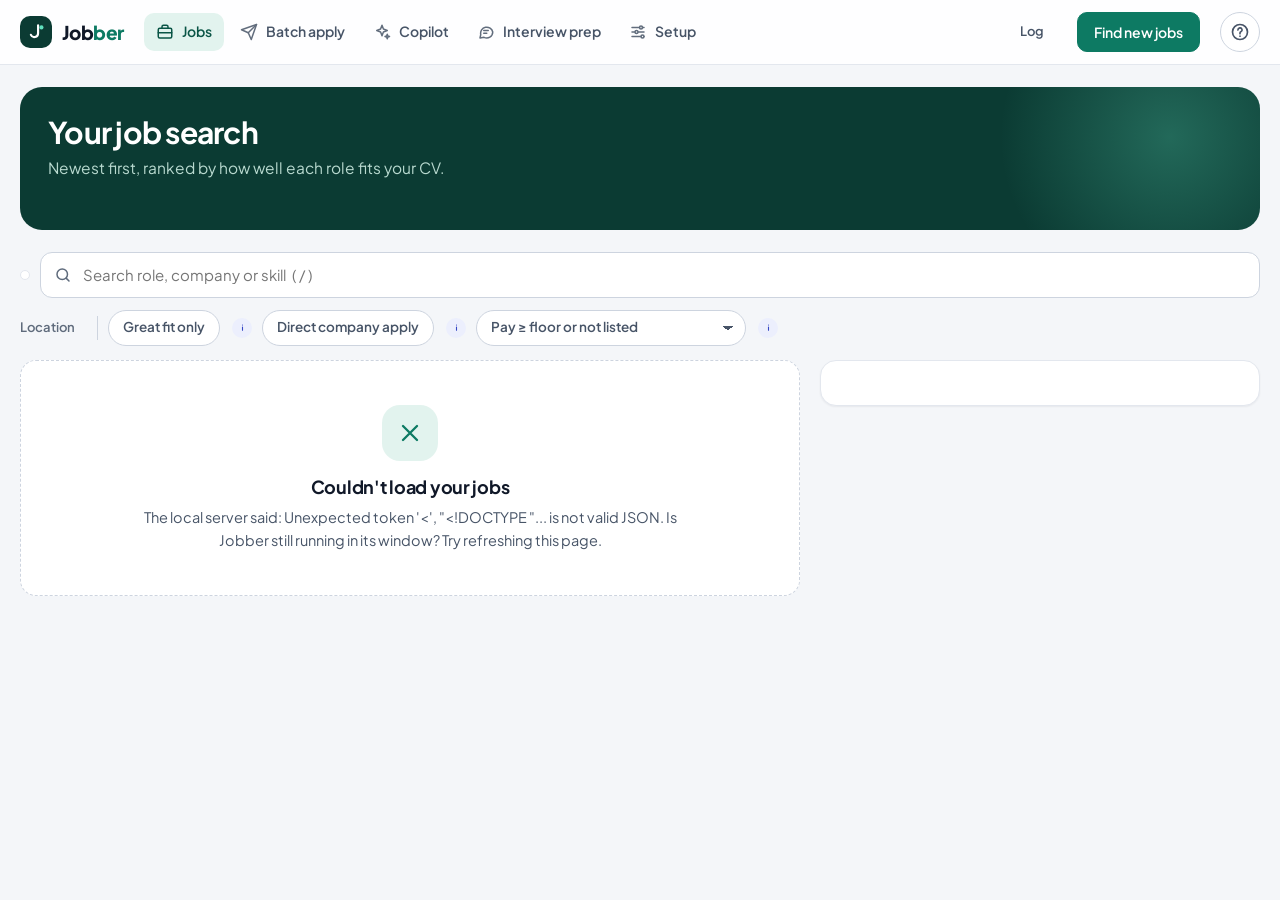
==== index.html @ 04f6c569 "Redesign the UI for first-time job seekers New shared design system (theme.css) and ui.js: app bar w" ====
<!doctype html>
<html lang="en">
<head>
<meta charset="utf-8">
<meta name="viewport" content="width=device-width, initial-scale=1">
<title>Jobber</title>
<link rel="stylesheet" href="/theme.css">
<style>
/* Jobs dashboard: welcome band (greeting, next step, numbers), getting-started list, toolbar, list + detail. */
.band{margin-top:22px;border-radius:22px;background:var(--brand-deep);color:#e8f5f1;padding:28px;position:relative;overflow:hidden}
.band::after{content:"";position:absolute;right:-80px;top:-120px;width:340px;height:340px;border-radius:50%;background:radial-gradient(closest-side,rgba(95,224,189,.28),transparent);pointer-events:none}
.band h1{font-size:30px;line-height:1.15;margin:0;color:#fff;letter-spacing:-.025em;max-width:30ch}
.band .sub{margin:6px 0 0;color:#b8d9cf;font-size:15.5px;max-width:62ch}
.band .nextstep{display:inline-flex;align-items:center;gap:10px;margin-top:16px;background:rgba(255,255,255,.08);border:1px solid rgba(255,255,255,.14);border-radius:var(--r-pill);padding:6px 6px 6px 14px;font-size:14px;color:#fff;font-weight:600;max-width:100%}
.band .nextstep .btn{background:#5fe0bd;border-color:#5fe0bd;color:var(--brand-deep)}
.band .nextstep .btn:hover{background:#8cebd0;border-color:#8cebd0}
.stats{display:grid;grid-template-columns:repeat(4,minmax(0,1fr));gap:10px;margin-top:22px;position:relative;z-index:1}
.stat{display:flex;flex-direction:column;gap:2px;text-align:left;cursor:pointer;padding:14px 16px;border-radius:14px;border:1px solid rgba(255,255,255,.12);background:rgba(255,255,255,.06);color:#e8f5f1;transition:background .15s,border-color .15s}
.stat:hover{background:rgba(255,255,255,.12)}
.stat.on{background:#fff;color:var(--fg);border-color:#fff}
.stat b{font:800 28px/1.1 var(--f-display);font-variant-numeric:tabular-nums;color:#fff}
.stat.on b{color:var(--accent)}
.stat span{font-size:13px;color:#b8d9cf;font-weight:500}
.stat.on span{color:var(--mute)}

.running{display:none;margin-top:16px;padding:16px 18px;align-items:center;gap:14px}
.running.on{display:flex}
.spin{width:22px;height:22px;border-radius:50%;border:3px solid var(--accent-soft);border-top-color:var(--accent);animation:spin .9s linear infinite;flex:none}
@keyframes spin{to{transform:rotate(360deg)}}
.running b{display:block}
.running .small{overflow:hidden;text-overflow:ellipsis;white-space:nowrap}
#signin{display:none;margin-top:14px}
#log{display:none;margin-top:14px;white-space:pre-wrap;font:12px/1.6 var(--f-code);color:var(--mute);max-height:220px;overflow:auto;padding:14px}

.start{margin-top:16px;padding:18px 20px}
.start-h{display:flex;align-items:center;gap:10px;margin-bottom:12px}
.start-h h2{font-size:17px;margin:0}
.start-h .pill{margin-left:4px}
.checks{display:grid;grid-template-columns:repeat(5,minmax(0,1fr));gap:10px;list-style:none;margin:0;padding:0}
.checks li{display:flex;gap:10px;align-items:flex-start;padding:12px;border-radius:12px;background:var(--bg);font-size:13.5px;color:var(--mute);line-height:1.4}
.checks li b{display:block;color:var(--fg);font-size:14px;margin-bottom:2px}
.checks .ck{flex:none;width:24px;height:24px;border-radius:50%;border:2px solid var(--line-strong);display:grid;place-items:center;margin-top:1px}
.checks .ck svg{width:14px;height:14px}
.checks li.done{background:var(--accent-soft)}
.checks li.done .ck{background:var(--accent);border-color:var(--accent);color:#fff}
.checks li.done b{text-decoration:line-through;text-decoration-color:rgba(10,85,70,.4);color:var(--accent-ink)}
.checks a{color:var(--info);font-weight:600}

.toolbar{display:flex;flex-direction:column;gap:12px;padding:22px 0 4px}
.trow{display:flex;gap:10px;align-items:center;flex-wrap:wrap}
.seg{display:inline-flex;gap:2px;background:var(--surface);border:1px solid var(--line);border-radius:12px;padding:4px}
.seg button{border:0;background:none;padding:8px 14px;border-radius:9px;cursor:pointer;color:var(--mute);font-weight:600;font-size:14px;min-height:38px}
.seg button:hover{color:var(--fg);background:var(--sunken)}
.seg button.on{background:var(--fg);color:#fff}
.seg .c{font-size:12px;font-weight:700;margin-left:6px;opacity:.7;font-variant-numeric:tabular-nums}
.search{flex:1;min-width:220px;position:relative}
.search svg{position:absolute;left:14px;top:50%;transform:translateY(-50%);width:18px;height:18px;color:var(--faint)}
.search input{width:100%;border:1px solid var(--line-strong);background:var(--surface);border-radius:12px;padding:10px 12px 10px 42px;min-height:46px;font-size:15px}
.search input:focus{border-color:var(--accent);outline:none;box-shadow:0 0 0 3px var(--accent-soft)}
select.chip{appearance:none;padding-right:32px;background-image:linear-gradient(45deg,transparent 50%,currentColor 50%),linear-gradient(135deg,currentColor 50%,transparent 50%);background-position:calc(100% - 17px) 52%,calc(100% - 12px) 52%;background-size:5px 5px;background-repeat:no-repeat}
.divider{width:1px;height:24px;background:var(--line-strong)}
.fl{font-size:13px;font-weight:600;color:var(--faint);margin-right:2px}

.layout{display:grid;grid-template-columns:minmax(0,1fr) 440px;gap:20px;align-items:start;padding:10px 0 56px}
.sec{margin-top:20px}
.sec:first-child{margin-top:4px}
.sec-h{display:flex;align-items:center;gap:8px;margin:0 0 10px;padding:0 4px}
.sec-h h2{font-size:16px;margin:0}
.sec-h .num{font-size:12.5px;font-weight:700;color:var(--mute);background:var(--sunken);border-radius:99px;padding:1px 8px}
.sec-h .hint{font-size:13px;color:var(--faint)}
.sec-h button{margin-left:auto}
.rows{overflow:hidden}
.job{display:grid;grid-template-columns:52px minmax(0,1fr) auto;gap:16px;align-items:center;padding:16px 18px;cursor:pointer;border-top:1px solid var(--line);position:relative;transition:background .12s}
.job:first-child{border-top:0}
.job:hover{background:#f9fafb}
.job.sel{background:var(--accent-soft)}
.job.sel::before{content:"";position:absolute;left:0;top:12px;bottom:12px;width:4px;border-radius:0 4px 4px 0;background:var(--accent)}
.ring{--p:0;--c:var(--mute);width:48px;height:48px;border-radius:50%;display:grid;place-items:center;background:conic-gradient(var(--c) calc(var(--p)*1%),var(--sunken) 0);flex:none}
.ring b{width:38px;height:38px;border-radius:50%;background:var(--surface);display:grid;place-items:center;font:800 14px/1 var(--f-display);color:var(--c);font-variant-numeric:tabular-nums}
.job.sel .ring b{background:var(--accent-soft)}
.ring.hi{--c:var(--good)}.ring.mid{--c:var(--warn)}.ring.lo{--c:#98a2b3}
.ring.lo b{color:var(--mute)}
.t{font-weight:700;font-size:15.5px;line-height:1.3;display:flex;align-items:center;gap:8px;min-width:0}
.t span{overflow:hidden;text-overflow:ellipsis;white-space:nowrap}
.new{flex:none;background:var(--guide);color:var(--guide-ink);border:1px solid var(--guide-line);border-radius:99px;padding:0 8px;font-size:11.5px;font-weight:700;font-style:normal}
.meta{color:var(--mute);font-size:13.5px;margin-top:3px;overflow:hidden;text-overflow:ellipsis;white-space:nowrap}
.meta b{color:var(--fg);font-weight:600}
.tags{display:flex;gap:6px;flex-wrap:wrap;margin-top:9px}
.acts{display:flex;gap:6px;align-items:center}
.icon{display:grid;place-items:center;border:1px solid var(--line-strong);background:var(--surface);border-radius:10px;width:40px;height:40px;cursor:pointer;color:var(--mute);transition:color .15s,border-color .15s}
.icon:hover{color:var(--fg);border-color:var(--fg)}
.icon.on{color:var(--star);border-color:var(--star);background:#fff8e6}
.icon.on svg{fill:currentColor}
.ask{display:flex;gap:8px;align-items:center;flex-wrap:wrap;margin-top:10px;background:var(--guide);border:1px solid var(--guide-line);color:var(--guide-ink);border-radius:10px;padding:8px 12px;font-size:14px;font-weight:600}
.keys{margin-top:18px;font-size:13px;color:var(--faint);text-align:center}
kbd{font:600 12px var(--f-body);border:1px solid var(--line-strong);border-bottom-width:2px;border-radius:5px;padding:0 6px;color:var(--mute);background:var(--surface)}

.detail{position:sticky;top:84px;max-height:calc(100vh - 100px);overflow:auto;padding:22px}
.detail .empty-state{border:0;padding:36px 12px}
.dtop{display:flex;align-items:center;gap:12px}
.dtop .label{color:var(--fg)}
.detail h3{font-size:22px;line-height:1.25;margin:16px 0 4px;letter-spacing:-.02em}
.detail .co{color:var(--mute)}
.facts{display:grid;grid-template-columns:1fr 1fr;gap:8px;margin:18px 0}
.fact{background:var(--bg);border-radius:12px;padding:10px 12px}
.fact .label{font-size:12.5px;color:var(--faint)}
.fact b{display:block;font-size:15px;font-weight:700;margin-top:1px}
.dh{margin:20px 0 8px;color:var(--fg);font-size:14px}
.why{margin:0;padding:0;list-style:none;display:flex;flex-direction:column;gap:6px}
.why li{display:flex;gap:10px;font-size:14px;align-items:baseline}
.why li::before{flex:none;width:18px;height:18px;border-radius:50%;display:grid;place-items:center;font-size:11px;font-weight:800;transform:translateY(3px)}
.why li.p::before{content:"✓";background:var(--good-bg);color:var(--good)}
.why li.g::before{content:"!";background:var(--warn-bg);color:var(--warn)}
.pipe{display:flex;gap:6px;flex-wrap:wrap}
.pipe .chip{min-height:32px;padding:4px 12px;font-size:13px}
.nexthint{margin-top:10px;font-size:13.5px;color:var(--mute);display:flex;gap:8px;align-items:flex-start}
.nexthint svg{width:16px;height:16px;flex:none;color:var(--accent);margin-top:2px}
textarea{width:100%;min-height:80px;border:1px solid var(--line-strong);background:var(--surface);border-radius:var(--r);padding:10px 12px;resize:vertical}
textarea:focus{border-color:var(--accent);outline:none;box-shadow:0 0 0 3px var(--accent-soft)}
.links{display:flex;gap:6px;flex-wrap:wrap}
.desc{white-space:pre-wrap;font-size:14px;line-height:1.7;color:var(--fg);border-top:1px solid var(--line);margin-top:20px;padding-top:16px;max-width:68ch}
.close{display:none}

body.nojobs .stats,body.nojobs .toolbar,body.nojobs .detail{display:none}
body.nojobs .layout{grid-template-columns:1fr;padding-top:20px}
@media (max-width:1100px){.checks{grid-template-columns:repeat(3,minmax(0,1fr))}}
@media (max-width:1040px){
  .layout{grid-template-columns:1fr}
  .detail{position:fixed;inset:0;max-height:none;border-radius:0;z-index:50;display:none;padding-top:calc(20px + env(safe-area-inset-top,0px));padding-bottom:calc(20px + env(safe-area-inset-bottom,0px))}
  .detail.open{display:block}.close{display:inline-flex}
}
@media (max-width:760px){
  .band{padding:20px;border-radius:18px;margin-top:14px}
  .band h1{font-size:23px}
  .stats{grid-template-columns:repeat(2,minmax(0,1fr));gap:8px;margin-top:16px}
  .stat{padding:10px 12px}.stat b{font-size:22px}
  .checks{grid-template-columns:1fr}
  .job{grid-template-columns:44px minmax(0,1fr);padding:14px;gap:12px}
  .acts{grid-column:1/-1;justify-content:flex-end}
  .ring{width:42px;height:42px}.ring b{width:33px;height:33px;font-size:13px}
  #last,.keys,.divider,#logBtn,.fl{display:none}
  .appbar #refresh{padding:6px 12px;min-height:36px;font-size:13px}
  .seg{width:100%;overflow-x:auto}.seg button{flex:1;padding:8px 10px}
}
</style>
</head>
<body>
<header class="appbar" data-page="jobs"><div class="wrap">
  <span class="grow"></span>
  <span class="muted small" id="last"></span>
  <button class="btn ghost sm" id="logBtn" data-tip="See what the last search did, site by site">Log</button>
  <button class="btn primary" id="refresh">Find new jobs</button>
</div></header>
<script src="/ui.js"></script>

<div class="wrap">
  <section class="band" aria-labelledby="greet">
    <h1 id="greet">Your job search</h1>
    <p class="sub" id="sub">Newest first, ranked by how well each role fits your CV.</p>
    <div id="nextstep"></div>
    <div class="stats" id="stats"></div>
  </section>
  <div class="panel running" id="progress" role="status" aria-live="polite"><span class="spin"></span><div style="min-width:0"><b>Searching job sites for you…</b><div class="small muted" id="progressTxt">Starting…</div></div><span class="grow"></span><span class="small muted" style="white-space:nowrap">Takes 5-10 min · you can keep browsing</span></div>
  <div id="signin" class="notice">LinkedIn is limiting visits from your internet connection right now. Other sites still updated. Try again in an hour or two.</div>
  <div id="log" class="panel"></div>
  <section class="panel start" id="start" hidden></section>

  <div class="toolbar">
    <div class="trow">
      <div class="seg" id="tabs" role="tablist" aria-label="Which jobs to show"></div>
      <label class="search"><span id="searchIcon"></span>
        <input type="search" id="q" placeholder="Search role, company or skill  ( / )" aria-label="Search jobs"></label>
    </div>
    <div class="trow">
      <span class="fl">Location</span>
      <span class="trow" id="locs" style="gap:6px"></span>
      <span class="divider"></span>
      <button class="chip" id="greatOnly">Great fit only</button><button class="tipbtn" data-term="fit"></button>
      <button class="chip" id="directOnly">Direct company apply</button><button class="tipbtn" data-term="direct"></button>
      <select class="chip" id="pay" aria-label="Pay filter">
        <option value="ok">Pay ≥ floor or not listed</option>
        <option value="listed">Pay listed ≥ floor</option>
        <option value="all">Show all (incl. low pay / too senior)</option>
      </select><button class="tipbtn" data-term="below"></button>
    </div>
  </div>

  <div class="layout">
    <main id="list"></main>
    <aside class="detail panel" id="detail"></aside>
  </div>
</div>

<script>
const $=id=>document.getElementById(id);
const {esc,ICONS,tip,empty}=Jobber;
$("searchIcon").outerHTML=ICONS.search;
const cap=s=>s?s[0].toUpperCase()+s.slice(1):"";
const ICON={
  star:'<svg viewBox="0 0 24 24" fill="none" stroke="currentColor" stroke-width="2" stroke-linejoin="round"><path d="m12 3 2.7 5.6 6.1.9-4.4 4.3 1 6.1L12 17l-5.4 2.9 1-6.1-4.4-4.3 6.1-.9z"/></svg>',
  x:'<svg viewBox="0 0 24 24" fill="none" stroke="currentColor" stroke-width="2" stroke-linecap="round"><path d="M6 6l12 12M18 6 6 18"/></svg>',
  out:'<svg viewBox="0 0 24 24" fill="none" stroke="currentColor" stroke-width="2" stroke-linecap="round" stroke-linejoin="round"><path d="M14 4h6v6M20 4l-9 9M18 14v5a1 1 0 0 1-1 1H5a1 1 0 0 1-1-1V7a1 1 0 0 1 1-1h5"/></svg>'};
const BOARDS=["linkedin","naukri","indeed","jobicy","remotive","remoteok","himalayas","weworkremotely",""];
let JOBS=[],FLOOR=0,MONEY={symbol:"",unit_label:""},LOCS=[],view="discover",loc="",great=false,direct=false,sel=null,polling=null,stat="";
const PIPE=["applied","interviewing","offer","rejected"];
const SECTIONS=[["Posted today",0,0,""],["Last 3 days",1,3,""],["This week",4,7,""],["8–14 days ago",8,99,"may already be closed"],["Date not shown",null,null,""]];
const collapsed=new Set(["8–14 days ago"]);

async function load(){
  let r;
  try{r=await fetch("/api/jobs").then(x=>x.json());if(r.error)throw new Error(r.error)}
  catch(e){$("list").innerHTML=empty({icon:"x",title:"Couldn't load your jobs",body:`The local server said: ${esc(e.message)}. Is Jobber still running in its window? Try refreshing this page.`});return}
  if(!r.setup_complete){location.href="/setup";return}
  JOBS=r.jobs;FLOOR=r.min_salary;MONEY=r.money;LOCS=r.locations||[];
  $("pay").options[0].text=FLOOR?`Pay ≥ ${fmt(FLOOR)} or not listed`:"Any pay";$("pay").options[1].text=FLOOR?`Pay listed ≥ ${fmt(FLOOR)}`:"Pay listed";
  showRefresh(r.refresh);render();if(!sel)detail(null);
  if(new URLSearchParams(location.search).get("run")==="1"){history.replaceState(null,"","/");if(!r.refresh.running&&!r.refresh.last)startRefresh()}
}
const fitCls=f=>f>=70?"hi":f>=50?"mid":"lo";
const ring=f=>`<div class="ring ${fitCls(f)}" style="--p:${f}" data-tip="CV fit ${f}%: ${f>=70?"a strong match":f>=50?"worth a look":"a long shot"} for what you set up" aria-label="CV fit ${f}%"><b>${f}</b></div>`;
const ago=j=>j.age_days==null?"date not shown":j.age_days<=0?"today":j.age_days===1?"yesterday":j.age_days+" days ago";
const unit=()=>/^k$/i.test(MONEY.unit_label||"")?MONEY.unit_label:(MONEY.unit_label?" "+MONEY.unit_label:"");
const fmt=v=>`${MONEY.symbol||""}${Math.round(v)}${unit()}`;
function sal(j){if(!j.salary_listed)return null;const f=v=>v==null?"?":Math.round(v);
  return j.sal_min_lpa&&j.sal_min_lpa!==j.sal_max_lpa?`${MONEY.symbol||""}${f(j.sal_min_lpa)}–${f(j.sal_max_lpa)}${unit()}`:fmt(j.sal_max_lpa)}
function exp(j){return j.exp_min==null?null:j.exp_max?`${j.exp_min}–${j.exp_max} yrs`:`${j.exp_min}+ yrs`}
const SRC={company_boards:"Company site",remoteok:"Remote OK",weworkremotely:"We Work Remotely",linkedin:"LinkedIn"};
const srcName=k=>SRC[k]||cap(k);
function src(j){return Object.keys(j.sources).map(srcName).join(", ")}
const isDirect=j=>j.ats&&!BOARDS.includes(j.ats);

function inView(j){
  if(view==="discover")return j.status==="new"||j.status==="saved";
  if(view==="saved")return j.status==="saved";
  if(view==="pipeline")return PIPE.includes(j.status);
  if(view==="hidden")return j.status==="hidden";return true}
function passes(j){
  const q=$("q").value.toLowerCase(),pay=$("pay").value;
  if(loc&&j.location_bucket!==loc)return false;
  if(great&&j.fit<70)return false;
  if(direct&&!isDirect(j))return false;
  if(pay==="ok"&&j.filtered)return false;
  if(pay==="listed"&&!(j.salary_listed&&!j.filtered))return false;
  if(q&&!(j.title+" "+j.company+" "+(j.description||"")).toLowerCase().includes(q))return false;
  if(stat==="today"&&!(j.age_days!=null&&j.age_days<=1))return false;
  return true}

let visible=[];
function render(){
  const pool=JOBS.filter(j=>!j.filtered||$("pay").value==="all");
  const active=pool.filter(j=>j.status==="new"||j.status==="saved");
  const fresh=active.filter(j=>j.age_days!=null&&j.age_days<=1).length;
  const stats=[["today","New in last 24 hours",fresh,true],
    ["great","Great fit (70%+)",active.filter(j=>j.fit>=70).length],
    ["saved","Saved for later",JOBS.filter(j=>j.status==="saved").length],
    ["pipeline","Applied and in progress",JOBS.filter(j=>PIPE.includes(j.status)).length]];
  const h=new Date().getHours(),hi=h<12?"Good morning":h<18?"Good afternoon":"Good evening";
  const nGreat=active.filter(j=>j.fit>=70).length,applied=JOBS.filter(j=>PIPE.includes(j.status)).length;
  $("greet").textContent=!JOBS.length?`${hi}. Let's find your first jobs.`:fresh?`${hi}. ${fresh} new ${fresh===1?"role":"roles"} since yesterday.`:`${hi}. Here's your search.`;
  $("sub").textContent=!JOBS.length?"Jobber will search job boards and company career sites for the roles you picked in Setup, then rank every result by how well it fits you.":
    `${active.length} open ${active.length===1?"job":"jobs"} to look at, newest first. The number in each circle is the CV fit score.`;
  let ns;
  if(!JOBS.length)ns=[`Start your first search. It takes 5-10 minutes.`,`<button class="btn sm" onclick="startRefresh()">Find jobs now</button>`];
  else if(nGreat&&!applied)ns=[`${nGreat} strong ${nGreat===1?"match":"matches"} waiting. Apply to the best one today.`,`<button class="btn sm" data-s="great">Show great fits</button>`];
  else if(JOBS.filter(j=>j.status==="interviewing").length)ns=[`You have an interview coming up. Time to prepare.`,`<a class="btn sm" href="/prep">Open interview prep</a>`];
  else if(applied)ns=[`Applied somewhere a week ago? A short follow-up helps.`,`<a class="btn sm" href="/copilot#follow">See follow-ups</a>`];
  else ns=[`Star the jobs you like, then apply to a few at once.`,`<a class="btn sm" href="/apply">Try Batch apply</a>`];
  $("nextstep").innerHTML=`<div class="nextstep"><span>${ns[0]}</span>${ns[1]}</div>`;
  renderStart();
  $("stats").innerHTML=stats.map(([k,l,n,lead])=>`<button class="stat ${lead?"lead":""} ${stat===k||(k==="great"&&great&&!stat)||(view===k&&k!=="discover")?"on":""}" data-s="${k}"><b>${n}</b><span>${l}</span></button>`).join("");
  const tabs=[["discover","Discover",active.length],["saved","Saved",stats[2][2]],["pipeline","Applications",stats[3][2]],["hidden","Hidden",JOBS.filter(j=>j.status==="hidden").length]];
  $("tabs").innerHTML=tabs.map(([k,l,n])=>`<button class="${view===k?"on":""}" data-v="${k}" role="tab">${l}<span class="c">${n}</span></button>`).join("");
  $("locs").innerHTML=["",...LOCS].map(l=>`<button class="chip ${loc===l?"on":""}" data-l="${l}">${l||"All locations"}</button>`).join("");
  $("greatOnly").classList.toggle("on",great);$("directOnly").classList.toggle("on",direct);

  document.body.classList.toggle("nojobs",!JOBS.length);
  const list=JOBS.filter(j=>inView(j)&&passes(j));visible=[];
  if(!list.length){$("list").innerHTML=emptyFor();return}
  let html="";
  if(view==="pipeline"){
    for(const st of PIPE){const g=list.filter(j=>j.status===st);if(g.length)html+=section(cap(st),g,false,"")}
  }else{
    for(const [name,a,b,hint] of SECTIONS){
      const g=list.filter(j=>a==null?j.age_days==null:(j.age_days!=null&&j.age_days>=a&&j.age_days<=b)).sort((x,y)=>y.fit-x.fit);
      if(g.length)html+=section(name,g,true,hint)}
  }
  $("list").innerHTML=html+`<div class="keys">Keyboard shortcuts: <kbd>J</kbd> <kbd>K</kbd> move, <kbd>A</kbd> apply, <kbd>S</kbd> save, <kbd>X</kbd> hide, <kbd>/</kbd> search</div>`;
}
function emptyFor(){
  if(!JOBS.length)return empty({icon:"search",title:"No jobs yet, and that's normal",body:"Your first search hasn't run. Press the button and Jobber visits each job site slowly and politely, so it takes 5-10 minutes.",
    steps:["Jobber searches the sites you picked in Setup","It removes duplicates and jobs that don't match","Every job gets a fit score so the best ones are on top"],
    actions:`<button class="btn primary" onclick="startRefresh()">Find new jobs</button><a class="btn" href="/setup">Review setup</a>`});
  if(view==="saved")return empty({icon:"star",title:"Nothing saved yet",body:"Press the ☆ on any job (or the S key) to keep it here while you decide. It's a shortlist, nothing is sent anywhere.",actions:`<button class="btn" data-v="discover">Browse jobs</button>`});
  if(view==="pipeline")return empty({icon:"send",title:"No applications tracked yet",body:"After you apply to a job, Jobber asks \"Did you apply?\" and moves it here. You can then mark replies, interviews and offers.",actions:`<button class="btn" data-v="discover">Find a job to apply to</button>`});
  if(view==="hidden")return empty({icon:"x",title:"Nothing hidden",body:"Jobs you dismiss with ✕ go here, so you can bring them back if you change your mind."});
  return empty({icon:"search",title:"No jobs match these filters",body:"Try another location, turn off \"Great fit only\", or clear the search box.",actions:`<button class="btn" onclick="resetFilters()">Clear all filters</button>`});
}
function resetFilters(){loc="";great=false;direct=false;stat="";$("q").value="";$("pay").value="ok";render()}
let startHidden=false;try{startHidden=localStorage.getItem("jb_start_hide")==="1"}catch(e){}
function renderStart(){
  const el=$("start"),did=st=>JOBS.some(j=>st.includes(j.status));
  const items=[["Set up your search","Roles, cities, pay and CV.",true,`<a href="/setup">Edit</a>`],
    ["Find your first jobs","Press Find new jobs.",JOBS.length>0,""],
    ["Save a job you like","Tap the ☆ on a job.",did(["saved","applied","interviewing","offer","rejected"]),""],
    ["Apply to one job","Use Apply, then confirm.",did(["applied","interviewing","offer","rejected"]),`<a href="/apply">Batch apply</a>`],
    ["Get interview-ready","Write one STAR story.",did(["interviewing","offer"]),`<a href="/prep">Interview prep</a>`]];
  const n=items.filter(i=>i[2]).length;
  if(startHidden||n===items.length){el.hidden=true;return}
  el.hidden=false;
  el.innerHTML=`<div class="start-h"><h2>Getting started</h2><span class="pill accent">${n} of ${items.length} done</span><span class="grow"></span><button class="btn ghost sm" onclick="hideStart()">Hide</button></div>
   <ol class="checks">${items.map(([t,d,ok,link])=>`<li class="${ok?"done":""}"><span class="ck">${ok?ICONS.check:""}</span><div><b>${t}</b>${d} ${ok?"":link}</div></li>`).join("")}</ol>`;
}
function hideStart(){startHidden=true;try{localStorage.setItem("jb_start_hide","1")}catch(e){}renderStart()}
function section(name,g,collapsible,hint){
  const c=collapsible&&collapsed.has(name);if(!c)visible.push(...g);
  return `<section class="sec"><div class="sec-h"><h2>${esc(name)}</h2><span class="num">${g.length}</span>${hint?`<span class="hint">${esc(cap(hint))}</span>`:""}${collapsible?`<button class="btn ghost sm" data-c="${esc(name)}" aria-expanded="${!c}">${c?"Show":"Hide"}</button>`:""}</div>`+
    (c?"":`<div class="rows panel">${g.map(card).join("")}</div>`)+`</section>`;
}
function card(j){
  const s=sal(j),e=exp(j),saved=j.status==="saved";
  return `<div class="job ${sel===j.id?"sel":""}" data-id="${j.id}">
  ${ring(j.fit)}
  <div style="min-width:0"><div class="t"><span>${esc(j.title)}</span>${j.age_days!=null&&j.age_days<=1&&j.status==="new"?'<em class="new">New</em>':""}</div>
    <div class="meta"><b>${esc(j.company)}</b> · ${esc(j.location_bucket)} · ${ago(j)}</div>
    <div class="tags">${s?`<span class="pill ${(j.filtered||"").includes("Salary")?"bad":"good"} num">${s}</span>`:`<span class="pill">Pay not listed</span>`}
      ${e?`<span class="pill ${j.exp_min>4?"bad":""}">${e}</span>`:""}${isDirect(j)?`<span class="pill accent" data-term="direct">${esc(cap(j.ats))}</span>`:""}<span class="pill" data-tip="Where Jobber found this job">${esc(src(j))}</span></div>
    ${j._ask?`<div class="ask">Did you apply? <button class="btn sm primary" data-a="yes">Yes, mark applied</button><button class="btn sm" data-a="no">Not yet</button></div>`:""}</div>
  <div class="acts">
    <button class="icon ${saved?"on":""}" data-act="save" data-tip="${saved?"Remove from saved":"Save for later"} (S)" aria-label="${saved?"Unsave":"Save"}" aria-pressed="${saved}">${ICON.star}</button>
    <button class="icon" data-act="hide" data-tip="Not interested: hide it (X)" aria-label="Hide">${ICON.x}</button>
    <a class="btn primary sm" data-act="apply" href="${esc(j.apply_url)}" target="_blank" rel="noopener">Apply ${ICON.out}</a>
  </div></div>`;
}
function detail(j){
  if(!j){$("detail").innerHTML=empty({icon:"jobs",title:"Pick a job to see the details",body:"Click any job on the left. You'll see its pay, the experience it asks for, why it fits you, and the full description."});return}
  const s=sal(j),e=exp(j);
  $("detail").innerHTML=`<div class="dtop">${ring(j.fit)}<div class="grow"><div class="label">CV fit ${tip("fit")}</div><div class="small muted">${j.fit>=70?"Strong match":j.fit>=50?"Partial match":"Long shot"}</div></div>
    <button class="btn sm close" data-x>Close</button><a class="btn primary" data-act="apply" href="${esc(j.apply_url)}" target="_blank" rel="noopener">Apply ${ICON.out}</a></div>
  <h3>${esc(j.title)}</h3><div class="co">${esc(j.company)} · ${esc(j.location)}</div>
  <div class="facts">
    <div class="fact"><span class="label">Salary</span><b class="${s?"num":""}">${s||"Not shown"}</b></div>
    <div class="fact"><span class="label">Experience</span><b>${e||"Not stated"}</b></div>
    <div class="fact"><span class="label">Location</span><b>${esc(j.location_bucket)}</b></div>
    <div class="fact"><span class="label">Posted</span><b>${ago(j)}</b></div></div>
  ${isDirect(j)?`<div class="pill accent">Applies on ${esc(cap(j.ats))}, ready for Batch apply</div> ${tip("direct")}`:""}
  <div class="label dh">Why it's a ${j.fit}% fit</div>
  <ul class="why">${j.fit_pros.map(p=>`<li class="p">${esc(p)}</li>`).join("")}${j.fit_gaps.map(p=>`<li class="g">${esc(p)}</li>`).join("")}</ul>
  <div class="label dh">Where you are with this job</div>
  <div class="pipe" role="group" aria-label="Status">${["new","saved",...PIPE,"hidden"].map(st=>`<button class="chip ${j.status===st?"on":""}" data-st="${st}" aria-pressed="${j.status===st}">${cap(st)}</button>`).join("")}</div>
  <div class="nexthint">${ICONS.bulb}<span>${NEXT[j.status]?NEXT[j.status](j):""}</span></div>
  <div class="label dh"><label for="notes">Your notes</label></div><textarea id="notes" placeholder="Referral, recruiter name, follow-up date…">${esc(j.notes)}</textarea>
  <div class="label dh">Found on</div><div class="links">${Object.entries(j.sources).map(([k,u])=>`<a class="pill" href="${esc(u)}" target="_blank" rel="noopener">${esc(srcName(k))} ↗</a>`).join("")}</div>
  <div class="desc">${j.description?esc(j.description):"No description from this site. Open the listing for full details."}</div>`;
}
const NEXT={new:()=>"Like it? Save it for later, or press Apply. Jobber will ask if you applied so it can track it.",
  saved:()=>"On your shortlist. When you're ready, apply here or queue several in Batch apply.",
  applied:()=>`Nice work. If you don't hear back in about a week, send a short follow-up: <a href="/copilot#follow">Copilot reminds you</a>.`,
  interviewing:j=>`Congratulations! <a href="/prep?job=${esc(j.id)}">Prepare for this interview</a>: a company brief, likely questions and mock practice.`,
  offer:()=>"Well done! Compare it against your pay floor and don't be shy to negotiate.",
  rejected:()=>"It happens to everyone. Note anything you learned; it makes the next one better.",
  hidden:()=>"Hidden from your list. Press New to bring it back."};
async function setStatus(j,st){j.status=st;await fetch("/api/jobs/"+j.id,{method:"POST",body:JSON.stringify({status:st})});render();if(sel===j.id)detail(j)}
const byId=id=>JOBS.find(x=>x.id===id);
function select(id,open){sel=id;detail(byId(id));if(open)$("detail").classList.add("open");render();
  document.querySelector(`.job[data-id="${id}"]`)?.scrollIntoView({block:"nearest"})}

document.addEventListener("click",e=>{
  const t=e.target,d=k=>t.closest(`[data-${k}]`)?.dataset;
  const s=d("s");if(s){const k=s.s;if(k==="saved"||k==="pipeline"){view=view===k?"discover":k;stat=""}else if(k==="great"){great=!great;stat="";view="discover"}else{stat=stat===k?"":k;view="discover"}render();return}
  const v=d("v");if(v){view=v.v;stat="";render();return}
  const l=d("l");if(l){loc=l.l;render();return}
  const c=d("c");if(c){collapsed.has(c.c)?collapsed.delete(c.c):collapsed.add(c.c);render();return}
  if(t.closest("[data-x]")){$("detail").classList.remove("open");return}
  const jid=t.closest(".job")?.dataset.id||sel;const j=jid&&byId(jid);
  const st=d("st");if(st&&j){setStatus(j,st.st);return}
  const a=d("a");if(a&&j){j._ask=false;a.a==="yes"?setStatus(j,"applied"):render();return}
  const act=d("act")?.act;
  if(act==="apply"&&j){if(j.status==="new"||j.status==="saved"){j._ask=true;setTimeout(render,300)}return}
  if(act==="save"&&j){setStatus(j,j.status==="saved"?"new":"saved");return}
  if(act==="hide"&&j){setStatus(j,"hidden");return}
  const row=t.closest(".job");if(row)select(row.dataset.id,true);
});
document.addEventListener("keydown",e=>{
  if(e.target.matches("input,textarea,select")||e.metaKey||e.ctrlKey||e.altKey)return;
  const k=e.key.toLowerCase(),i=visible.findIndex(j=>j.id===sel),j=byId(sel);
  if(k==="j"||k==="k"){if(!visible.length)return;const n=k==="j"?Math.min(i+1,visible.length-1):Math.max(i-1,0);select(visible[i<0?0:n].id,false)}
  else if(k==="s"&&j)setStatus(j,j.status==="saved"?"new":"saved");
  else if(k==="x"&&j){const nx=visible[i+1]||visible[i-1];setStatus(j,"hidden").then(()=>nx&&select(nx.id,false))}
  else if(k==="a"&&j){window.open(j.apply_url,"_blank","noopener");if(j.status==="new"||j.status==="saved"){j._ask=true;render()}}
  else if(k==="escape")$("detail").classList.remove("open");
  else if(k==="/"){e.preventDefault();$("q").focus()}
});
document.addEventListener("change",e=>{if(e.target.id==="notes"&&sel){const j=byId(sel);j.notes=e.target.value;fetch("/api/jobs/"+sel,{method:"POST",body:JSON.stringify({notes:j.notes})})}});
$("greatOnly").onclick=()=>{great=!great;render()};
$("directOnly").onclick=()=>{direct=!direct;render()};
["q","pay"].forEach(id=>$(id).addEventListener("input",render));
$("logBtn").onclick=()=>{$("log").style.display=$("log").style.display==="block"?"none":"block"};
function showRefresh(s){
  $("last").textContent=s.running?"":s.last?"Updated "+new Date(s.last).toLocaleString([],{dateStyle:"medium",timeStyle:"short"}):"";
  $("refresh").disabled=s.running;$("refresh").textContent=s.running?"Searching…":"Find new jobs";
  const p=$("progress");p.classList.toggle("on",s.running);if(s.running)$("progressTxt").textContent=(s.log[s.log.length-1]||"Starting…").trim();
  $("log").textContent=s.log.join("\n")||"No search has run since the app started.";
  const limited=s.log.some(l=>/LinkedIn is limiting|LinkedIn started limiting/.test(l));
  $("signin").style.display=limited&&!s.running?"block":"none";
}
async function startRefresh(){await fetch("/api/refresh",{method:"POST"});showRefresh({running:true,log:[],last:null});poll()}
$("refresh").onclick=startRefresh;
function poll(){clearInterval(polling);polling=setInterval(async()=>{const s=await fetch("/api/refresh").then(r=>r.json());showRefresh(s);
  if(!s.running){clearInterval(polling);load()}},2000)}
fetch("/api/refresh").then(r=>r.json()).then(s=>{if(s.running)poll()}).catch(()=>{});
load();
</script>
</body>
</html>
---- theme.css ----
/* Jobber shared theme. Served by app.py at /theme.css and used by every page, together with /ui.js
   (app bar, tooltips, glossary, toasts, empty states).
   Direction: a calm, encouraging workspace for people who may be job hunting for the first time.
   Cool paper background, white work surfaces, one jade colour for "the next thing to do", a warm
   sun colour reserved for guidance (tips, onboarding, "start here"). Token names are stable: pages rely on them. */
@import url("https://fonts.googleapis.com/css2?family=Plus+Jakarta+Sans:wght@400;500;600;700;800&family=JetBrains+Mono:wght@400;500&display=swap");

:root{
  color-scheme:light;
  --bg:#f4f6f9; --surface:#ffffff; --sunken:#edf0f5; --line:#e3e7ee; --line-strong:#cdd4df;
  --fg:#101828; --mute:#475467; --faint:#5f6b7c;
  --accent:#0d7a63; --accent-hover:#0a6352; --accent-fg:#ffffff; --accent-soft:#e2f3ee; --accent-ink:#0a5546;
  --brand-deep:#0b3b33;
  --guide:#fff6db; --guide-line:#f1d488; --guide-ink:#6b4500;
  --info:#3446c4; --info-bg:#eceffd;
  --good:#11733f; --good-bg:#e3f4ea; --warn:#8a5200; --warn-bg:#fff1d6; --bad:#b42318; --bad-bg:#fdecea;
  --star:#c98400;
  --shadow:0 1px 2px rgba(16,24,40,.06);
  --shadow-pop:0 12px 32px -8px rgba(16,24,40,.22),0 2px 6px rgba(16,24,40,.08);
  --f-display:"Plus Jakarta Sans","Segoe UI",system-ui,-apple-system,sans-serif;
  --f-body:"Plus Jakarta Sans","Segoe UI",system-ui,-apple-system,sans-serif;
  --f-mono:"Plus Jakarta Sans","Segoe UI",system-ui,sans-serif; /* numbers: same face, tabular figures */
  --f-code:"JetBrains Mono",ui-monospace,Consolas,monospace;
  --r-sm:8px; --r:10px; --r-lg:16px; --r-pill:999px;
  --ease:cubic-bezier(.2,.7,.2,1);
}

*{box-sizing:border-box}
html,body{margin:0}
html{-webkit-text-size-adjust:100%}
body{background:var(--bg);color:var(--fg);font:15px/1.55 var(--f-body);-webkit-font-smoothing:antialiased;font-feature-settings:"tnum" 0}
button,input,select,textarea{font:inherit;color:inherit}
a{color:inherit;text-underline-offset:3px}
a:not([class]){color:var(--info)}
::selection{background:var(--accent-soft)}
:focus-visible{outline:2px solid var(--accent);outline-offset:2px;border-radius:4px}
[hidden]{display:none!important}
.wrap{max-width:1280px;margin:0 auto;padding-left:max(20px,env(safe-area-inset-left,0px));padding-right:max(20px,env(safe-area-inset-right,0px))}
h1,h2,h3{font-family:var(--f-display);font-weight:700;letter-spacing:-.015em;text-wrap:balance}
p{text-wrap:pretty}

/* ---------- App bar (brand + nav are injected by /ui.js) ---------- */
.appbar{position:sticky;top:0;z-index:40;background:rgba(255,255,255,.88);backdrop-filter:saturate(1.4) blur(10px);-webkit-backdrop-filter:saturate(1.4) blur(10px);border-bottom:1px solid var(--line)}
.appbar .wrap{display:flex;align-items:center;gap:20px;min-height:64px}
.brand{display:flex;align-items:center;gap:10px;text-decoration:none;font:800 19px/1 var(--f-display);letter-spacing:-.03em;color:var(--fg);flex:none}
.brand i{font-style:normal;color:var(--accent)}
.brand .mark{width:32px;height:32px;border-radius:10px;background:var(--brand-deep);display:grid;place-items:center;flex:none}
.brand .mark svg{width:20px;height:20px}
.nav{display:flex;gap:4px;overflow-x:auto;scrollbar-width:none}
.nav a{display:inline-flex;align-items:center;gap:8px;white-space:nowrap;padding:8px 12px;border-radius:var(--r);text-decoration:none;color:var(--mute);font-weight:600;font-size:14px;transition:background .15s,color .15s}
.nav a svg{width:18px;height:18px;flex:none;opacity:.85}
.nav a:hover{color:var(--fg);background:var(--sunken)}
.nav a.on{color:var(--accent-ink);background:var(--accent-soft)}
.nav a.on svg{opacity:1}
.helpbtn{display:inline-grid;place-items:center;width:40px;height:40px;border-radius:50%;border:1px solid var(--line-strong);background:var(--surface);cursor:pointer;color:var(--mute);flex:none}
.helpbtn:hover{color:var(--fg);border-color:var(--fg)}
.helpbtn svg{width:20px;height:20px}
.grow{flex:1}
.muted{color:var(--mute)}
.small{font-size:13px}

/* ---------- Page header ---------- */
.pagehead{padding:28px 0 6px;display:flex;gap:16px;align-items:flex-end;flex-wrap:wrap}
.pagehead>.grow{flex:1 1 min(100%,420px)}
.pagehead h1{font-size:30px;line-height:1.15;margin:0;letter-spacing:-.025em}
.pagehead p{margin:6px 0 0;color:var(--mute);max-width:68ch;font-size:15.5px}
.eyebrow{display:inline-flex;align-items:center;gap:6px;font-size:13px;font-weight:600;color:var(--accent-ink);margin-bottom:6px}

/* ---------- Buttons ---------- */
.btn{display:inline-flex;align-items:center;justify-content:center;gap:8px;min-height:40px;border:1px solid var(--line-strong);background:var(--surface);border-radius:var(--r);padding:8px 16px;cursor:pointer;white-space:nowrap;text-decoration:none;font-weight:600;font-size:14px;line-height:1.2;color:var(--fg);transition:background .15s,border-color .15s,color .15s,transform .1s}
.btn:hover{border-color:var(--fg)}
.btn:active{transform:translateY(1px)}
.btn.primary{background:var(--accent);border-color:var(--accent);color:var(--accent-fg)}
.btn.primary:hover{background:var(--accent-hover);border-color:var(--accent-hover)}
.btn.ghost{border-color:transparent;background:transparent;color:var(--mute)}
.btn.ghost:hover{color:var(--fg);background:var(--sunken)}
.btn.sm{min-height:34px;padding:6px 12px;font-size:13px;border-radius:var(--r-sm)}
.btn.lg{min-height:48px;padding:12px 22px;font-size:15.5px}
.btn:disabled{opacity:.5;cursor:not-allowed;transform:none}
.btn svg,.icon svg{width:16px;height:16px;flex:none}

/* ---------- Chips (filters / tabs) and pills (labels) ---------- */
.chip{display:inline-flex;align-items:center;gap:6px;min-height:36px;border:1px solid var(--line-strong);background:var(--surface);border-radius:var(--r-pill);padding:6px 14px;cursor:pointer;font-size:13.5px;font-weight:600;color:var(--mute);transition:background .15s,border-color .15s,color .15s}
.chip:hover{color:var(--fg);border-color:var(--fg)}
.chip.on{background:var(--fg);border-color:var(--fg);color:#fff}
.chip b{font-weight:700;font-variant-numeric:tabular-nums;opacity:.75}
.pill{display:inline-flex;align-items:center;gap:4px;border-radius:var(--r-pill);padding:2px 9px;font-size:12.5px;font-weight:600;background:var(--sunken);color:var(--mute);white-space:nowrap;text-decoration:none;line-height:1.5}
.pill.good{background:var(--good-bg);color:var(--good)}
.pill.warn{background:var(--warn-bg);color:var(--warn)}
.pill.bad{background:var(--bad-bg);color:var(--bad)}
.pill.accent{background:var(--accent-soft);color:var(--accent-ink)}
.pill.info{background:var(--info-bg);color:var(--info)}
.num{font-variant-numeric:tabular-nums}

/* ---------- Surfaces ---------- */
.panel{background:var(--surface);border:1px solid var(--line);border-radius:var(--r-lg);box-shadow:var(--shadow)}
.label{display:inline-flex;align-items:center;gap:6px;font-size:13px;font-weight:600;color:var(--mute)}
input.in,select.in,textarea.in{border:1px solid var(--line-strong);background:var(--surface);border-radius:var(--r);padding:10px 12px;width:100%;min-height:44px;font-size:15px;transition:border-color .15s,box-shadow .15s}
input.in:focus,select.in:focus,textarea.in:focus{outline:none;border-color:var(--accent);box-shadow:0 0 0 3px var(--accent-soft)}
input.in::placeholder,textarea.in::placeholder{color:#8a94a6}
textarea.in{resize:vertical;line-height:1.5}
select.in{max-width:100%}
input[type=checkbox],input[type=radio]{accent-color:var(--accent);width:18px;height:18px}

/* Guide callout: the warm "here's what to do" voice */
.guide{display:flex;gap:14px;align-items:flex-start;background:var(--guide);border:1px solid var(--guide-line);color:var(--guide-ink);border-radius:var(--r-lg);padding:14px 16px;font-size:14px}
.guide .gi{flex:none;width:32px;height:32px;border-radius:50%;background:#ffe7a3;display:grid;place-items:center}
.guide .gi svg{width:18px;height:18px}
.guide b{color:#4a3000}
.guide p{margin:2px 0 0}
.guide .acts{margin-top:10px;display:flex;gap:8px;flex-wrap:wrap}
.notice{display:flex;gap:10px;align-items:center;flex-wrap:wrap;background:var(--warn-bg);color:var(--warn);border-radius:var(--r);padding:10px 14px;font-size:14px}
.notice.ok{background:var(--good-bg);color:var(--good)}
.notice.info{background:var(--info-bg);color:var(--info)}

/* Empty states: say what this place is for and what to do next */
.empty-state{display:flex;flex-direction:column;align-items:center;text-align:center;gap:6px;padding:44px 24px;border:1.5px dashed var(--line-strong);border-radius:var(--r-lg);background:var(--surface);color:var(--mute)}
.empty-state .ei{width:56px;height:56px;border-radius:18px;background:var(--accent-soft);color:var(--accent);display:grid;place-items:center;margin-bottom:6px}
.empty-state .ei svg{width:28px;height:28px}
.empty-state h3{margin:0;font-size:18px;color:var(--fg)}
.empty-state p{margin:0;max-width:52ch;font-size:14.5px}
.empty-state .acts{display:flex;gap:8px;flex-wrap:wrap;justify-content:center;margin-top:12px}
.empty-state ol{text-align:left;margin:10px 0 0;padding-left:20px;font-size:14px;max-width:46ch}
.empty-state ol li{margin:4px 0}

/* Tooltips: small "i" buttons next to jargon; the bubble is positioned by /ui.js */
.tipbtn{display:inline-grid;place-items:center;width:20px;height:20px;padding:0;margin:0 0 0 2px;border:0;border-radius:50%;background:var(--info-bg);color:var(--info);cursor:help;vertical-align:middle;flex:none;position:relative}
.tipbtn::after{content:"";position:absolute;inset:-10px}
.tipbtn svg{width:13px;height:13px}
.tipbtn:hover,.tipbtn[aria-expanded=true]{background:var(--info);color:#fff}
.term{text-decoration:underline dotted var(--info);text-underline-offset:3px;cursor:help}
#jb-tip{position:fixed;z-index:100;max-width:300px;background:var(--fg);color:#fff;border-radius:12px;padding:10px 12px;font-size:13.5px;line-height:1.5;box-shadow:var(--shadow-pop);pointer-events:none;opacity:0;transform:translateY(4px);transition:opacity .12s,transform .12s}
#jb-tip.on{opacity:1;transform:none}
#jb-tip b{display:block;margin-bottom:2px;color:#9ff0d8}

/* Toast */
.jb-toast{position:fixed;left:50%;bottom:24px;transform:translateX(-50%);z-index:110;background:var(--fg);color:#fff;padding:10px 16px;border-radius:12px;font-size:14px;font-weight:500;box-shadow:var(--shadow-pop);display:flex;gap:8px;align-items:center;max-width:calc(100vw - 32px)}
.jb-toast.bad{background:var(--bad)}

/* Steps (numbered sequence: only where the content really is a sequence) */
.steps{display:flex;gap:0;counter-reset:st;list-style:none;margin:0;padding:0}
.steps li{flex:1;display:flex;align-items:center;gap:10px;font-size:13.5px;font-weight:600;color:var(--mute);min-width:0}
.steps li::before{counter-increment:st;content:counter(st);flex:none;width:28px;height:28px;border-radius:50%;display:grid;place-items:center;background:var(--sunken);color:var(--mute);font-weight:700;font-size:13px}
.steps li.done::before{content:"✓";background:var(--accent);color:#fff}
.steps li.now{color:var(--fg)}
.steps li.now::before{background:var(--fg);color:#fff}
.steps li+li::after{content:none}

/* Help drawer + dialogs */
.jb-scrim{position:fixed;inset:0;background:rgba(16,24,40,.45);z-index:90;display:flex;justify-content:flex-end}
.jb-sheet{background:var(--surface);width:min(480px,100%);height:100%;overflow:auto;padding:24px;box-shadow:var(--shadow-pop)}
.jb-sheet h2{margin:0;font-size:22px}
.jb-sheet h3{font-size:15px;margin:22px 0 8px}
.jb-sheet dl{margin:0}
.jb-sheet dt{font-weight:700;margin-top:12px;font-size:14.5px}
.jb-sheet dd{margin:2px 0 0;color:var(--mute);font-size:14px}
.jb-flow{list-style:none;margin:0;padding:0;display:grid;gap:10px}
.jb-flow li{display:grid;grid-template-columns:36px 1fr;gap:10px;align-items:start;font-size:14px;color:var(--mute)}
.jb-flow li b{color:var(--fg);display:block}
.jb-flow .n{width:32px;height:32px;border-radius:10px;background:var(--accent-soft);color:var(--accent-ink);display:grid;place-items:center;font-weight:800}
.jb-promise{margin-top:20px;padding:12px 14px;border-radius:var(--r);background:var(--accent-soft);color:var(--accent-ink);font-size:14px;font-weight:600;display:flex;gap:10px;align-items:center}
.jb-promise svg{width:20px;height:20px;flex:none}

/* Mobile bottom tab bar (≤ 5 destinations) */
.tabbar{display:none}
@media (max-width:760px){
  .appbar .nav{display:none}
  .appbar .wrap{gap:12px;min-height:56px}
  .tabbar{display:flex;position:fixed;left:0;right:0;bottom:0;z-index:45;background:rgba(255,255,255,.96);backdrop-filter:blur(10px);-webkit-backdrop-filter:blur(10px);border-top:1px solid var(--line);padding:6px 4px calc(6px + env(safe-area-inset-bottom,0px))}
  .tabbar a{flex:1;display:flex;flex-direction:column;align-items:center;gap:3px;padding:6px 2px;text-decoration:none;color:var(--mute);font-size:11.5px;font-weight:600;border-radius:10px;min-height:48px;justify-content:center}
  .tabbar a svg{width:22px;height:22px}
  .tabbar a.on{color:var(--accent-ink);background:var(--accent-soft)}
  body{padding-bottom:calc(76px + env(safe-area-inset-bottom,0px))}
  .pagehead{padding-top:20px}.pagehead h1{font-size:25px}
  .jb-toast{bottom:calc(88px + env(safe-area-inset-bottom,0px))}
  .wrap{padding-left:max(16px,env(safe-area-inset-left,0px));padding-right:max(16px,env(safe-area-inset-right,0px))}
}

@media (prefers-reduced-motion:reduce){*{transition:none!important;animation:none!important;scroll-behavior:auto!important}}
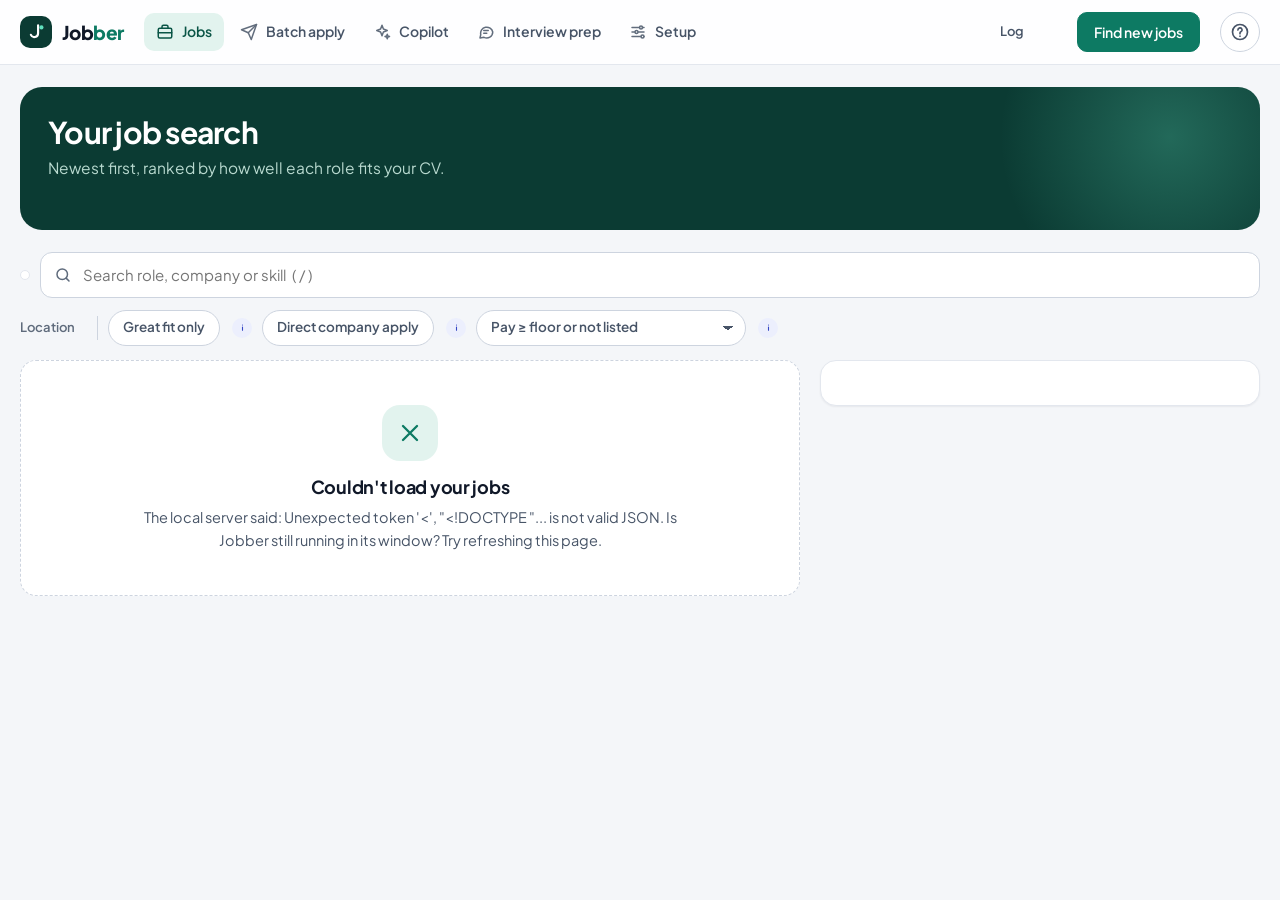
==== commit 343dff0f: "Show estimated search time next to Find new jobs and in the progress panel Uses estimate_seconds / s" ====
--- a/index.html
+++ b/index.html
@@ -138,7 +138,7 @@
   .job{grid-template-columns:44px minmax(0,1fr);padding:14px;gap:12px}
   .acts{grid-column:1/-1;justify-content:flex-end}
   .ring{width:42px;height:42px}.ring b{width:33px;height:33px;font-size:13px}
-  #last,.keys,.divider,#logBtn,.fl{display:none}
+  #last,#eta,.keys,.divider,#logBtn,.fl{display:none}
   .appbar #refresh{padding:6px 12px;min-height:36px;font-size:13px}
   .seg{width:100%;overflow-x:auto}.seg button{flex:1;padding:8px 10px}
 }
@@ -149,6 +149,7 @@
   <span class="grow"></span>
   <span class="muted small" id="last"></span>
   <button class="btn ghost sm" id="logBtn" data-tip="See what the last search did, site by site">Log</button>
+  <span class="muted small num" id="eta" aria-live="polite"></span>
   <button class="btn primary" id="refresh">Find new jobs</button>
 </div></header>
 <script src="/ui.js"></script>
@@ -160,7 +161,7 @@
     <div id="nextstep"></div>
     <div class="stats" id="stats"></div>
   </section>
-  <div class="panel running" id="progress" role="status" aria-live="polite"><span class="spin"></span><div style="min-width:0"><b>Searching job sites for you…</b><div class="small muted" id="progressTxt">Starting…</div></div><span class="grow"></span><span class="small muted" style="white-space:nowrap">Takes 5-10 min · you can keep browsing</span></div>
+  <div class="panel running" id="progress" role="status" aria-live="polite"><span class="spin"></span><div style="min-width:0"><b>Searching job sites for you…</b><div class="small muted" id="progressTxt">Starting…</div></div><span class="grow"></span><span class="small muted" id="progressEta" style="white-space:nowrap">Takes a few minutes · you can keep browsing</span></div>
   <div id="signin" class="notice">LinkedIn is limiting visits from your internet connection right now. Other sites still updated. Try again in an hour or two.</div>
   <div id="log" class="panel"></div>
   <section class="panel start" id="start" hidden></section>
@@ -395,19 +396,33 @@
 $("directOnly").onclick=()=>{direct=!direct;render()};
 ["q","pay"].forEach(id=>$(id).addEventListener("input",render));
 $("logBtn").onclick=()=>{$("log").style.display=$("log").style.display==="block"?"none":"block"};
+// Time estimate: the server times each search and returns the last one's length (estimate_seconds),
+// plus started/eta_seconds while a search runs, so people know it isn't stuck.
+let EST=null;
+const mins=sec=>Math.max(1,Math.round(sec/60))+" min";
+function etaText(s){
+  if(!s.running)return EST?"Takes about "+mins(EST):"";
+  const total=s.eta_seconds||EST;if(!total||!s.started)return "";
+  const left=total-(Date.now()-new Date(s.started).getTime())/1000;
+  return left>45?"About "+mins(left)+" left":"Almost done…";
+}
 function showRefresh(s){
+  if(s.estimate_seconds)EST=s.estimate_seconds;
   $("last").textContent=s.running?"":s.last?"Updated "+new Date(s.last).toLocaleString([],{dateStyle:"medium",timeStyle:"short"}):"";
+  const eta=etaText(s);
+  $("eta").textContent=eta;$("refresh").title=s.running?"":eta?eta+". Results appear when every site is done.":"";
+  $("progressEta").textContent=(eta||"Takes a few minutes")+" · you can keep browsing";
   $("refresh").disabled=s.running;$("refresh").textContent=s.running?"Searching…":"Find new jobs";
   const p=$("progress");p.classList.toggle("on",s.running);if(s.running)$("progressTxt").textContent=(s.log[s.log.length-1]||"Starting…").trim();
   $("log").textContent=s.log.join("\n")||"No search has run since the app started.";
   const limited=s.log.some(l=>/LinkedIn is limiting|LinkedIn started limiting/.test(l));
   $("signin").style.display=limited&&!s.running?"block":"none";
 }
-async function startRefresh(){await fetch("/api/refresh",{method:"POST"});showRefresh({running:true,log:[],last:null});poll()}
+async function startRefresh(){await fetch("/api/refresh",{method:"POST"});showRefresh({running:true,log:[],last:null,started:new Date().toISOString(),eta_seconds:EST});poll()}
 $("refresh").onclick=startRefresh;
 function poll(){clearInterval(polling);polling=setInterval(async()=>{const s=await fetch("/api/refresh").then(r=>r.json());showRefresh(s);
   if(!s.running){clearInterval(polling);load()}},2000)}
-fetch("/api/refresh").then(r=>r.json()).then(s=>{if(s.running)poll()}).catch(()=>{});
+fetch("/api/refresh").then(r=>r.json()).then(s=>{showRefresh(s);if(s.running)poll()}).catch(()=>{});
 load();
 </script>
 </body>
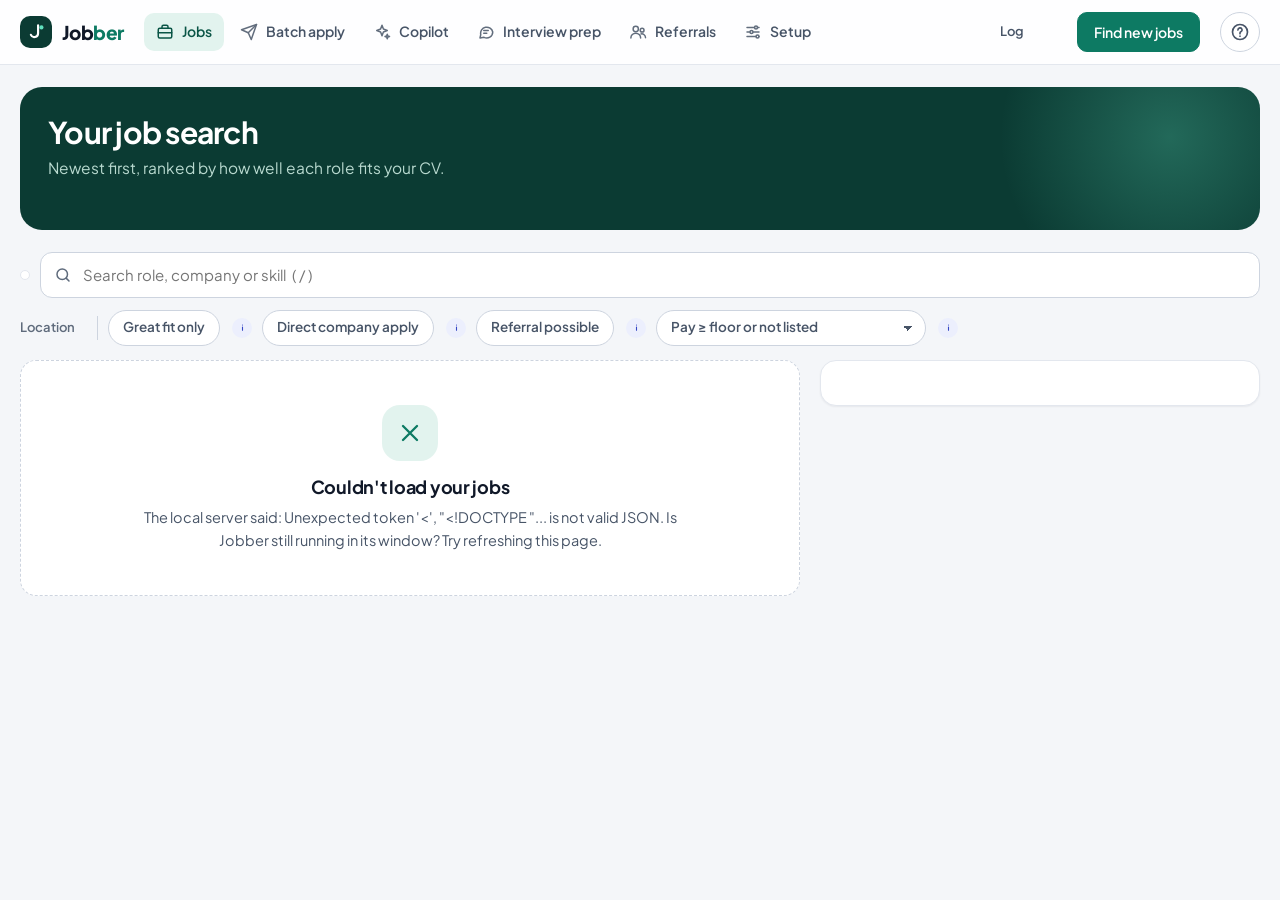
==== commit 2d46973c: "Referrals and jobs from LinkedIn hiring posts Referrals, with no setup: every job gets a "Get a refe" ====
--- a/index.html
+++ b/index.html
@@ -118,6 +118,17 @@
 textarea{width:100%;min-height:80px;border:1px solid var(--line-strong);background:var(--surface);border-radius:var(--r);padding:10px 12px;resize:vertical}
 textarea:focus{border-color:var(--accent);outline:none;box-shadow:0 0 0 3px var(--accent-soft)}
 .links{display:flex;gap:6px;flex-wrap:wrap}
+.refbox{display:grid;gap:10px}
+.refbox .who-line{font-size:14px}
+.refbox .plinks{display:grid;gap:6px}
+.refbox .plinks a{display:flex;justify-content:space-between;gap:10px;align-items:center;padding:8px 12px;border:1px solid var(--line);border-radius:var(--r);text-decoration:none;color:var(--fg);font-weight:600;font-size:14px}
+.refbox .plinks a:hover{background:var(--sunken)}
+.refbox .plinks a span{color:var(--mute);font-weight:500;font-size:12.5px;text-align:right}
+.refbox textarea{min-height:150px;font-size:13.5px}
+.refbox .row{display:flex;gap:8px;flex-wrap:wrap;align-items:center}
+.refbox label.know{display:flex;gap:8px;align-items:center;font-size:14px;font-weight:600;cursor:pointer}
+.pill svg{width:13px;height:13px;flex:none}
+.lead{border:1px solid var(--line);border-radius:var(--r);padding:12px;display:grid;gap:8px;background:var(--sunken)}
 .desc{white-space:pre-wrap;font-size:14px;line-height:1.7;color:var(--fg);border-top:1px solid var(--line);margin-top:20px;padding-top:16px;max-width:68ch}
 .close{display:none}
 
@@ -178,6 +189,7 @@
       <span class="divider"></span>
       <button class="chip" id="greatOnly">Great fit only</button><button class="tipbtn" data-term="fit"></button>
       <button class="chip" id="directOnly">Direct company apply</button><button class="tipbtn" data-term="direct"></button>
+      <button class="chip" id="refOnly">Referral possible</button><button class="tipbtn" data-term="referral"></button>
       <select class="chip" id="pay" aria-label="Pay filter">
         <option value="ok">Pay ≥ floor or not listed</option>
         <option value="listed">Pay listed ≥ floor</option>
@@ -202,6 +214,7 @@
   x:'<svg viewBox="0 0 24 24" fill="none" stroke="currentColor" stroke-width="2" stroke-linecap="round"><path d="M6 6l12 12M18 6 6 18"/></svg>',
   out:'<svg viewBox="0 0 24 24" fill="none" stroke="currentColor" stroke-width="2" stroke-linecap="round" stroke-linejoin="round"><path d="M14 4h6v6M20 4l-9 9M18 14v5a1 1 0 0 1-1 1H5a1 1 0 0 1-1-1V7a1 1 0 0 1 1-1h5"/></svg>'};
 const BOARDS=["linkedin","naukri","indeed","jobicy","remotive","remoteok","himalayas","weworkremotely",""];
+let refOnly=false;
 let JOBS=[],FLOOR=0,MONEY={symbol:"",unit_label:""},LOCS=[],view="discover",loc="",great=false,direct=false,sel=null,polling=null,stat="";
 const PIPE=["applied","interviewing","offer","rejected"];
 const SECTIONS=[["Posted today",0,0,""],["Last 3 days",1,3,""],["This week",4,7,""],["8–14 days ago",8,99,"may already be closed"],["Date not shown",null,null,""]];
@@ -214,7 +227,10 @@
   if(!r.setup_complete){location.href="/setup";return}
   JOBS=r.jobs;FLOOR=r.min_salary;MONEY=r.money;LOCS=r.locations||[];
   $("pay").options[0].text=FLOOR?`Pay ≥ ${fmt(FLOOR)} or not listed`:"Any pay";$("pay").options[1].text=FLOOR?`Pay listed ≥ ${fmt(FLOOR)}`:"Pay listed";
-  showRefresh(r.refresh);render();if(!sel)detail(null);
+  showRefresh(r.refresh);
+  const qj=new URLSearchParams(location.search).get("job"),jj=qj&&byId(qj);
+  if(jj){history.replaceState(null,"","/");view=jj.status==="hidden"?"hidden":PIPE.includes(jj.status)?"pipeline":"discover";select(qj,true)}
+  render();if(!sel)detail(null);
   if(new URLSearchParams(location.search).get("run")==="1"){history.replaceState(null,"","/");if(!r.refresh.running&&!r.refresh.last)startRefresh()}
 }
 const fitCls=f=>f>=70?"hi":f>=50?"mid":"lo";
@@ -225,7 +241,7 @@
 function sal(j){if(!j.salary_listed)return null;const f=v=>v==null?"?":Math.round(v);
   return j.sal_min_lpa&&j.sal_min_lpa!==j.sal_max_lpa?`${MONEY.symbol||""}${f(j.sal_min_lpa)}–${f(j.sal_max_lpa)}${unit()}`:fmt(j.sal_max_lpa)}
 function exp(j){return j.exp_min==null?null:j.exp_max?`${j.exp_min}–${j.exp_max} yrs`:`${j.exp_min}+ yrs`}
-const SRC={company_boards:"Company site",remoteok:"Remote OK",weworkremotely:"We Work Remotely",linkedin:"LinkedIn"};
+const SRC={linkedin_post:"LinkedIn post",company_boards:"Company site",remoteok:"Remote OK",weworkremotely:"We Work Remotely",linkedin:"LinkedIn"};
 const srcName=k=>SRC[k]||cap(k);
 function src(j){return Object.keys(j.sources).map(srcName).join(", ")}
 const isDirect=j=>j.ats&&!BOARDS.includes(j.ats);
@@ -240,6 +256,7 @@
   if(loc&&j.location_bucket!==loc)return false;
   if(great&&j.fit<70)return false;
   if(direct&&!isDirect(j))return false;
+  if(refOnly&&!j.referral)return false;
   if(pay==="ok"&&j.filtered)return false;
   if(pay==="listed"&&!(j.salary_listed&&!j.filtered))return false;
   if(q&&!(j.title+" "+j.company+" "+(j.description||"")).toLowerCase().includes(q))return false;
@@ -272,7 +289,7 @@
   const tabs=[["discover","Discover",active.length],["saved","Saved",stats[2][2]],["pipeline","Applications",stats[3][2]],["hidden","Hidden",JOBS.filter(j=>j.status==="hidden").length]];
   $("tabs").innerHTML=tabs.map(([k,l,n])=>`<button class="${view===k?"on":""}" data-v="${k}" role="tab">${l}<span class="c">${n}</span></button>`).join("");
   $("locs").innerHTML=["",...LOCS].map(l=>`<button class="chip ${loc===l?"on":""}" data-l="${l}">${l||"All locations"}</button>`).join("");
-  $("greatOnly").classList.toggle("on",great);$("directOnly").classList.toggle("on",direct);
+  $("greatOnly").classList.toggle("on",great);$("directOnly").classList.toggle("on",direct);$("refOnly").classList.toggle("on",refOnly);
 
   document.body.classList.toggle("nojobs",!JOBS.length);
   const list=JOBS.filter(j=>inView(j)&&passes(j));visible=[];
@@ -282,7 +299,7 @@
     for(const st of PIPE){const g=list.filter(j=>j.status===st);if(g.length)html+=section(cap(st),g,false,"")}
   }else{
     for(const [name,a,b,hint] of SECTIONS){
-      const g=list.filter(j=>a==null?j.age_days==null:(j.age_days!=null&&j.age_days>=a&&j.age_days<=b)).sort((x,y)=>y.fit-x.fit);
+      const g=list.filter(j=>a==null?j.age_days==null:(j.age_days!=null&&j.age_days>=a&&j.age_days<=b)).sort((x,y)=>(y.rank??y.fit)-(x.rank??x.fit));
       if(g.length)html+=section(name,g,true,hint)}
   }
   $("list").innerHTML=html+`<div class="keys">Keyboard shortcuts: <kbd>J</kbd> <kbd>K</kbd> move, <kbd>A</kbd> apply, <kbd>S</kbd> save, <kbd>X</kbd> hide, <kbd>/</kbd> search</div>`;
@@ -296,7 +313,7 @@
   if(view==="hidden")return empty({icon:"x",title:"Nothing hidden",body:"Jobs you dismiss with ✕ go here, so you can bring them back if you change your mind."});
   return empty({icon:"search",title:"No jobs match these filters",body:"Try another location, turn off \"Great fit only\", or clear the search box.",actions:`<button class="btn" onclick="resetFilters()">Clear all filters</button>`});
 }
-function resetFilters(){loc="";great=false;direct=false;stat="";$("q").value="";$("pay").value="ok";render()}
+function resetFilters(){loc="";great=false;direct=false;refOnly=false;stat="";$("q").value="";$("pay").value="ok";render()}
 let startHidden=false;try{startHidden=localStorage.getItem("jb_start_hide")==="1"}catch(e){}
 function renderStart(){
   const el=$("start"),did=st=>JOBS.some(j=>st.includes(j.status));
@@ -324,13 +341,36 @@
   <div style="min-width:0"><div class="t"><span>${esc(j.title)}</span>${j.age_days!=null&&j.age_days<=1&&j.status==="new"?'<em class="new">New</em>':""}</div>
     <div class="meta"><b>${esc(j.company)}</b> · ${esc(j.location_bucket)} · ${ago(j)}</div>
     <div class="tags">${s?`<span class="pill ${(j.filtered||"").includes("Salary")?"bad":"good"} num">${s}</span>`:`<span class="pill">Pay not listed</span>`}
-      ${e?`<span class="pill ${j.exp_min>4?"bad":""}">${e}</span>`:""}${isDirect(j)?`<span class="pill accent" data-term="direct">${esc(cap(j.ats))}</span>`:""}<span class="pill" data-tip="Where Jobber found this job">${esc(src(j))}</span></div>
+      ${e?`<span class="pill ${j.exp_min>4?"bad":""}">${e}</span>`:""}${isDirect(j)?`<span class="pill accent" data-term="direct">${esc(cap(j.ats))}</span>`:""}${refPill(j)}<span class="pill" data-tip="Where Jobber found this job">${esc(src(j))}</span></div>
     ${j._ask?`<div class="ask">Did you apply? <button class="btn sm primary" data-a="yes">Yes, mark applied</button><button class="btn sm" data-a="no">Not yet</button></div>`:""}</div>
   <div class="acts">
     <button class="icon ${saved?"on":""}" data-act="save" data-tip="${saved?"Remove from saved":"Save for later"} (S)" aria-label="${saved?"Unsave":"Save"}" aria-pressed="${saved}">${ICON.star}</button>
     <button class="icon" data-act="hide" data-tip="Not interested: hide it (X)" aria-label="Hide">${ICON.x}</button>
     <a class="btn primary sm" data-act="apply" href="${esc(j.apply_url)}" target="_blank" rel="noopener">Apply ${ICON.out}</a>
   </div></div>`;
+}
+function refText(r){if(!r)return "";const p=[];
+  if(r.known)p.push("You know someone");
+  if(r.connections)p.push(`${r.connections} ${r.connections===1?"connection":"connections"}`);
+  if(r.alumni)p.push(`${r.alumni} alumni`);return p.join(" · ")}
+function refPill(j){return (j.referral?`<span class="pill good" data-tip="You can ask for a referral here. These jobs rank higher.">${ICONS.user}${esc(refText(j.referral))}</span>`:"")+
+  (j.lead&&j.lead.poster?`<span class="pill info" data-tip="Found in a LinkedIn post. The poster is your contact for this job.">Posted by ${esc(j.lead.poster)}</span>`:"")}
+async function copyText(el,btn){try{await navigator.clipboard.writeText(el.value)}catch(e){el.select();document.execCommand("copy")}
+  Jobber.toast?Jobber.toast("Copied. Paste it into a LinkedIn message and send it yourself."):btn.textContent="Copied"}
+async function loadRef(j){
+  const box=$("refbox");if(!box)return;
+  let r;try{r=await fetch("/api/network/job/"+j.id).then(x=>x.json());if(r.error)throw new Error(r.error)}catch(e){box.innerHTML=`<div class="small muted">Couldn't load referral help: ${esc(e.message)}</div>`;return}
+  if(sel!==j.id)return;
+  const ref=r.referral,lead=r.lead;
+  box.innerHTML=`${lead?`<div class="lead"><div class="who-line"><b>Found in a LinkedIn post${lead.poster?` by ${esc(lead.poster)}`:""}</b></div>
+      <div class="row">${lead.post_url?`<a class="btn sm" href="${esc(lead.post_url)}" target="_blank" rel="noopener">Open the post ${ICON.out}</a>`:""}${lead.poster_url?`<a class="btn sm" href="${esc(lead.poster_url)}" target="_blank" rel="noopener">${esc(lead.poster||"Poster")}'s profile ${ICON.out}</a>`:""}${lead.email?`<a class="btn sm" href="mailto:${esc(lead.email.split(",")[0])}">Email ${esc(lead.email.split(",")[0])}</a>`:""}</div>
+      ${r.poster_note?`<textarea class="in" id="posterNote" aria-label="Message to the poster">${esc(r.poster_note)}</textarea><div class="row"><button class="btn sm" data-copy="posterNote">Copy message to ${esc((lead.poster||"poster").split(" ")[0])}</button></div>`:""}</div>`:""}
+    <div class="who-line">${ref?`<span class="pill good">${ICONS.user}${esc(refText(ref))}</span> work at ${esc(j.company)}. Ask one of them for a referral.`:`Find someone at ${esc(j.company)} who can refer you. These open LinkedIn in your browser; Jobber never visits them.`}</div>
+    <div class="plinks">${r.links.map(l=>`<a href="${esc(l.url)}" target="_blank" rel="noopener">${esc(l.label)}<span>${esc(l.hint)} ↗</span></a>`).join("")}</div>
+    <label class="know"><input type="checkbox" id="knowSomeone" ${ref&&ref.known?"checked":""}> I know someone at ${esc(j.company)}</label>
+    <div class="label"><label for="refAsk">Referral message (replace {name})</label></div>
+    <textarea class="in" id="refAsk">${esc(r.ask)}</textarea>
+    <div class="row"><button class="btn sm primary" data-copy="refAsk">Copy message</button><button class="btn sm" id="trackRef">Track in Outreach</button><span class="small muted">You send it yourself. Nothing is sent for you.</span></div>`;
 }
 function detail(j){
   if(!j){$("detail").innerHTML=empty({icon:"jobs",title:"Pick a job to see the details",body:"Click any job on the left. You'll see its pay, the experience it asks for, why it fits you, and the full description."});return}
@@ -346,12 +386,15 @@
   ${isDirect(j)?`<div class="pill accent">Applies on ${esc(cap(j.ats))}, ready for Batch apply</div> ${tip("direct")}`:""}
   <div class="label dh">Why it's a ${j.fit}% fit</div>
   <ul class="why">${j.fit_pros.map(p=>`<li class="p">${esc(p)}</li>`).join("")}${j.fit_gaps.map(p=>`<li class="g">${esc(p)}</li>`).join("")}</ul>
+  <div class="label dh">Get a referral ${tip("referral")}</div>
+  <div class="refbox" id="refbox"><div class="small muted">Loading…</div></div>
   <div class="label dh">Where you are with this job</div>
   <div class="pipe" role="group" aria-label="Status">${["new","saved",...PIPE,"hidden"].map(st=>`<button class="chip ${j.status===st?"on":""}" data-st="${st}" aria-pressed="${j.status===st}">${cap(st)}</button>`).join("")}</div>
   <div class="nexthint">${ICONS.bulb}<span>${NEXT[j.status]?NEXT[j.status](j):""}</span></div>
   <div class="label dh"><label for="notes">Your notes</label></div><textarea id="notes" placeholder="Referral, recruiter name, follow-up date…">${esc(j.notes)}</textarea>
   <div class="label dh">Found on</div><div class="links">${Object.entries(j.sources).map(([k,u])=>`<a class="pill" href="${esc(u)}" target="_blank" rel="noopener">${esc(srcName(k))} ↗</a>`).join("")}</div>
   <div class="desc">${j.description?esc(j.description):"No description from this site. Open the listing for full details."}</div>`;
+  loadRef(j);
 }
 const NEXT={new:()=>"Like it? Save it for later, or press Apply. Jobber will ask if you applied so it can track it.",
   saved:()=>"On your shortlist. When you're ready, apply here or queue several in Batch apply.",
@@ -372,6 +415,8 @@
   const l=d("l");if(l){loc=l.l;render();return}
   const c=d("c");if(c){collapsed.has(c.c)?collapsed.delete(c.c):collapsed.add(c.c);render();return}
   if(t.closest("[data-x]")){$("detail").classList.remove("open");return}
+  const cp=d("copy");if(cp){copyText($(cp.copy),t.closest("[data-copy]"));return}
+  if(t.id==="trackRef"&&sel){const j=byId(sel);fetch("/api/copilot/outreach",{method:"POST",body:JSON.stringify({job_id:j.id,company:j.company,person:"",role:"Referral",note:"Referral ask"})}).then(()=>Jobber.toast&&Jobber.toast("Added to Copilot → Outreach"));return}
   const jid=t.closest(".job")?.dataset.id||sel;const j=jid&&byId(jid);
   const st=d("st");if(st&&j){setStatus(j,st.st);return}
   const a=d("a");if(a&&j){j._ask=false;a.a==="yes"?setStatus(j,"applied"):render();return}
@@ -391,9 +436,12 @@
   else if(k==="escape")$("detail").classList.remove("open");
   else if(k==="/"){e.preventDefault();$("q").focus()}
 });
-document.addEventListener("change",e=>{if(e.target.id==="notes"&&sel){const j=byId(sel);j.notes=e.target.value;fetch("/api/jobs/"+sel,{method:"POST",body:JSON.stringify({notes:j.notes})})}});
+document.addEventListener("change",e=>{if(e.target.id==="knowSomeone"&&sel){const j=byId(sel);
+  fetch("/api/network/known",{method:"POST",body:JSON.stringify({company:j.company,known:e.target.checked})}).then(load);return}
+  if(e.target.id==="notes"&&sel){const j=byId(sel);j.notes=e.target.value;fetch("/api/jobs/"+sel,{method:"POST",body:JSON.stringify({notes:j.notes})})}});
 $("greatOnly").onclick=()=>{great=!great;render()};
 $("directOnly").onclick=()=>{direct=!direct;render()};
+$("refOnly").onclick=()=>{refOnly=!refOnly;render()};
 ["q","pay"].forEach(id=>$(id).addEventListener("input",render));
 $("logBtn").onclick=()=>{$("log").style.display=$("log").style.display==="block"?"none":"block"};
 // Time estimate: the server times each search and returns the last one's length (estimate_seconds),
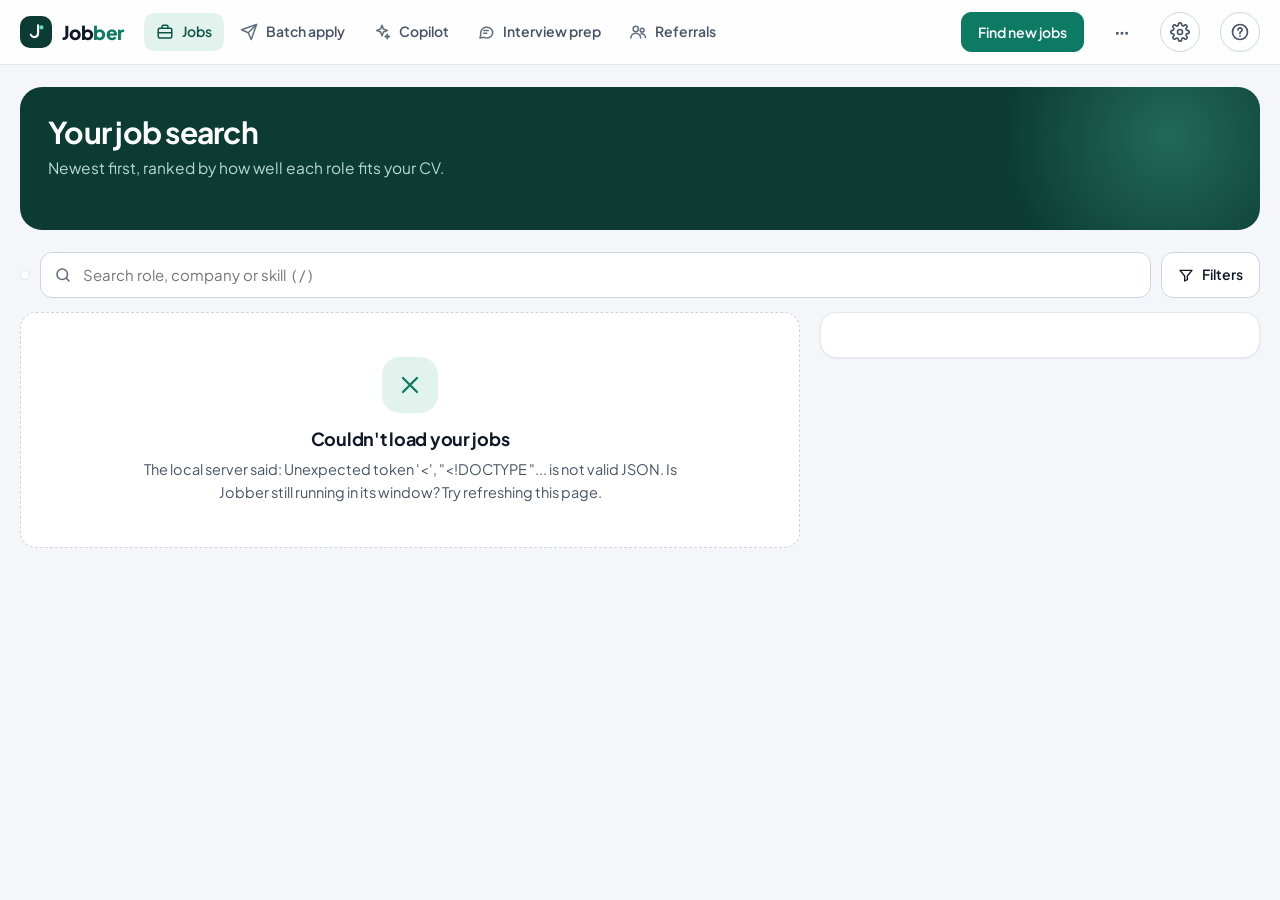
==== commit 6e18a173: "Declutter the UI: menus, filter popover, one main action per card - Setup moves to a gear icon; top " ====
--- a/index.html
+++ b/index.html
@@ -111,8 +111,6 @@
 .why li::before{flex:none;width:18px;height:18px;border-radius:50%;display:grid;place-items:center;font-size:11px;font-weight:800;transform:translateY(3px)}
 .why li.p::before{content:"✓";background:var(--good-bg);color:var(--good)}
 .why li.g::before{content:"!";background:var(--warn-bg);color:var(--warn)}
-.pipe{display:flex;gap:6px;flex-wrap:wrap}
-.pipe .chip{min-height:32px;padding:4px 12px;font-size:13px}
 .nexthint{margin-top:10px;font-size:13.5px;color:var(--mute);display:flex;gap:8px;align-items:flex-start}
 .nexthint svg{width:16px;height:16px;flex:none;color:var(--accent);margin-top:2px}
 textarea{width:100%;min-height:80px;border:1px solid var(--line-strong);background:var(--surface);border-radius:var(--r);padding:10px 12px;resize:vertical}
@@ -128,9 +126,30 @@
 .refbox .row{display:flex;gap:8px;flex-wrap:wrap;align-items:center}
 .refbox label.know{display:flex;gap:8px;align-items:center;font-size:14px;font-weight:600;cursor:pointer}
 .pill svg{width:13px;height:13px;flex:none}
-.lead{border:1px solid var(--line);border-radius:var(--r);padding:12px;display:grid;gap:8px;background:var(--sunken)}
+.postlead{border:1px solid var(--line);border-radius:var(--r);padding:12px;display:grid;gap:8px;background:var(--sunken)}
 .desc{white-space:pre-wrap;font-size:14px;line-height:1.7;color:var(--fg);border-top:1px solid var(--line);margin-top:20px;padding-top:16px;max-width:68ch}
 .close{display:none}
+.fbtn{min-height:46px;border-radius:12px}
+.fbtn .badge{margin-left:2px}
+#active .chip{min-height:30px;padding:3px 8px 3px 12px;font-size:13px;background:var(--accent-soft);border-color:transparent;color:var(--accent-ink)}
+#active .chip svg{width:14px;height:14px}
+#active .clear{font-size:13px;font-weight:600;color:var(--mute);background:none;border:0;cursor:pointer;text-decoration:underline;text-underline-offset:3px}
+.startline{margin-top:14px;padding:12px 16px;display:flex;align-items:center;gap:14px;flex-wrap:wrap}
+.startline summary{display:flex;align-items:center;gap:12px;cursor:pointer;list-style:none;flex:1;min-width:0;font-size:14px}
+.startline summary::-webkit-details-marker{display:none}
+.startline .meter{flex:none;width:90px;height:6px;border-radius:99px;background:var(--sunken);overflow:hidden}
+.startline .meter i{display:block;height:100%;background:var(--accent)}
+.startline summary b,.startline summary .num{white-space:nowrap}
+.startline .nx{color:var(--mute);overflow:hidden;text-overflow:ellipsis;white-space:nowrap}
+.startline details{flex:1;min-width:0}
+.startline details[open]{flex-basis:100%}
+.startline .checks{margin-top:12px}
+.more-src{color:var(--faint)}
+.dstatus{display:flex;gap:10px;align-items:center;margin:4px 0 0}
+.dstatus select{flex:1}
+.detail details.sect:first-of-type{margin-top:18px}
+.detail .desc{border:0;margin:0;padding:0}
+.dlinks{display:flex;gap:6px;flex-wrap:wrap;margin-bottom:12px}
 
 body.nojobs .stats,body.nojobs .toolbar,body.nojobs .detail{display:none}
 body.nojobs .layout{grid-template-columns:1fr;padding-top:20px}
@@ -149,7 +168,10 @@
   .job{grid-template-columns:44px minmax(0,1fr);padding:14px;gap:12px}
   .acts{grid-column:1/-1;justify-content:flex-end}
   .ring{width:42px;height:42px}.ring b{width:33px;height:33px;font-size:13px}
-  #last,#eta,.keys,.divider,#logBtn,.fl{display:none}
+  #last,#eta,.keys{display:none}
+  .trow .search{min-width:0;flex:1 1 0}
+  .startline .nx{display:none}
+  .startline .meter{width:56px}
   .appbar #refresh{padding:6px 12px;min-height:36px;font-size:13px}
   .seg{width:100%;overflow-x:auto}.seg button{flex:1;padding:8px 10px}
 }
@@ -159,9 +181,13 @@
 <header class="appbar" data-page="jobs"><div class="wrap">
   <span class="grow"></span>
   <span class="muted small" id="last"></span>
-  <button class="btn ghost sm" id="logBtn" data-tip="See what the last search did, site by site">Log</button>
   <span class="muted small num" id="eta" aria-live="polite"></span>
   <button class="btn primary" id="refresh">Find new jobs</button>
+  <details class="mnu" id="barMenu"><summary class="btn ghost icon" aria-label="More: search log, setup">⋯</summary><div class="mnu-list" role="menu">
+    <button type="button" id="logBtn">Show the last search log</button>
+    <a href="/setup" target="_self">Change what Jobber searches for</a>
+    <button type="button" id="showStart">Show the getting-started list</button>
+  </div></details>
 </div></header>
 <script src="/ui.js"></script>
 
@@ -175,27 +201,30 @@
   <div class="panel running" id="progress" role="status" aria-live="polite"><span class="spin"></span><div style="min-width:0"><b>Searching job sites for you…</b><div class="small muted" id="progressTxt">Starting…</div></div><span class="grow"></span><span class="small muted" id="progressEta" style="white-space:nowrap">Takes a few minutes · you can keep browsing</span></div>
   <div id="signin" class="notice">LinkedIn is limiting visits from your internet connection right now. Other sites still updated. Try again in an hour or two.</div>
   <div id="log" class="panel"></div>
-  <section class="panel start" id="start" hidden></section>
+  <section class="panel startline" id="start" hidden></section>
 
   <div class="toolbar">
     <div class="trow">
       <div class="seg" id="tabs" role="tablist" aria-label="Which jobs to show"></div>
       <label class="search"><span id="searchIcon"></span>
         <input type="search" id="q" placeholder="Search role, company or skill  ( / )" aria-label="Search jobs"></label>
+      <details class="pop" id="filters"><summary class="btn fbtn" id="fsum"><span>Filters</span><span class="badge" id="fcount" hidden></span></summary>
+        <div class="pop-body" role="dialog" aria-label="Filters">
+          <div><h4>Location</h4><div class="row" id="locs"></div></div>
+          <div><h4>Show only</h4><div class="row">
+            <button class="chip" id="greatOnly" data-term="fit">Great fit (70%+)</button>
+            <button class="chip" id="directOnly" data-term="direct">Direct company apply</button>
+            <button class="chip" id="refOnly" data-term="referral">Referral possible</button></div></div>
+          <div><h4><span class="term" data-term="below" tabindex="0">Pay</span></h4>
+            <select class="chip" id="pay" aria-label="Pay filter">
+              <option value="ok">Pay ≥ floor or not listed</option>
+              <option value="listed">Pay listed ≥ floor</option>
+              <option value="all">Show all (incl. low pay / too senior)</option>
+            </select></div>
+          <div class="row"><button class="btn sm ghost" onclick="resetFilters()">Clear all</button><span class="grow"></span><button class="btn sm primary" onclick="this.closest('details').open=false">Done</button></div>
+        </div></details>
     </div>
-    <div class="trow">
-      <span class="fl">Location</span>
-      <span class="trow" id="locs" style="gap:6px"></span>
-      <span class="divider"></span>
-      <button class="chip" id="greatOnly">Great fit only</button><button class="tipbtn" data-term="fit"></button>
-      <button class="chip" id="directOnly">Direct company apply</button><button class="tipbtn" data-term="direct"></button>
-      <button class="chip" id="refOnly">Referral possible</button><button class="tipbtn" data-term="referral"></button>
-      <select class="chip" id="pay" aria-label="Pay filter">
-        <option value="ok">Pay ≥ floor or not listed</option>
-        <option value="listed">Pay listed ≥ floor</option>
-        <option value="all">Show all (incl. low pay / too senior)</option>
-      </select><button class="tipbtn" data-term="below"></button>
-    </div>
+    <div class="trow" id="active" hidden></div>
   </div>
 
   <div class="layout">
@@ -207,7 +236,7 @@
 <script>
 const $=id=>document.getElementById(id);
 const {esc,ICONS,tip,empty}=Jobber;
-$("searchIcon").outerHTML=ICONS.search;
+$("searchIcon").outerHTML=ICONS.search;$("fsum").insertAdjacentHTML("afterbegin",ICONS.filter);
 const cap=s=>s?s[0].toUpperCase()+s.slice(1):"";
 const ICON={
   star:'<svg viewBox="0 0 24 24" fill="none" stroke="currentColor" stroke-width="2" stroke-linejoin="round"><path d="m12 3 2.7 5.6 6.1.9-4.4 4.3 1 6.1L12 17l-5.4 2.9 1-6.1-4.4-4.3 6.1-.9z"/></svg>',
@@ -290,6 +319,7 @@
   $("tabs").innerHTML=tabs.map(([k,l,n])=>`<button class="${view===k?"on":""}" data-v="${k}" role="tab">${l}<span class="c">${n}</span></button>`).join("");
   $("locs").innerHTML=["",...LOCS].map(l=>`<button class="chip ${loc===l?"on":""}" data-l="${l}">${l||"All locations"}</button>`).join("");
   $("greatOnly").classList.toggle("on",great);$("directOnly").classList.toggle("on",direct);$("refOnly").classList.toggle("on",refOnly);
+  renderActive();
 
   document.body.classList.toggle("nojobs",!JOBS.length);
   const list=JOBS.filter(j=>inView(j)&&passes(j));visible=[];
@@ -313,6 +343,15 @@
   if(view==="hidden")return empty({icon:"x",title:"Nothing hidden",body:"Jobs you dismiss with ✕ go here, so you can bring them back if you change your mind."});
   return empty({icon:"search",title:"No jobs match these filters",body:"Try another location, turn off \"Great fit only\", or clear the search box.",actions:`<button class="btn" onclick="resetFilters()">Clear all filters</button>`});
 }
+function renderActive(){
+  const pay=$("pay"),on=[];
+  if(loc)on.push(["loc",loc]);if(great)on.push(["great","Great fit"]);if(direct)on.push(["direct","Direct apply"]);if(refOnly)on.push(["ref","Referral possible"]);
+  if(pay.value!=="ok")on.push(["pay",pay.options[pay.selectedIndex].text]);if(stat==="today")on.push(["today","New in last 24 hours"]);
+  $("fcount").hidden=!on.length;$("fcount").textContent=on.length;
+  $("active").hidden=!on.length;
+  $("active").innerHTML=on.map(([k,l])=>`<button class="chip" data-rm="${k}" aria-label="Remove filter: ${esc(l)}">${esc(l)} ${ICONS.x}</button>`).join("")+(on.length>1?`<button class="clear" onclick="resetFilters()">Clear all</button>`:"");
+}
+function rmFilter(k){if(k==="loc")loc="";if(k==="great")great=false;if(k==="direct")direct=false;if(k==="ref")refOnly=false;if(k==="pay")$("pay").value="ok";if(k==="today")stat="";render()}
 function resetFilters(){loc="";great=false;direct=false;refOnly=false;stat="";$("q").value="";$("pay").value="ok";render()}
 let startHidden=false;try{startHidden=localStorage.getItem("jb_start_hide")==="1"}catch(e){}
 function renderStart(){
@@ -324,9 +363,10 @@
     ["Get interview-ready","Write one STAR story.",did(["interviewing","offer"]),`<a href="/prep">Interview prep</a>`]];
   const n=items.filter(i=>i[2]).length;
   if(startHidden||n===items.length){el.hidden=true;return}
-  el.hidden=false;
-  el.innerHTML=`<div class="start-h"><h2>Getting started</h2><span class="pill accent">${n} of ${items.length} done</span><span class="grow"></span><button class="btn ghost sm" onclick="hideStart()">Hide</button></div>
-   <ol class="checks">${items.map(([t,d,ok,link])=>`<li class="${ok?"done":""}"><span class="ck">${ok?ICONS.check:""}</span><div><b>${t}</b>${d} ${ok?"":link}</div></li>`).join("")}</ol>`;
+  el.hidden=false;const nx=items.find(i=>!i[2]),wasOpen=el.querySelector("details")?.open;
+  el.innerHTML=`<details ${wasOpen?"open":""}><summary><b>Getting started</b><span class="meter" aria-hidden="true"><i style="width:${n/items.length*100}%"></i></span><span class="small muted num">${n} of ${items.length}</span><span class="nx">Next: ${esc(nx[0])}</span><span class="small" style="color:var(--info);font-weight:600;white-space:nowrap">See steps</span></summary>
+   <ol class="checks">${items.map(([t,d,ok,link])=>`<li class="${ok?"done":""}"><span class="ck">${ok?ICONS.check:""}</span><div><b>${t}</b>${d} ${ok?"":link}</div></li>`).join("")}</ol></details>
+   <button class="btn ghost icon sm" onclick="hideStart()" aria-label="Hide the getting-started list" data-tip="Hide this. Bring it back from the ⋯ menu.">${ICONS.x}</button>`;
 }
 function hideStart(){startHidden=true;try{localStorage.setItem("jb_start_hide","1")}catch(e){}renderStart()}
 function section(name,g,collapsible,hint){
@@ -341,20 +381,26 @@
   <div style="min-width:0"><div class="t"><span>${esc(j.title)}</span>${j.age_days!=null&&j.age_days<=1&&j.status==="new"?'<em class="new">New</em>':""}</div>
     <div class="meta"><b>${esc(j.company)}</b> · ${esc(j.location_bucket)} · ${ago(j)}</div>
     <div class="tags">${s?`<span class="pill ${(j.filtered||"").includes("Salary")?"bad":"good"} num">${s}</span>`:`<span class="pill">Pay not listed</span>`}
-      ${e?`<span class="pill ${j.exp_min>4?"bad":""}">${e}</span>`:""}${isDirect(j)?`<span class="pill accent" data-term="direct">${esc(cap(j.ats))}</span>`:""}${refPill(j)}<span class="pill" data-tip="Where Jobber found this job">${esc(src(j))}</span></div>
+      ${e?`<span class="pill ${j.exp_min>4?"bad":""}">${e}</span>`:""}${signal(j)}</div>
     ${j._ask?`<div class="ask">Did you apply? <button class="btn sm primary" data-a="yes">Yes, mark applied</button><button class="btn sm" data-a="no">Not yet</button></div>`:""}</div>
   <div class="acts">
     <button class="icon ${saved?"on":""}" data-act="save" data-tip="${saved?"Remove from saved":"Save for later"} (S)" aria-label="${saved?"Unsave":"Save"}" aria-pressed="${saved}">${ICON.star}</button>
-    <button class="icon" data-act="hide" data-tip="Not interested: hide it (X)" aria-label="Hide">${ICON.x}</button>
     <a class="btn primary sm" data-act="apply" href="${esc(j.apply_url)}" target="_blank" rel="noopener">Apply ${ICON.out}</a>
+    ${Jobber.menu([{label:"Not interested: hide it (X)",icon:"x",attrs:'data-act="hide"'},
+      ...Object.entries(j.sources).map(([k,u])=>({label:`Open on ${srcName(k)}`,icon:"arrow",href:u})),
+      {label:"Details, referral and notes",icon:"file",attrs:'data-act="open"'}],{label:`More for ${j.title}`})}
   </div></div>`;
 }
 function refText(r){if(!r)return "";const p=[];
   if(r.known)p.push("You know someone");
   if(r.connections)p.push(`${r.connections} ${r.connections===1?"connection":"connections"}`);
   if(r.alumni)p.push(`${r.alumni} alumni`);return p.join(" · ")}
-function refPill(j){return (j.referral?`<span class="pill good" data-tip="You can ask for a referral here. These jobs rank higher.">${ICONS.user}${esc(refText(j.referral))}</span>`:"")+
-  (j.lead&&j.lead.poster?`<span class="pill info" data-tip="Found in a LinkedIn post. The poster is your contact for this job.">Posted by ${esc(j.lead.poster)}</span>`:"")}
+/* One signal per card, most useful first: someone you know > a poster to contact > a quick direct form > where it was found. */
+function signal(j){
+  if(j.referral)return `<span class="pill good" data-tip="You can ask for a referral here. These jobs rank higher.">${ICONS.user}${esc(refText(j.referral))}</span>`;
+  if(j.lead&&j.lead.poster)return `<span class="pill info" data-tip="Found in a LinkedIn post. The poster is your contact for this job.">Posted by ${esc(j.lead.poster)}</span>`;
+  if(isDirect(j))return `<span class="pill accent" data-term="direct">${esc(cap(j.ats))}</span>`;
+  return `<span class="pill" data-tip="Where Jobber found this job">${esc(src(j))}</span>`}
 async function copyText(el,btn){try{await navigator.clipboard.writeText(el.value)}catch(e){el.select();document.execCommand("copy")}
   Jobber.toast?Jobber.toast("Copied. Paste it into a LinkedIn message and send it yourself."):btn.textContent="Copied"}
 async function loadRef(j){
@@ -362,7 +408,7 @@
   let r;try{r=await fetch("/api/network/job/"+j.id).then(x=>x.json());if(r.error)throw new Error(r.error)}catch(e){box.innerHTML=`<div class="small muted">Couldn't load referral help: ${esc(e.message)}</div>`;return}
   if(sel!==j.id)return;
   const ref=r.referral,lead=r.lead;
-  box.innerHTML=`${lead?`<div class="lead"><div class="who-line"><b>Found in a LinkedIn post${lead.poster?` by ${esc(lead.poster)}`:""}</b></div>
+  box.innerHTML=`${lead?`<div class="postlead"><div class="who-line"><b>Found in a LinkedIn post${lead.poster?` by ${esc(lead.poster)}`:""}</b></div>
       <div class="row">${lead.post_url?`<a class="btn sm" href="${esc(lead.post_url)}" target="_blank" rel="noopener">Open the post ${ICON.out}</a>`:""}${lead.poster_url?`<a class="btn sm" href="${esc(lead.poster_url)}" target="_blank" rel="noopener">${esc(lead.poster||"Poster")}'s profile ${ICON.out}</a>`:""}${lead.email?`<a class="btn sm" href="mailto:${esc(lead.email.split(",")[0])}">Email ${esc(lead.email.split(",")[0])}</a>`:""}</div>
       ${r.poster_note?`<textarea class="in" id="posterNote" aria-label="Message to the poster">${esc(r.poster_note)}</textarea><div class="row"><button class="btn sm" data-copy="posterNote">Copy message to ${esc((lead.poster||"poster").split(" ")[0])}</button></div>`:""}</div>`:""}
     <div class="who-line">${ref?`<span class="pill good">${ICONS.user}${esc(refText(ref))}</span> work at ${esc(j.company)}. Ask one of them for a referral.`:`Find someone at ${esc(j.company)} who can refer you. These open LinkedIn in your browser; Jobber never visits them.`}</div>
@@ -383,19 +429,21 @@
     <div class="fact"><span class="label">Experience</span><b>${e||"Not stated"}</b></div>
     <div class="fact"><span class="label">Location</span><b>${esc(j.location_bucket)}</b></div>
     <div class="fact"><span class="label">Posted</span><b>${ago(j)}</b></div></div>
-  ${isDirect(j)?`<div class="pill accent">Applies on ${esc(cap(j.ats))}, ready for Batch apply</div> ${tip("direct")}`:""}
+  <div class="dstatus"><label class="label" for="statusSel">Status</label><select class="in" id="statusSel">${STATUS.map(([st,l])=>`<option value="${st}" ${j.status===st?"selected":""}>${l}</option>`).join("")}</select></div>
+  <div class="nexthint">${ICONS.bulb}<span>${NEXT[j.status]?NEXT[j.status](j):""}</span></div>
+  ${isDirect(j)?`<div class="small muted" style="margin-top:10px">Applies on <span class="term" data-term="direct" tabindex="0">${esc(cap(j.ats))}</span>, so Batch apply can prefill it.</div>`:""}
   <div class="label dh">Why it's a ${j.fit}% fit</div>
   <ul class="why">${j.fit_pros.map(p=>`<li class="p">${esc(p)}</li>`).join("")}${j.fit_gaps.map(p=>`<li class="g">${esc(p)}</li>`).join("")}</ul>
-  <div class="label dh">Get a referral ${tip("referral")}</div>
-  <div class="refbox" id="refbox"><div class="small muted">Loading…</div></div>
-  <div class="label dh">Where you are with this job</div>
-  <div class="pipe" role="group" aria-label="Status">${["new","saved",...PIPE,"hidden"].map(st=>`<button class="chip ${j.status===st?"on":""}" data-st="${st}" aria-pressed="${j.status===st}">${cap(st)}</button>`).join("")}</div>
-  <div class="nexthint">${ICONS.bulb}<span>${NEXT[j.status]?NEXT[j.status](j):""}</span></div>
-  <div class="label dh"><label for="notes">Your notes</label></div><textarea id="notes" placeholder="Referral, recruiter name, follow-up date…">${esc(j.notes)}</textarea>
-  <div class="label dh">Found on</div><div class="links">${Object.entries(j.sources).map(([k,u])=>`<a class="pill" href="${esc(u)}" target="_blank" rel="noopener">${esc(srcName(k))} ↗</a>`).join("")}</div>
-  <div class="desc">${j.description?esc(j.description):"No description from this site. Open the listing for full details."}</div>`;
+  <details class="sect" ${j.referral||j.lead?"open":""}><summary>Get a referral<span class="hint">${j.referral?esc(refText(j.referral)):j.lead?"From a LinkedIn post":"Who to ask, plus a message"}</span></summary>
+    <div class="sect-body"><div class="refbox" id="refbox"><div class="small muted">Loading…</div></div></div></details>
+  <details class="sect" ${j.notes?"open":""}><summary>Your notes<span class="hint">${j.notes?"":"Recruiter, follow-up date…"}</span></summary>
+    <div class="sect-body"><textarea id="notes" placeholder="Referral, recruiter name, follow-up date…">${esc(j.notes)}</textarea></div></details>
+  <details class="sect"><summary>Job description<span class="hint">${Object.keys(j.sources).map(srcName).join(", ")}</span></summary>
+    <div class="sect-body"><div class="dlinks">${Object.entries(j.sources).map(([k,u])=>`<a class="pill" href="${esc(u)}" target="_blank" rel="noopener">Open on ${esc(srcName(k))} ↗</a>`).join("")}</div>
+    <div class="desc">${j.description?esc(j.description):"No description from this site. Open the listing for full details."}</div></div></details>`;
   loadRef(j);
 }
+const STATUS=[["new","New (not decided)"],["saved","Saved for later"],["applied","Applied"],["interviewing","Interviewing"],["offer","Offer"],["rejected","Rejected"],["hidden","Hidden (not interested)"]];
 const NEXT={new:()=>"Like it? Save it for later, or press Apply. Jobber will ask if you applied so it can track it.",
   saved:()=>"On your shortlist. When you're ready, apply here or queue several in Batch apply.",
   applied:()=>`Nice work. If you don't hear back in about a week, send a short follow-up: <a href="/copilot#follow">Copilot reminds you</a>.`,
@@ -415,6 +463,8 @@
   const l=d("l");if(l){loc=l.l;render();return}
   const c=d("c");if(c){collapsed.has(c.c)?collapsed.delete(c.c):collapsed.add(c.c);render();return}
   if(t.closest("[data-x]")){$("detail").classList.remove("open");return}
+  const rm=d("rm");if(rm){rmFilter(rm.rm);return}
+  if(t.closest("details.pop")||(t.closest("details.mnu")&&!d("act"))||t.closest("#barMenu"))return;
   const cp=d("copy");if(cp){copyText($(cp.copy),t.closest("[data-copy]"));return}
   if(t.id==="trackRef"&&sel){const j=byId(sel);fetch("/api/copilot/outreach",{method:"POST",body:JSON.stringify({job_id:j.id,company:j.company,person:"",role:"Referral",note:"Referral ask"})}).then(()=>Jobber.toast&&Jobber.toast("Added to Copilot → Outreach"));return}
   const jid=t.closest(".job")?.dataset.id||sel;const j=jid&&byId(jid);
@@ -423,7 +473,8 @@
   const act=d("act")?.act;
   if(act==="apply"&&j){if(j.status==="new"||j.status==="saved"){j._ask=true;setTimeout(render,300)}return}
   if(act==="save"&&j){setStatus(j,j.status==="saved"?"new":"saved");return}
-  if(act==="hide"&&j){setStatus(j,"hidden");return}
+  if(act==="hide"&&j){setStatus(j,"hidden");Jobber.toast&&Jobber.toast(`Hidden. Find it under the Hidden tab.`);return}
+  if(act==="open"&&j){select(j.id,true);return}
   const row=t.closest(".job");if(row)select(row.dataset.id,true);
 });
 document.addEventListener("keydown",e=>{
@@ -436,13 +487,14 @@
   else if(k==="escape")$("detail").classList.remove("open");
   else if(k==="/"){e.preventDefault();$("q").focus()}
 });
-document.addEventListener("change",e=>{if(e.target.id==="knowSomeone"&&sel){const j=byId(sel);
+document.addEventListener("change",e=>{if(e.target.id==="statusSel"&&sel){setStatus(byId(sel),e.target.value);return}if(e.target.id==="knowSomeone"&&sel){const j=byId(sel);
   fetch("/api/network/known",{method:"POST",body:JSON.stringify({company:j.company,known:e.target.checked})}).then(load);return}
   if(e.target.id==="notes"&&sel){const j=byId(sel);j.notes=e.target.value;fetch("/api/jobs/"+sel,{method:"POST",body:JSON.stringify({notes:j.notes})})}});
 $("greatOnly").onclick=()=>{great=!great;render()};
 $("directOnly").onclick=()=>{direct=!direct;render()};
 $("refOnly").onclick=()=>{refOnly=!refOnly;render()};
 ["q","pay"].forEach(id=>$(id).addEventListener("input",render));
+$("showStart").onclick=()=>{startHidden=false;try{localStorage.removeItem("jb_start_hide")}catch(e){}renderStart();$("start").scrollIntoView({block:"nearest"})};
 $("logBtn").onclick=()=>{$("log").style.display=$("log").style.display==="block"?"none":"block"};
 // Time estimate: the server times each search and returns the last one's length (estimate_seconds),
 // plus started/eta_seconds while a search runs, so people know it isn't stuck.
--- a/theme.css
+++ b/theme.css
@@ -177,3 +177,48 @@
 }
 
 @media (prefers-reduced-motion:reduce){*{transition:none!important;animation:none!important;scroll-behavior:auto!important}}
+
+/* ---------- Progressive disclosure: overflow menus, popovers, collapsible sections ---------- */
+.btn.icon{padding:0;width:36px;min-height:36px}
+.btn.icon.sm{width:34px;min-height:34px}
+.helpbtn{text-decoration:none}
+.helpbtn.on{color:var(--accent-ink);border-color:var(--accent);background:var(--accent-soft)}
+details.mnu,details.pop{position:relative;display:inline-block}
+details.mnu:not([open])>.mnu-list,details.pop:not([open])>.pop-body,details.sect:not([open])>.sect-body{display:none}
+details.mnu>summary,details.pop>summary{list-style:none;cursor:pointer}
+details.mnu>summary::-webkit-details-marker,details.pop>summary::-webkit-details-marker{display:none}
+details.mnu[open]>summary,details.pop[open]>summary{background:var(--sunken);color:var(--fg)}
+.mnu-list,.pop-body{position:absolute;right:0;top:calc(100% + 6px);z-index:50;min-width:220px;background:var(--surface);border:1px solid var(--line);border-radius:12px;box-shadow:var(--shadow-pop);padding:6px;animation:jb-pop .14s var(--ease)}
+.mnu.left .mnu-list,.pop.left .pop-body{right:auto;left:0}
+.mnu-list button,.mnu-list a{display:flex;width:100%;align-items:center;gap:10px;padding:9px 10px;border:0;background:none;border-radius:8px;text-align:left;cursor:pointer;font-size:14px;font-weight:500;color:var(--fg);text-decoration:none;white-space:nowrap}
+.mnu-list button:hover,.mnu-list a:hover,.mnu-list button:focus-visible,.mnu-list a:focus-visible{background:var(--sunken)}
+.mnu-list svg{width:16px;height:16px;color:var(--mute);flex:none}
+.mnu-list .danger{color:var(--bad)}
+.mnu-list .danger svg{color:var(--bad)}
+.mnu-list hr{border:0;border-top:1px solid var(--line);margin:5px 4px}
+.mnu-list .on{color:var(--accent-ink);font-weight:700}
+.pop-body{min-width:300px;max-width:min(420px,calc(100vw - 32px));padding:16px;display:grid;gap:14px}
+.pop-body h4{margin:0 0 6px;font-size:12px;letter-spacing:.06em;text-transform:uppercase;color:var(--faint)}
+.pop-body .row{display:flex;flex-wrap:wrap;gap:6px}
+.badge{display:inline-grid;place-items:center;min-width:20px;height:20px;padding:0 6px;border-radius:999px;background:var(--accent);color:#fff;font-size:11.5px;font-weight:700}
+@keyframes jb-pop{from{opacity:0;transform:translateY(-4px)}to{opacity:1;transform:none}}
+/* collapsible section with a quiet header */
+details.sect{border-top:1px solid var(--line);padding:2px 0}
+details.sect>summary{display:flex;align-items:center;gap:8px;padding:12px 0;cursor:pointer;list-style:none;font-weight:700;font-size:14.5px}
+details.sect>summary::-webkit-details-marker{display:none}
+details.sect>summary .hint{font-weight:500;color:var(--faint);font-size:13px;margin-left:auto}
+details.sect>summary::after{content:"";width:8px;height:8px;border-right:2px solid var(--faint);border-bottom:2px solid var(--faint);transform:rotate(45deg);margin:0 4px 4px 8px;transition:transform .15s}
+details.sect[open]>summary::after{transform:rotate(-135deg);margin-bottom:-2px}
+details.sect>.sect-body{padding:0 0 14px}
+/* terms you can hover/tap for a definition, instead of an extra (i) button */
+.term{border-bottom:1px dotted currentColor;cursor:help}
+@media (max-width:760px){
+  .pop-body{position:fixed;left:12px;right:12px;top:auto;bottom:calc(72px + env(safe-area-inset-bottom,0px));max-width:none;min-width:0}
+  .mnu-list{min-width:200px}
+}
+.pop-body .chip{min-height:32px;padding:4px 12px;font-size:13px}
+@media (max-width:760px){
+  .appbar .wrap{gap:8px}
+  .appbar .helpbtn{width:36px;height:36px}
+  .appbar .brand>span:not(.mark){display:none}
+}
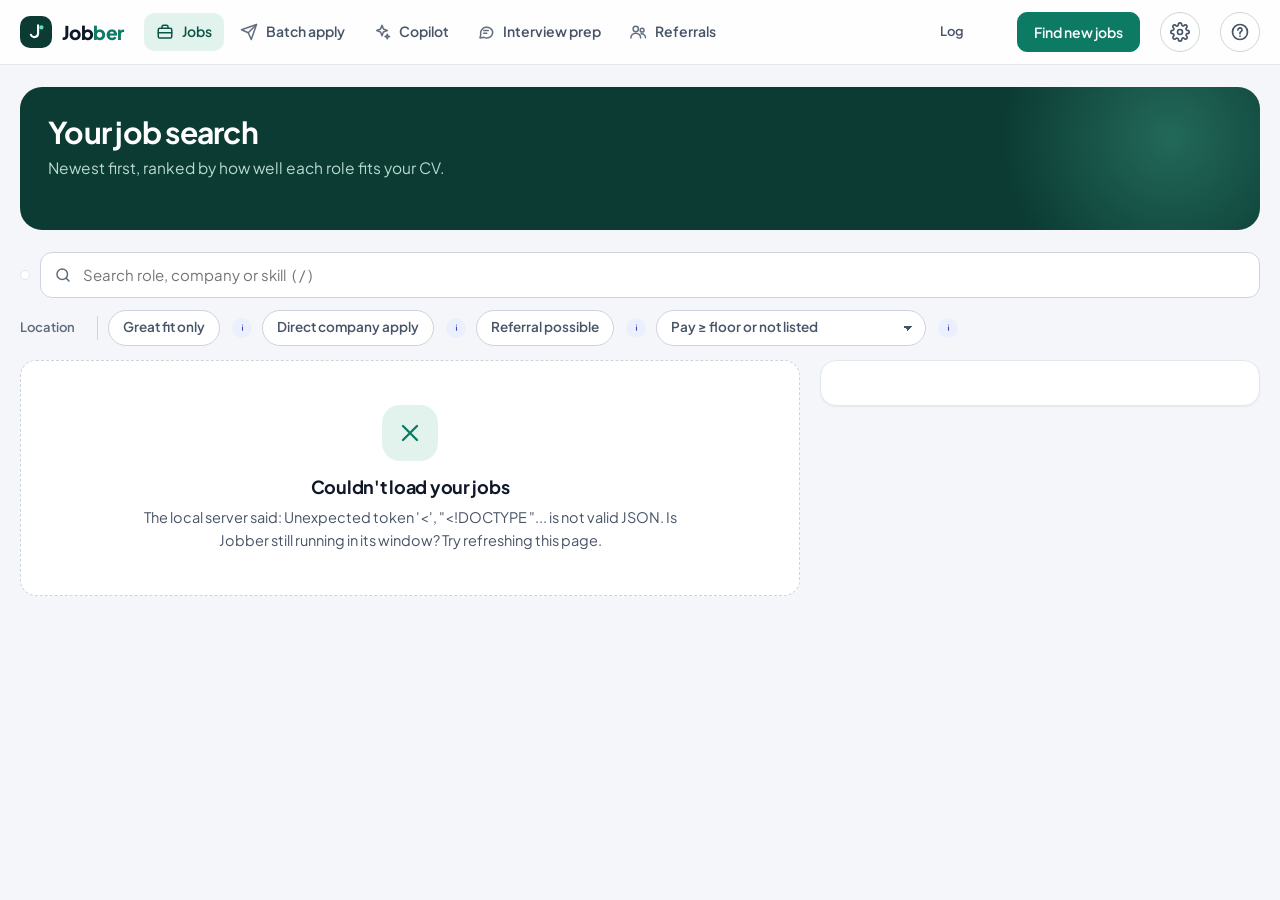
==== commit 0a9a45c3: "Interview prep tailored to each job: brief, JD-based questions with CV answers, coached mock intervi" ====
--- a/index.html
+++ b/index.html
@@ -111,6 +111,8 @@
 .why li::before{flex:none;width:18px;height:18px;border-radius:50%;display:grid;place-items:center;font-size:11px;font-weight:800;transform:translateY(3px)}
 .why li.p::before{content:"✓";background:var(--good-bg);color:var(--good)}
 .why li.g::before{content:"!";background:var(--warn-bg);color:var(--warn)}
+.pipe{display:flex;gap:6px;flex-wrap:wrap}
+.pipe .chip{min-height:32px;padding:4px 12px;font-size:13px}
 .nexthint{margin-top:10px;font-size:13.5px;color:var(--mute);display:flex;gap:8px;align-items:flex-start}
 .nexthint svg{width:16px;height:16px;flex:none;color:var(--accent);margin-top:2px}
 textarea{width:100%;min-height:80px;border:1px solid var(--line-strong);background:var(--surface);border-radius:var(--r);padding:10px 12px;resize:vertical}
@@ -126,30 +128,9 @@
 .refbox .row{display:flex;gap:8px;flex-wrap:wrap;align-items:center}
 .refbox label.know{display:flex;gap:8px;align-items:center;font-size:14px;font-weight:600;cursor:pointer}
 .pill svg{width:13px;height:13px;flex:none}
-.postlead{border:1px solid var(--line);border-radius:var(--r);padding:12px;display:grid;gap:8px;background:var(--sunken)}
+.lead{border:1px solid var(--line);border-radius:var(--r);padding:12px;display:grid;gap:8px;background:var(--sunken)}
 .desc{white-space:pre-wrap;font-size:14px;line-height:1.7;color:var(--fg);border-top:1px solid var(--line);margin-top:20px;padding-top:16px;max-width:68ch}
 .close{display:none}
-.fbtn{min-height:46px;border-radius:12px}
-.fbtn .badge{margin-left:2px}
-#active .chip{min-height:30px;padding:3px 8px 3px 12px;font-size:13px;background:var(--accent-soft);border-color:transparent;color:var(--accent-ink)}
-#active .chip svg{width:14px;height:14px}
-#active .clear{font-size:13px;font-weight:600;color:var(--mute);background:none;border:0;cursor:pointer;text-decoration:underline;text-underline-offset:3px}
-.startline{margin-top:14px;padding:12px 16px;display:flex;align-items:center;gap:14px;flex-wrap:wrap}
-.startline summary{display:flex;align-items:center;gap:12px;cursor:pointer;list-style:none;flex:1;min-width:0;font-size:14px}
-.startline summary::-webkit-details-marker{display:none}
-.startline .meter{flex:none;width:90px;height:6px;border-radius:99px;background:var(--sunken);overflow:hidden}
-.startline .meter i{display:block;height:100%;background:var(--accent)}
-.startline summary b,.startline summary .num{white-space:nowrap}
-.startline .nx{color:var(--mute);overflow:hidden;text-overflow:ellipsis;white-space:nowrap}
-.startline details{flex:1;min-width:0}
-.startline details[open]{flex-basis:100%}
-.startline .checks{margin-top:12px}
-.more-src{color:var(--faint)}
-.dstatus{display:flex;gap:10px;align-items:center;margin:4px 0 0}
-.dstatus select{flex:1}
-.detail details.sect:first-of-type{margin-top:18px}
-.detail .desc{border:0;margin:0;padding:0}
-.dlinks{display:flex;gap:6px;flex-wrap:wrap;margin-bottom:12px}
 
 body.nojobs .stats,body.nojobs .toolbar,body.nojobs .detail{display:none}
 body.nojobs .layout{grid-template-columns:1fr;padding-top:20px}
@@ -168,10 +149,7 @@
   .job{grid-template-columns:44px minmax(0,1fr);padding:14px;gap:12px}
   .acts{grid-column:1/-1;justify-content:flex-end}
   .ring{width:42px;height:42px}.ring b{width:33px;height:33px;font-size:13px}
-  #last,#eta,.keys{display:none}
-  .trow .search{min-width:0;flex:1 1 0}
-  .startline .nx{display:none}
-  .startline .meter{width:56px}
+  #last,#eta,.keys,.divider,#logBtn,.fl{display:none}
   .appbar #refresh{padding:6px 12px;min-height:36px;font-size:13px}
   .seg{width:100%;overflow-x:auto}.seg button{flex:1;padding:8px 10px}
 }
@@ -181,13 +159,9 @@
 <header class="appbar" data-page="jobs"><div class="wrap">
   <span class="grow"></span>
   <span class="muted small" id="last"></span>
+  <button class="btn ghost sm" id="logBtn" data-tip="See what the last search did, site by site">Log</button>
   <span class="muted small num" id="eta" aria-live="polite"></span>
   <button class="btn primary" id="refresh">Find new jobs</button>
-  <details class="mnu" id="barMenu"><summary class="btn ghost icon" aria-label="More: search log, setup">⋯</summary><div class="mnu-list" role="menu">
-    <button type="button" id="logBtn">Show the last search log</button>
-    <a href="/setup" target="_self">Change what Jobber searches for</a>
-    <button type="button" id="showStart">Show the getting-started list</button>
-  </div></details>
 </div></header>
 <script src="/ui.js"></script>
 
@@ -201,30 +175,27 @@
   <div class="panel running" id="progress" role="status" aria-live="polite"><span class="spin"></span><div style="min-width:0"><b>Searching job sites for you…</b><div class="small muted" id="progressTxt">Starting…</div></div><span class="grow"></span><span class="small muted" id="progressEta" style="white-space:nowrap">Takes a few minutes · you can keep browsing</span></div>
   <div id="signin" class="notice">LinkedIn is limiting visits from your internet connection right now. Other sites still updated. Try again in an hour or two.</div>
   <div id="log" class="panel"></div>
-  <section class="panel startline" id="start" hidden></section>
+  <section class="panel start" id="start" hidden></section>
 
   <div class="toolbar">
     <div class="trow">
       <div class="seg" id="tabs" role="tablist" aria-label="Which jobs to show"></div>
       <label class="search"><span id="searchIcon"></span>
         <input type="search" id="q" placeholder="Search role, company or skill  ( / )" aria-label="Search jobs"></label>
-      <details class="pop" id="filters"><summary class="btn fbtn" id="fsum"><span>Filters</span><span class="badge" id="fcount" hidden></span></summary>
-        <div class="pop-body" role="dialog" aria-label="Filters">
-          <div><h4>Location</h4><div class="row" id="locs"></div></div>
-          <div><h4>Show only</h4><div class="row">
-            <button class="chip" id="greatOnly" data-term="fit">Great fit (70%+)</button>
-            <button class="chip" id="directOnly" data-term="direct">Direct company apply</button>
-            <button class="chip" id="refOnly" data-term="referral">Referral possible</button></div></div>
-          <div><h4><span class="term" data-term="below" tabindex="0">Pay</span></h4>
-            <select class="chip" id="pay" aria-label="Pay filter">
-              <option value="ok">Pay ≥ floor or not listed</option>
-              <option value="listed">Pay listed ≥ floor</option>
-              <option value="all">Show all (incl. low pay / too senior)</option>
-            </select></div>
-          <div class="row"><button class="btn sm ghost" onclick="resetFilters()">Clear all</button><span class="grow"></span><button class="btn sm primary" onclick="this.closest('details').open=false">Done</button></div>
-        </div></details>
     </div>
-    <div class="trow" id="active" hidden></div>
+    <div class="trow">
+      <span class="fl">Location</span>
+      <span class="trow" id="locs" style="gap:6px"></span>
+      <span class="divider"></span>
+      <button class="chip" id="greatOnly">Great fit only</button><button class="tipbtn" data-term="fit"></button>
+      <button class="chip" id="directOnly">Direct company apply</button><button class="tipbtn" data-term="direct"></button>
+      <button class="chip" id="refOnly">Referral possible</button><button class="tipbtn" data-term="referral"></button>
+      <select class="chip" id="pay" aria-label="Pay filter">
+        <option value="ok">Pay ≥ floor or not listed</option>
+        <option value="listed">Pay listed ≥ floor</option>
+        <option value="all">Show all (incl. low pay / too senior)</option>
+      </select><button class="tipbtn" data-term="below"></button>
+    </div>
   </div>
 
   <div class="layout">
@@ -236,7 +207,7 @@
 <script>
 const $=id=>document.getElementById(id);
 const {esc,ICONS,tip,empty}=Jobber;
-$("searchIcon").outerHTML=ICONS.search;$("fsum").insertAdjacentHTML("afterbegin",ICONS.filter);
+$("searchIcon").outerHTML=ICONS.search;
 const cap=s=>s?s[0].toUpperCase()+s.slice(1):"";
 const ICON={
   star:'<svg viewBox="0 0 24 24" fill="none" stroke="currentColor" stroke-width="2" stroke-linejoin="round"><path d="m12 3 2.7 5.6 6.1.9-4.4 4.3 1 6.1L12 17l-5.4 2.9 1-6.1-4.4-4.3 6.1-.9z"/></svg>',
@@ -319,7 +290,6 @@
   $("tabs").innerHTML=tabs.map(([k,l,n])=>`<button class="${view===k?"on":""}" data-v="${k}" role="tab">${l}<span class="c">${n}</span></button>`).join("");
   $("locs").innerHTML=["",...LOCS].map(l=>`<button class="chip ${loc===l?"on":""}" data-l="${l}">${l||"All locations"}</button>`).join("");
   $("greatOnly").classList.toggle("on",great);$("directOnly").classList.toggle("on",direct);$("refOnly").classList.toggle("on",refOnly);
-  renderActive();
 
   document.body.classList.toggle("nojobs",!JOBS.length);
   const list=JOBS.filter(j=>inView(j)&&passes(j));visible=[];
@@ -343,15 +313,6 @@
   if(view==="hidden")return empty({icon:"x",title:"Nothing hidden",body:"Jobs you dismiss with ✕ go here, so you can bring them back if you change your mind."});
   return empty({icon:"search",title:"No jobs match these filters",body:"Try another location, turn off \"Great fit only\", or clear the search box.",actions:`<button class="btn" onclick="resetFilters()">Clear all filters</button>`});
 }
-function renderActive(){
-  const pay=$("pay"),on=[];
-  if(loc)on.push(["loc",loc]);if(great)on.push(["great","Great fit"]);if(direct)on.push(["direct","Direct apply"]);if(refOnly)on.push(["ref","Referral possible"]);
-  if(pay.value!=="ok")on.push(["pay",pay.options[pay.selectedIndex].text]);if(stat==="today")on.push(["today","New in last 24 hours"]);
-  $("fcount").hidden=!on.length;$("fcount").textContent=on.length;
-  $("active").hidden=!on.length;
-  $("active").innerHTML=on.map(([k,l])=>`<button class="chip" data-rm="${k}" aria-label="Remove filter: ${esc(l)}">${esc(l)} ${ICONS.x}</button>`).join("")+(on.length>1?`<button class="clear" onclick="resetFilters()">Clear all</button>`:"");
-}
-function rmFilter(k){if(k==="loc")loc="";if(k==="great")great=false;if(k==="direct")direct=false;if(k==="ref")refOnly=false;if(k==="pay")$("pay").value="ok";if(k==="today")stat="";render()}
 function resetFilters(){loc="";great=false;direct=false;refOnly=false;stat="";$("q").value="";$("pay").value="ok";render()}
 let startHidden=false;try{startHidden=localStorage.getItem("jb_start_hide")==="1"}catch(e){}
 function renderStart(){
@@ -363,10 +324,9 @@
     ["Get interview-ready","Write one STAR story.",did(["interviewing","offer"]),`<a href="/prep">Interview prep</a>`]];
   const n=items.filter(i=>i[2]).length;
   if(startHidden||n===items.length){el.hidden=true;return}
-  el.hidden=false;const nx=items.find(i=>!i[2]),wasOpen=el.querySelector("details")?.open;
-  el.innerHTML=`<details ${wasOpen?"open":""}><summary><b>Getting started</b><span class="meter" aria-hidden="true"><i style="width:${n/items.length*100}%"></i></span><span class="small muted num">${n} of ${items.length}</span><span class="nx">Next: ${esc(nx[0])}</span><span class="small" style="color:var(--info);font-weight:600;white-space:nowrap">See steps</span></summary>
-   <ol class="checks">${items.map(([t,d,ok,link])=>`<li class="${ok?"done":""}"><span class="ck">${ok?ICONS.check:""}</span><div><b>${t}</b>${d} ${ok?"":link}</div></li>`).join("")}</ol></details>
-   <button class="btn ghost icon sm" onclick="hideStart()" aria-label="Hide the getting-started list" data-tip="Hide this. Bring it back from the ⋯ menu.">${ICONS.x}</button>`;
+  el.hidden=false;
+  el.innerHTML=`<div class="start-h"><h2>Getting started</h2><span class="pill accent">${n} of ${items.length} done</span><span class="grow"></span><button class="btn ghost sm" onclick="hideStart()">Hide</button></div>
+   <ol class="checks">${items.map(([t,d,ok,link])=>`<li class="${ok?"done":""}"><span class="ck">${ok?ICONS.check:""}</span><div><b>${t}</b>${d} ${ok?"":link}</div></li>`).join("")}</ol>`;
 }
 function hideStart(){startHidden=true;try{localStorage.setItem("jb_start_hide","1")}catch(e){}renderStart()}
 function section(name,g,collapsible,hint){
@@ -381,26 +341,20 @@
   <div style="min-width:0"><div class="t"><span>${esc(j.title)}</span>${j.age_days!=null&&j.age_days<=1&&j.status==="new"?'<em class="new">New</em>':""}</div>
     <div class="meta"><b>${esc(j.company)}</b> · ${esc(j.location_bucket)} · ${ago(j)}</div>
     <div class="tags">${s?`<span class="pill ${(j.filtered||"").includes("Salary")?"bad":"good"} num">${s}</span>`:`<span class="pill">Pay not listed</span>`}
-      ${e?`<span class="pill ${j.exp_min>4?"bad":""}">${e}</span>`:""}${signal(j)}</div>
+      ${e?`<span class="pill ${j.exp_min>4?"bad":""}">${e}</span>`:""}${isDirect(j)?`<span class="pill accent" data-term="direct">${esc(cap(j.ats))}</span>`:""}${refPill(j)}<span class="pill" data-tip="Where Jobber found this job">${esc(src(j))}</span></div>
     ${j._ask?`<div class="ask">Did you apply? <button class="btn sm primary" data-a="yes">Yes, mark applied</button><button class="btn sm" data-a="no">Not yet</button></div>`:""}</div>
   <div class="acts">
     <button class="icon ${saved?"on":""}" data-act="save" data-tip="${saved?"Remove from saved":"Save for later"} (S)" aria-label="${saved?"Unsave":"Save"}" aria-pressed="${saved}">${ICON.star}</button>
+    <button class="icon" data-act="hide" data-tip="Not interested: hide it (X)" aria-label="Hide">${ICON.x}</button>
     <a class="btn primary sm" data-act="apply" href="${esc(j.apply_url)}" target="_blank" rel="noopener">Apply ${ICON.out}</a>
-    ${Jobber.menu([{label:"Not interested: hide it (X)",icon:"x",attrs:'data-act="hide"'},
-      ...Object.entries(j.sources).map(([k,u])=>({label:`Open on ${srcName(k)}`,icon:"arrow",href:u})),
-      {label:"Details, referral and notes",icon:"file",attrs:'data-act="open"'}],{label:`More for ${j.title}`})}
   </div></div>`;
 }
 function refText(r){if(!r)return "";const p=[];
   if(r.known)p.push("You know someone");
   if(r.connections)p.push(`${r.connections} ${r.connections===1?"connection":"connections"}`);
   if(r.alumni)p.push(`${r.alumni} alumni`);return p.join(" · ")}
-/* One signal per card, most useful first: someone you know > a poster to contact > a quick direct form > where it was found. */
-function signal(j){
-  if(j.referral)return `<span class="pill good" data-tip="You can ask for a referral here. These jobs rank higher.">${ICONS.user}${esc(refText(j.referral))}</span>`;
-  if(j.lead&&j.lead.poster)return `<span class="pill info" data-tip="Found in a LinkedIn post. The poster is your contact for this job.">Posted by ${esc(j.lead.poster)}</span>`;
-  if(isDirect(j))return `<span class="pill accent" data-term="direct">${esc(cap(j.ats))}</span>`;
-  return `<span class="pill" data-tip="Where Jobber found this job">${esc(src(j))}</span>`}
+function refPill(j){return (j.referral?`<span class="pill good" data-tip="You can ask for a referral here. These jobs rank higher.">${ICONS.user}${esc(refText(j.referral))}</span>`:"")+
+  (j.lead&&j.lead.poster?`<span class="pill info" data-tip="Found in a LinkedIn post. The poster is your contact for this job.">Posted by ${esc(j.lead.poster)}</span>`:"")}
 async function copyText(el,btn){try{await navigator.clipboard.writeText(el.value)}catch(e){el.select();document.execCommand("copy")}
   Jobber.toast?Jobber.toast("Copied. Paste it into a LinkedIn message and send it yourself."):btn.textContent="Copied"}
 async function loadRef(j){
@@ -408,7 +362,7 @@
   let r;try{r=await fetch("/api/network/job/"+j.id).then(x=>x.json());if(r.error)throw new Error(r.error)}catch(e){box.innerHTML=`<div class="small muted">Couldn't load referral help: ${esc(e.message)}</div>`;return}
   if(sel!==j.id)return;
   const ref=r.referral,lead=r.lead;
-  box.innerHTML=`${lead?`<div class="postlead"><div class="who-line"><b>Found in a LinkedIn post${lead.poster?` by ${esc(lead.poster)}`:""}</b></div>
+  box.innerHTML=`${lead?`<div class="lead"><div class="who-line"><b>Found in a LinkedIn post${lead.poster?` by ${esc(lead.poster)}`:""}</b></div>
       <div class="row">${lead.post_url?`<a class="btn sm" href="${esc(lead.post_url)}" target="_blank" rel="noopener">Open the post ${ICON.out}</a>`:""}${lead.poster_url?`<a class="btn sm" href="${esc(lead.poster_url)}" target="_blank" rel="noopener">${esc(lead.poster||"Poster")}'s profile ${ICON.out}</a>`:""}${lead.email?`<a class="btn sm" href="mailto:${esc(lead.email.split(",")[0])}">Email ${esc(lead.email.split(",")[0])}</a>`:""}</div>
       ${r.poster_note?`<textarea class="in" id="posterNote" aria-label="Message to the poster">${esc(r.poster_note)}</textarea><div class="row"><button class="btn sm" data-copy="posterNote">Copy message to ${esc((lead.poster||"poster").split(" ")[0])}</button></div>`:""}</div>`:""}
     <div class="who-line">${ref?`<span class="pill good">${ICONS.user}${esc(refText(ref))}</span> work at ${esc(j.company)}. Ask one of them for a referral.`:`Find someone at ${esc(j.company)} who can refer you. These open LinkedIn in your browser; Jobber never visits them.`}</div>
@@ -429,25 +383,23 @@
     <div class="fact"><span class="label">Experience</span><b>${e||"Not stated"}</b></div>
     <div class="fact"><span class="label">Location</span><b>${esc(j.location_bucket)}</b></div>
     <div class="fact"><span class="label">Posted</span><b>${ago(j)}</b></div></div>
-  <div class="dstatus"><label class="label" for="statusSel">Status</label><select class="in" id="statusSel">${STATUS.map(([st,l])=>`<option value="${st}" ${j.status===st?"selected":""}>${l}</option>`).join("")}</select></div>
-  <div class="nexthint">${ICONS.bulb}<span>${NEXT[j.status]?NEXT[j.status](j):""}</span></div>
-  ${isDirect(j)?`<div class="small muted" style="margin-top:10px">Applies on <span class="term" data-term="direct" tabindex="0">${esc(cap(j.ats))}</span>, so Batch apply can prefill it.</div>`:""}
+  ${isDirect(j)?`<div class="pill accent">Applies on ${esc(cap(j.ats))}, ready for Batch apply</div> ${tip("direct")}`:""}
   <div class="label dh">Why it's a ${j.fit}% fit</div>
   <ul class="why">${j.fit_pros.map(p=>`<li class="p">${esc(p)}</li>`).join("")}${j.fit_gaps.map(p=>`<li class="g">${esc(p)}</li>`).join("")}</ul>
-  <details class="sect" ${j.referral||j.lead?"open":""}><summary>Get a referral<span class="hint">${j.referral?esc(refText(j.referral)):j.lead?"From a LinkedIn post":"Who to ask, plus a message"}</span></summary>
-    <div class="sect-body"><div class="refbox" id="refbox"><div class="small muted">Loading…</div></div></div></details>
-  <details class="sect" ${j.notes?"open":""}><summary>Your notes<span class="hint">${j.notes?"":"Recruiter, follow-up date…"}</span></summary>
-    <div class="sect-body"><textarea id="notes" placeholder="Referral, recruiter name, follow-up date…">${esc(j.notes)}</textarea></div></details>
-  <details class="sect"><summary>Job description<span class="hint">${Object.keys(j.sources).map(srcName).join(", ")}</span></summary>
-    <div class="sect-body"><div class="dlinks">${Object.entries(j.sources).map(([k,u])=>`<a class="pill" href="${esc(u)}" target="_blank" rel="noopener">Open on ${esc(srcName(k))} ↗</a>`).join("")}</div>
-    <div class="desc">${j.description?esc(j.description):"No description from this site. Open the listing for full details."}</div></div></details>`;
+  <div class="label dh">Get a referral ${tip("referral")}</div>
+  <div class="refbox" id="refbox"><div class="small muted">Loading…</div></div>
+  <div class="label dh">Where you are with this job</div>
+  <div class="pipe" role="group" aria-label="Status">${["new","saved",...PIPE,"hidden"].map(st=>`<button class="chip ${j.status===st?"on":""}" data-st="${st}" aria-pressed="${j.status===st}">${cap(st)}</button>`).join("")}</div>
+  <div class="nexthint">${ICONS.bulb}<span>${NEXT[j.status]?NEXT[j.status](j):""}</span></div>
+  <div class="label dh"><label for="notes">Your notes</label></div><textarea id="notes" placeholder="Referral, recruiter name, follow-up date…">${esc(j.notes)}</textarea>
+  <div class="label dh">Found on</div><div class="links">${Object.entries(j.sources).map(([k,u])=>`<a class="pill" href="${esc(u)}" target="_blank" rel="noopener">${esc(srcName(k))} ↗</a>`).join("")}</div>
+  <div class="desc">${j.description?esc(j.description):"No description from this site. Open the listing for full details."}</div>`;
   loadRef(j);
 }
-const STATUS=[["new","New (not decided)"],["saved","Saved for later"],["applied","Applied"],["interviewing","Interviewing"],["offer","Offer"],["rejected","Rejected"],["hidden","Hidden (not interested)"]];
 const NEXT={new:()=>"Like it? Save it for later, or press Apply. Jobber will ask if you applied so it can track it.",
   saved:()=>"On your shortlist. When you're ready, apply here or queue several in Batch apply.",
-  applied:()=>`Nice work. If you don't hear back in about a week, send a short follow-up: <a href="/copilot#follow">Copilot reminds you</a>.`,
-  interviewing:j=>`Congratulations! <a href="/prep?job=${esc(j.id)}">Prepare for this interview</a>: a company brief, likely questions and mock practice.`,
+  applied:j=>`Nice work. If you don't hear back in about a week, send a short follow-up: <a href="/copilot#follow">Copilot reminds you</a>. Got a call? <a href="/prep?job=${esc(j.id)}">Prep for this interview</a>.`,
+  interviewing:j=>`Congratulations! <a href="/prep?job=${esc(j.id)}">Prep for this interview</a>: a brief on the company, the questions this job will likely ask with answers from your CV, and a mock interview with feedback.`,
   offer:()=>"Well done! Compare it against your pay floor and don't be shy to negotiate.",
   rejected:()=>"It happens to everyone. Note anything you learned; it makes the next one better.",
   hidden:()=>"Hidden from your list. Press New to bring it back."};
@@ -463,8 +415,6 @@
   const l=d("l");if(l){loc=l.l;render();return}
   const c=d("c");if(c){collapsed.has(c.c)?collapsed.delete(c.c):collapsed.add(c.c);render();return}
   if(t.closest("[data-x]")){$("detail").classList.remove("open");return}
-  const rm=d("rm");if(rm){rmFilter(rm.rm);return}
-  if(t.closest("details.pop")||(t.closest("details.mnu")&&!d("act"))||t.closest("#barMenu"))return;
   const cp=d("copy");if(cp){copyText($(cp.copy),t.closest("[data-copy]"));return}
   if(t.id==="trackRef"&&sel){const j=byId(sel);fetch("/api/copilot/outreach",{method:"POST",body:JSON.stringify({job_id:j.id,company:j.company,person:"",role:"Referral",note:"Referral ask"})}).then(()=>Jobber.toast&&Jobber.toast("Added to Copilot → Outreach"));return}
   const jid=t.closest(".job")?.dataset.id||sel;const j=jid&&byId(jid);
@@ -473,8 +423,7 @@
   const act=d("act")?.act;
   if(act==="apply"&&j){if(j.status==="new"||j.status==="saved"){j._ask=true;setTimeout(render,300)}return}
   if(act==="save"&&j){setStatus(j,j.status==="saved"?"new":"saved");return}
-  if(act==="hide"&&j){setStatus(j,"hidden");Jobber.toast&&Jobber.toast(`Hidden. Find it under the Hidden tab.`);return}
-  if(act==="open"&&j){select(j.id,true);return}
+  if(act==="hide"&&j){setStatus(j,"hidden");return}
   const row=t.closest(".job");if(row)select(row.dataset.id,true);
 });
 document.addEventListener("keydown",e=>{
@@ -487,14 +436,13 @@
   else if(k==="escape")$("detail").classList.remove("open");
   else if(k==="/"){e.preventDefault();$("q").focus()}
 });
-document.addEventListener("change",e=>{if(e.target.id==="statusSel"&&sel){setStatus(byId(sel),e.target.value);return}if(e.target.id==="knowSomeone"&&sel){const j=byId(sel);
+document.addEventListener("change",e=>{if(e.target.id==="knowSomeone"&&sel){const j=byId(sel);
   fetch("/api/network/known",{method:"POST",body:JSON.stringify({company:j.company,known:e.target.checked})}).then(load);return}
   if(e.target.id==="notes"&&sel){const j=byId(sel);j.notes=e.target.value;fetch("/api/jobs/"+sel,{method:"POST",body:JSON.stringify({notes:j.notes})})}});
 $("greatOnly").onclick=()=>{great=!great;render()};
 $("directOnly").onclick=()=>{direct=!direct;render()};
 $("refOnly").onclick=()=>{refOnly=!refOnly;render()};
 ["q","pay"].forEach(id=>$(id).addEventListener("input",render));
-$("showStart").onclick=()=>{startHidden=false;try{localStorage.removeItem("jb_start_hide")}catch(e){}renderStart();$("start").scrollIntoView({block:"nearest"})};
 $("logBtn").onclick=()=>{$("log").style.display=$("log").style.display==="block"?"none":"block"};
 // Time estimate: the server times each search and returns the last one's length (estimate_seconds),
 // plus started/eta_seconds while a search runs, so people know it isn't stuck.
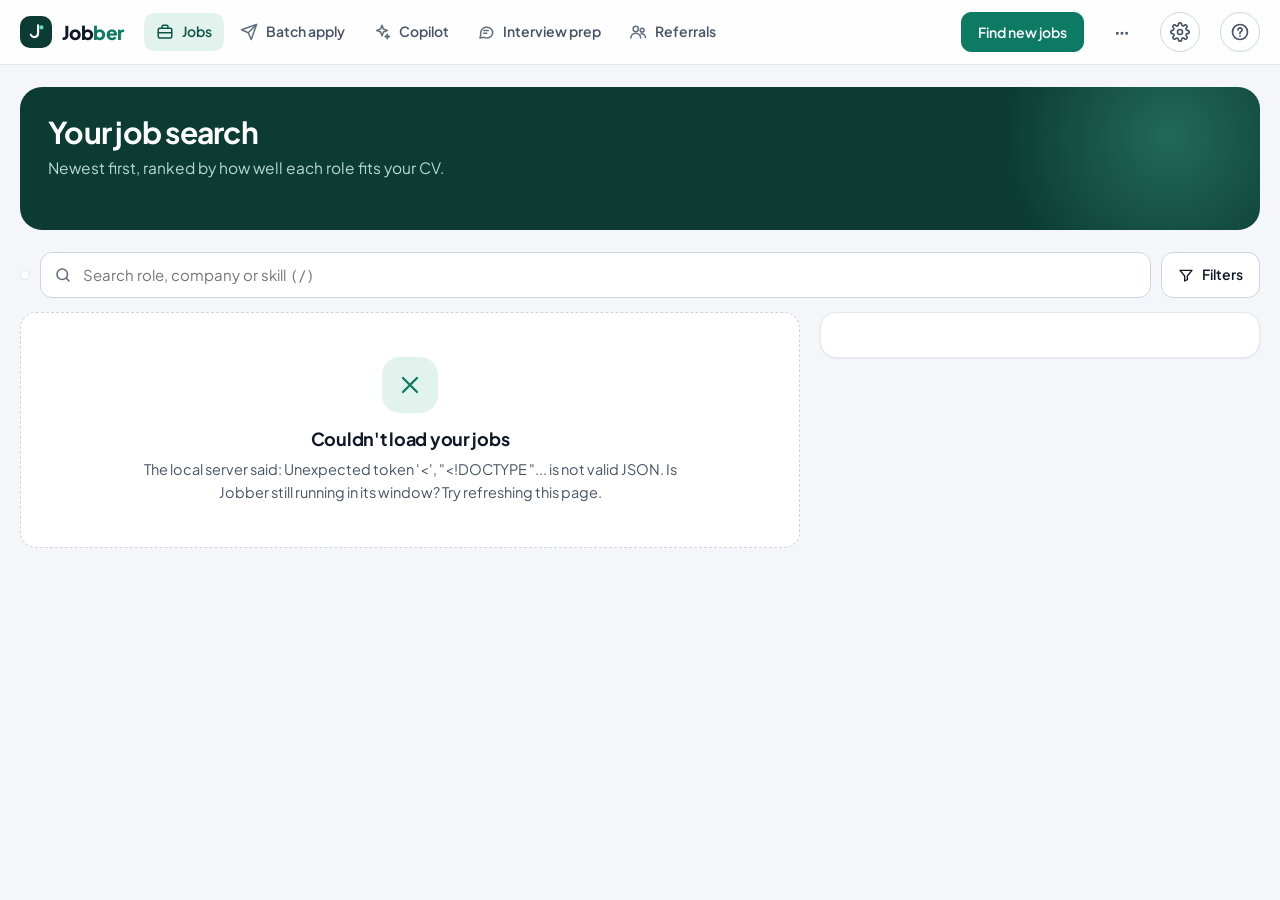
==== commit 1637066d: "Merge remote-tracking branch 'origin/declutter-ui' into app-shell" ====
--- a/index.html
+++ b/index.html
@@ -111,8 +111,6 @@
 .why li::before{flex:none;width:18px;height:18px;border-radius:50%;display:grid;place-items:center;font-size:11px;font-weight:800;transform:translateY(3px)}
 .why li.p::before{content:"✓";background:var(--good-bg);color:var(--good)}
 .why li.g::before{content:"!";background:var(--warn-bg);color:var(--warn)}
-.pipe{display:flex;gap:6px;flex-wrap:wrap}
-.pipe .chip{min-height:32px;padding:4px 12px;font-size:13px}
 .nexthint{margin-top:10px;font-size:13.5px;color:var(--mute);display:flex;gap:8px;align-items:flex-start}
 .nexthint svg{width:16px;height:16px;flex:none;color:var(--accent);margin-top:2px}
 textarea{width:100%;min-height:80px;border:1px solid var(--line-strong);background:var(--surface);border-radius:var(--r);padding:10px 12px;resize:vertical}
@@ -128,9 +126,30 @@
 .refbox .row{display:flex;gap:8px;flex-wrap:wrap;align-items:center}
 .refbox label.know{display:flex;gap:8px;align-items:center;font-size:14px;font-weight:600;cursor:pointer}
 .pill svg{width:13px;height:13px;flex:none}
-.lead{border:1px solid var(--line);border-radius:var(--r);padding:12px;display:grid;gap:8px;background:var(--sunken)}
+.postlead{border:1px solid var(--line);border-radius:var(--r);padding:12px;display:grid;gap:8px;background:var(--sunken)}
 .desc{white-space:pre-wrap;font-size:14px;line-height:1.7;color:var(--fg);border-top:1px solid var(--line);margin-top:20px;padding-top:16px;max-width:68ch}
 .close{display:none}
+.fbtn{min-height:46px;border-radius:12px}
+.fbtn .badge{margin-left:2px}
+#active .chip{min-height:30px;padding:3px 8px 3px 12px;font-size:13px;background:var(--accent-soft);border-color:transparent;color:var(--accent-ink)}
+#active .chip svg{width:14px;height:14px}
+#active .clear{font-size:13px;font-weight:600;color:var(--mute);background:none;border:0;cursor:pointer;text-decoration:underline;text-underline-offset:3px}
+.startline{margin-top:14px;padding:12px 16px;display:flex;align-items:center;gap:14px;flex-wrap:wrap}
+.startline summary{display:flex;align-items:center;gap:12px;cursor:pointer;list-style:none;flex:1;min-width:0;font-size:14px}
+.startline summary::-webkit-details-marker{display:none}
+.startline .meter{flex:none;width:90px;height:6px;border-radius:99px;background:var(--sunken);overflow:hidden}
+.startline .meter i{display:block;height:100%;background:var(--accent)}
+.startline summary b,.startline summary .num{white-space:nowrap}
+.startline .nx{color:var(--mute);overflow:hidden;text-overflow:ellipsis;white-space:nowrap}
+.startline details{flex:1;min-width:0}
+.startline details[open]{flex-basis:100%}
+.startline .checks{margin-top:12px}
+.more-src{color:var(--faint)}
+.dstatus{display:flex;gap:10px;align-items:center;margin:4px 0 0}
+.dstatus select{flex:1}
+.detail details.sect:first-of-type{margin-top:18px}
+.detail .desc{border:0;margin:0;padding:0}
+.dlinks{display:flex;gap:6px;flex-wrap:wrap;margin-bottom:12px}
 
 body.nojobs .stats,body.nojobs .toolbar,body.nojobs .detail{display:none}
 body.nojobs .layout{grid-template-columns:1fr;padding-top:20px}
@@ -149,7 +168,10 @@
   .job{grid-template-columns:44px minmax(0,1fr);padding:14px;gap:12px}
   .acts{grid-column:1/-1;justify-content:flex-end}
   .ring{width:42px;height:42px}.ring b{width:33px;height:33px;font-size:13px}
-  #last,#eta,.keys,.divider,#logBtn,.fl{display:none}
+  #last,#eta,.keys{display:none}
+  .trow .search{min-width:0;flex:1 1 0}
+  .startline .nx{display:none}
+  .startline .meter{width:56px}
   .appbar #refresh{padding:6px 12px;min-height:36px;font-size:13px}
   .seg{width:100%;overflow-x:auto}.seg button{flex:1;padding:8px 10px}
 }
@@ -159,9 +181,13 @@
 <header class="appbar" data-page="jobs"><div class="wrap">
   <span class="grow"></span>
   <span class="muted small" id="last"></span>
-  <button class="btn ghost sm" id="logBtn" data-tip="See what the last search did, site by site">Log</button>
   <span class="muted small num" id="eta" aria-live="polite"></span>
   <button class="btn primary" id="refresh">Find new jobs</button>
+  <details class="mnu" id="barMenu"><summary class="btn ghost icon" aria-label="More: search log, setup">⋯</summary><div class="mnu-list" role="menu">
+    <button type="button" id="logBtn">Show the last search log</button>
+    <a href="/setup" target="_self">Change what Jobber searches for</a>
+    <button type="button" id="showStart">Show the getting-started list</button>
+  </div></details>
 </div></header>
 <script src="/ui.js"></script>
 
@@ -175,27 +201,30 @@
   <div class="panel running" id="progress" role="status" aria-live="polite"><span class="spin"></span><div style="min-width:0"><b>Searching job sites for you…</b><div class="small muted" id="progressTxt">Starting…</div></div><span class="grow"></span><span class="small muted" id="progressEta" style="white-space:nowrap">Takes a few minutes · you can keep browsing</span></div>
   <div id="signin" class="notice">LinkedIn is limiting visits from your internet connection right now. Other sites still updated. Try again in an hour or two.</div>
   <div id="log" class="panel"></div>
-  <section class="panel start" id="start" hidden></section>
+  <section class="panel startline" id="start" hidden></section>
 
   <div class="toolbar">
     <div class="trow">
       <div class="seg" id="tabs" role="tablist" aria-label="Which jobs to show"></div>
       <label class="search"><span id="searchIcon"></span>
         <input type="search" id="q" placeholder="Search role, company or skill  ( / )" aria-label="Search jobs"></label>
+      <details class="pop" id="filters"><summary class="btn fbtn" id="fsum"><span>Filters</span><span class="badge" id="fcount" hidden></span></summary>
+        <div class="pop-body" role="dialog" aria-label="Filters">
+          <div><h4>Location</h4><div class="row" id="locs"></div></div>
+          <div><h4>Show only</h4><div class="row">
+            <button class="chip" id="greatOnly" data-term="fit">Great fit (70%+)</button>
+            <button class="chip" id="directOnly" data-term="direct">Direct company apply</button>
+            <button class="chip" id="refOnly" data-term="referral">Referral possible</button></div></div>
+          <div><h4><span class="term" data-term="below" tabindex="0">Pay</span></h4>
+            <select class="chip" id="pay" aria-label="Pay filter">
+              <option value="ok">Pay ≥ floor or not listed</option>
+              <option value="listed">Pay listed ≥ floor</option>
+              <option value="all">Show all (incl. low pay / too senior)</option>
+            </select></div>
+          <div class="row"><button class="btn sm ghost" onclick="resetFilters()">Clear all</button><span class="grow"></span><button class="btn sm primary" onclick="this.closest('details').open=false">Done</button></div>
+        </div></details>
     </div>
-    <div class="trow">
-      <span class="fl">Location</span>
-      <span class="trow" id="locs" style="gap:6px"></span>
-      <span class="divider"></span>
-      <button class="chip" id="greatOnly">Great fit only</button><button class="tipbtn" data-term="fit"></button>
-      <button class="chip" id="directOnly">Direct company apply</button><button class="tipbtn" data-term="direct"></button>
-      <button class="chip" id="refOnly">Referral possible</button><button class="tipbtn" data-term="referral"></button>
-      <select class="chip" id="pay" aria-label="Pay filter">
-        <option value="ok">Pay ≥ floor or not listed</option>
-        <option value="listed">Pay listed ≥ floor</option>
-        <option value="all">Show all (incl. low pay / too senior)</option>
-      </select><button class="tipbtn" data-term="below"></button>
-    </div>
+    <div class="trow" id="active" hidden></div>
   </div>
 
   <div class="layout">
@@ -207,7 +236,7 @@
 <script>
 const $=id=>document.getElementById(id);
 const {esc,ICONS,tip,empty}=Jobber;
-$("searchIcon").outerHTML=ICONS.search;
+$("searchIcon").outerHTML=ICONS.search;$("fsum").insertAdjacentHTML("afterbegin",ICONS.filter);
 const cap=s=>s?s[0].toUpperCase()+s.slice(1):"";
 const ICON={
   star:'<svg viewBox="0 0 24 24" fill="none" stroke="currentColor" stroke-width="2" stroke-linejoin="round"><path d="m12 3 2.7 5.6 6.1.9-4.4 4.3 1 6.1L12 17l-5.4 2.9 1-6.1-4.4-4.3 6.1-.9z"/></svg>',
@@ -290,6 +319,7 @@
   $("tabs").innerHTML=tabs.map(([k,l,n])=>`<button class="${view===k?"on":""}" data-v="${k}" role="tab">${l}<span class="c">${n}</span></button>`).join("");
   $("locs").innerHTML=["",...LOCS].map(l=>`<button class="chip ${loc===l?"on":""}" data-l="${l}">${l||"All locations"}</button>`).join("");
   $("greatOnly").classList.toggle("on",great);$("directOnly").classList.toggle("on",direct);$("refOnly").classList.toggle("on",refOnly);
+  renderActive();
 
   document.body.classList.toggle("nojobs",!JOBS.length);
   const list=JOBS.filter(j=>inView(j)&&passes(j));visible=[];
@@ -313,6 +343,15 @@
   if(view==="hidden")return empty({icon:"x",title:"Nothing hidden",body:"Jobs you dismiss with ✕ go here, so you can bring them back if you change your mind."});
   return empty({icon:"search",title:"No jobs match these filters",body:"Try another location, turn off \"Great fit only\", or clear the search box.",actions:`<button class="btn" onclick="resetFilters()">Clear all filters</button>`});
 }
+function renderActive(){
+  const pay=$("pay"),on=[];
+  if(loc)on.push(["loc",loc]);if(great)on.push(["great","Great fit"]);if(direct)on.push(["direct","Direct apply"]);if(refOnly)on.push(["ref","Referral possible"]);
+  if(pay.value!=="ok")on.push(["pay",pay.options[pay.selectedIndex].text]);if(stat==="today")on.push(["today","New in last 24 hours"]);
+  $("fcount").hidden=!on.length;$("fcount").textContent=on.length;
+  $("active").hidden=!on.length;
+  $("active").innerHTML=on.map(([k,l])=>`<button class="chip" data-rm="${k}" aria-label="Remove filter: ${esc(l)}">${esc(l)} ${ICONS.x}</button>`).join("")+(on.length>1?`<button class="clear" onclick="resetFilters()">Clear all</button>`:"");
+}
+function rmFilter(k){if(k==="loc")loc="";if(k==="great")great=false;if(k==="direct")direct=false;if(k==="ref")refOnly=false;if(k==="pay")$("pay").value="ok";if(k==="today")stat="";render()}
 function resetFilters(){loc="";great=false;direct=false;refOnly=false;stat="";$("q").value="";$("pay").value="ok";render()}
 let startHidden=false;try{startHidden=localStorage.getItem("jb_start_hide")==="1"}catch(e){}
 function renderStart(){
@@ -324,9 +363,10 @@
     ["Get interview-ready","Write one STAR story.",did(["interviewing","offer"]),`<a href="/prep">Interview prep</a>`]];
   const n=items.filter(i=>i[2]).length;
   if(startHidden||n===items.length){el.hidden=true;return}
-  el.hidden=false;
-  el.innerHTML=`<div class="start-h"><h2>Getting started</h2><span class="pill accent">${n} of ${items.length} done</span><span class="grow"></span><button class="btn ghost sm" onclick="hideStart()">Hide</button></div>
-   <ol class="checks">${items.map(([t,d,ok,link])=>`<li class="${ok?"done":""}"><span class="ck">${ok?ICONS.check:""}</span><div><b>${t}</b>${d} ${ok?"":link}</div></li>`).join("")}</ol>`;
+  el.hidden=false;const nx=items.find(i=>!i[2]),wasOpen=el.querySelector("details")?.open;
+  el.innerHTML=`<details ${wasOpen?"open":""}><summary><b>Getting started</b><span class="meter" aria-hidden="true"><i style="width:${n/items.length*100}%"></i></span><span class="small muted num">${n} of ${items.length}</span><span class="nx">Next: ${esc(nx[0])}</span><span class="small" style="color:var(--info);font-weight:600;white-space:nowrap">See steps</span></summary>
+   <ol class="checks">${items.map(([t,d,ok,link])=>`<li class="${ok?"done":""}"><span class="ck">${ok?ICONS.check:""}</span><div><b>${t}</b>${d} ${ok?"":link}</div></li>`).join("")}</ol></details>
+   <button class="btn ghost icon sm" onclick="hideStart()" aria-label="Hide the getting-started list" data-tip="Hide this. Bring it back from the ⋯ menu.">${ICONS.x}</button>`;
 }
 function hideStart(){startHidden=true;try{localStorage.setItem("jb_start_hide","1")}catch(e){}renderStart()}
 function section(name,g,collapsible,hint){
@@ -341,20 +381,26 @@
   <div style="min-width:0"><div class="t"><span>${esc(j.title)}</span>${j.age_days!=null&&j.age_days<=1&&j.status==="new"?'<em class="new">New</em>':""}</div>
     <div class="meta"><b>${esc(j.company)}</b> · ${esc(j.location_bucket)} · ${ago(j)}</div>
     <div class="tags">${s?`<span class="pill ${(j.filtered||"").includes("Salary")?"bad":"good"} num">${s}</span>`:`<span class="pill">Pay not listed</span>`}
-      ${e?`<span class="pill ${j.exp_min>4?"bad":""}">${e}</span>`:""}${isDirect(j)?`<span class="pill accent" data-term="direct">${esc(cap(j.ats))}</span>`:""}${refPill(j)}<span class="pill" data-tip="Where Jobber found this job">${esc(src(j))}</span></div>
+      ${e?`<span class="pill ${j.exp_min>4?"bad":""}">${e}</span>`:""}${signal(j)}</div>
     ${j._ask?`<div class="ask">Did you apply? <button class="btn sm primary" data-a="yes">Yes, mark applied</button><button class="btn sm" data-a="no">Not yet</button></div>`:""}</div>
   <div class="acts">
     <button class="icon ${saved?"on":""}" data-act="save" data-tip="${saved?"Remove from saved":"Save for later"} (S)" aria-label="${saved?"Unsave":"Save"}" aria-pressed="${saved}">${ICON.star}</button>
-    <button class="icon" data-act="hide" data-tip="Not interested: hide it (X)" aria-label="Hide">${ICON.x}</button>
     <a class="btn primary sm" data-act="apply" href="${esc(j.apply_url)}" target="_blank" rel="noopener">Apply ${ICON.out}</a>
+    ${Jobber.menu([{label:"Not interested: hide it (X)",icon:"x",attrs:'data-act="hide"'},
+      ...Object.entries(j.sources).map(([k,u])=>({label:`Open on ${srcName(k)}`,icon:"arrow",href:u})),
+      {label:"Details, referral and notes",icon:"file",attrs:'data-act="open"'}],{label:`More for ${j.title}`})}
   </div></div>`;
 }
 function refText(r){if(!r)return "";const p=[];
   if(r.known)p.push("You know someone");
   if(r.connections)p.push(`${r.connections} ${r.connections===1?"connection":"connections"}`);
   if(r.alumni)p.push(`${r.alumni} alumni`);return p.join(" · ")}
-function refPill(j){return (j.referral?`<span class="pill good" data-tip="You can ask for a referral here. These jobs rank higher.">${ICONS.user}${esc(refText(j.referral))}</span>`:"")+
-  (j.lead&&j.lead.poster?`<span class="pill info" data-tip="Found in a LinkedIn post. The poster is your contact for this job.">Posted by ${esc(j.lead.poster)}</span>`:"")}
+/* One signal per card, most useful first: someone you know > a poster to contact > a quick direct form > where it was found. */
+function signal(j){
+  if(j.referral)return `<span class="pill good" data-tip="You can ask for a referral here. These jobs rank higher.">${ICONS.user}${esc(refText(j.referral))}</span>`;
+  if(j.lead&&j.lead.poster)return `<span class="pill info" data-tip="Found in a LinkedIn post. The poster is your contact for this job.">Posted by ${esc(j.lead.poster)}</span>`;
+  if(isDirect(j))return `<span class="pill accent" data-term="direct">${esc(cap(j.ats))}</span>`;
+  return `<span class="pill" data-tip="Where Jobber found this job">${esc(src(j))}</span>`}
 async function copyText(el,btn){try{await navigator.clipboard.writeText(el.value)}catch(e){el.select();document.execCommand("copy")}
   Jobber.toast?Jobber.toast("Copied. Paste it into a LinkedIn message and send it yourself."):btn.textContent="Copied"}
 async function loadRef(j){
@@ -362,7 +408,7 @@
   let r;try{r=await fetch("/api/network/job/"+j.id).then(x=>x.json());if(r.error)throw new Error(r.error)}catch(e){box.innerHTML=`<div class="small muted">Couldn't load referral help: ${esc(e.message)}</div>`;return}
   if(sel!==j.id)return;
   const ref=r.referral,lead=r.lead;
-  box.innerHTML=`${lead?`<div class="lead"><div class="who-line"><b>Found in a LinkedIn post${lead.poster?` by ${esc(lead.poster)}`:""}</b></div>
+  box.innerHTML=`${lead?`<div class="postlead"><div class="who-line"><b>Found in a LinkedIn post${lead.poster?` by ${esc(lead.poster)}`:""}</b></div>
       <div class="row">${lead.post_url?`<a class="btn sm" href="${esc(lead.post_url)}" target="_blank" rel="noopener">Open the post ${ICON.out}</a>`:""}${lead.poster_url?`<a class="btn sm" href="${esc(lead.poster_url)}" target="_blank" rel="noopener">${esc(lead.poster||"Poster")}'s profile ${ICON.out}</a>`:""}${lead.email?`<a class="btn sm" href="mailto:${esc(lead.email.split(",")[0])}">Email ${esc(lead.email.split(",")[0])}</a>`:""}</div>
       ${r.poster_note?`<textarea class="in" id="posterNote" aria-label="Message to the poster">${esc(r.poster_note)}</textarea><div class="row"><button class="btn sm" data-copy="posterNote">Copy message to ${esc((lead.poster||"poster").split(" ")[0])}</button></div>`:""}</div>`:""}
     <div class="who-line">${ref?`<span class="pill good">${ICONS.user}${esc(refText(ref))}</span> work at ${esc(j.company)}. Ask one of them for a referral.`:`Find someone at ${esc(j.company)} who can refer you. These open LinkedIn in your browser; Jobber never visits them.`}</div>
@@ -383,19 +429,21 @@
     <div class="fact"><span class="label">Experience</span><b>${e||"Not stated"}</b></div>
     <div class="fact"><span class="label">Location</span><b>${esc(j.location_bucket)}</b></div>
     <div class="fact"><span class="label">Posted</span><b>${ago(j)}</b></div></div>
-  ${isDirect(j)?`<div class="pill accent">Applies on ${esc(cap(j.ats))}, ready for Batch apply</div> ${tip("direct")}`:""}
+  <div class="dstatus"><label class="label" for="statusSel">Status</label><select class="in" id="statusSel">${STATUS.map(([st,l])=>`<option value="${st}" ${j.status===st?"selected":""}>${l}</option>`).join("")}</select></div>
+  <div class="nexthint">${ICONS.bulb}<span>${NEXT[j.status]?NEXT[j.status](j):""}</span></div>
+  ${isDirect(j)?`<div class="small muted" style="margin-top:10px">Applies on <span class="term" data-term="direct" tabindex="0">${esc(cap(j.ats))}</span>, so Batch apply can prefill it.</div>`:""}
   <div class="label dh">Why it's a ${j.fit}% fit</div>
   <ul class="why">${j.fit_pros.map(p=>`<li class="p">${esc(p)}</li>`).join("")}${j.fit_gaps.map(p=>`<li class="g">${esc(p)}</li>`).join("")}</ul>
-  <div class="label dh">Get a referral ${tip("referral")}</div>
-  <div class="refbox" id="refbox"><div class="small muted">Loading…</div></div>
-  <div class="label dh">Where you are with this job</div>
-  <div class="pipe" role="group" aria-label="Status">${["new","saved",...PIPE,"hidden"].map(st=>`<button class="chip ${j.status===st?"on":""}" data-st="${st}" aria-pressed="${j.status===st}">${cap(st)}</button>`).join("")}</div>
-  <div class="nexthint">${ICONS.bulb}<span>${NEXT[j.status]?NEXT[j.status](j):""}</span></div>
-  <div class="label dh"><label for="notes">Your notes</label></div><textarea id="notes" placeholder="Referral, recruiter name, follow-up date…">${esc(j.notes)}</textarea>
-  <div class="label dh">Found on</div><div class="links">${Object.entries(j.sources).map(([k,u])=>`<a class="pill" href="${esc(u)}" target="_blank" rel="noopener">${esc(srcName(k))} ↗</a>`).join("")}</div>
-  <div class="desc">${j.description?esc(j.description):"No description from this site. Open the listing for full details."}</div>`;
+  <details class="sect" ${j.referral||j.lead?"open":""}><summary>Get a referral<span class="hint">${j.referral?esc(refText(j.referral)):j.lead?"From a LinkedIn post":"Who to ask, plus a message"}</span></summary>
+    <div class="sect-body"><div class="refbox" id="refbox"><div class="small muted">Loading…</div></div></div></details>
+  <details class="sect" ${j.notes?"open":""}><summary>Your notes<span class="hint">${j.notes?"":"Recruiter, follow-up date…"}</span></summary>
+    <div class="sect-body"><textarea id="notes" placeholder="Referral, recruiter name, follow-up date…">${esc(j.notes)}</textarea></div></details>
+  <details class="sect"><summary>Job description<span class="hint">${Object.keys(j.sources).map(srcName).join(", ")}</span></summary>
+    <div class="sect-body"><div class="dlinks">${Object.entries(j.sources).map(([k,u])=>`<a class="pill" href="${esc(u)}" target="_blank" rel="noopener">Open on ${esc(srcName(k))} ↗</a>`).join("")}</div>
+    <div class="desc">${j.description?esc(j.description):"No description from this site. Open the listing for full details."}</div></div></details>`;
   loadRef(j);
 }
+const STATUS=[["new","New (not decided)"],["saved","Saved for later"],["applied","Applied"],["interviewing","Interviewing"],["offer","Offer"],["rejected","Rejected"],["hidden","Hidden (not interested)"]];
 const NEXT={new:()=>"Like it? Save it for later, or press Apply. Jobber will ask if you applied so it can track it.",
   saved:()=>"On your shortlist. When you're ready, apply here or queue several in Batch apply.",
   applied:j=>`Nice work. If you don't hear back in about a week, send a short follow-up: <a href="/copilot#follow">Copilot reminds you</a>. Got a call? <a href="/prep?job=${esc(j.id)}">Prep for this interview</a>.`,
@@ -415,6 +463,8 @@
   const l=d("l");if(l){loc=l.l;render();return}
   const c=d("c");if(c){collapsed.has(c.c)?collapsed.delete(c.c):collapsed.add(c.c);render();return}
   if(t.closest("[data-x]")){$("detail").classList.remove("open");return}
+  const rm=d("rm");if(rm){rmFilter(rm.rm);return}
+  if(t.closest("details.pop")||(t.closest("details.mnu")&&!d("act"))||t.closest("#barMenu"))return;
   const cp=d("copy");if(cp){copyText($(cp.copy),t.closest("[data-copy]"));return}
   if(t.id==="trackRef"&&sel){const j=byId(sel);fetch("/api/copilot/outreach",{method:"POST",body:JSON.stringify({job_id:j.id,company:j.company,person:"",role:"Referral",note:"Referral ask"})}).then(()=>Jobber.toast&&Jobber.toast("Added to Copilot → Outreach"));return}
   const jid=t.closest(".job")?.dataset.id||sel;const j=jid&&byId(jid);
@@ -423,7 +473,8 @@
   const act=d("act")?.act;
   if(act==="apply"&&j){if(j.status==="new"||j.status==="saved"){j._ask=true;setTimeout(render,300)}return}
   if(act==="save"&&j){setStatus(j,j.status==="saved"?"new":"saved");return}
-  if(act==="hide"&&j){setStatus(j,"hidden");return}
+  if(act==="hide"&&j){setStatus(j,"hidden");Jobber.toast&&Jobber.toast(`Hidden. Find it under the Hidden tab.`);return}
+  if(act==="open"&&j){select(j.id,true);return}
   const row=t.closest(".job");if(row)select(row.dataset.id,true);
 });
 document.addEventListener("keydown",e=>{
@@ -436,13 +487,14 @@
   else if(k==="escape")$("detail").classList.remove("open");
   else if(k==="/"){e.preventDefault();$("q").focus()}
 });
-document.addEventListener("change",e=>{if(e.target.id==="knowSomeone"&&sel){const j=byId(sel);
+document.addEventListener("change",e=>{if(e.target.id==="statusSel"&&sel){setStatus(byId(sel),e.target.value);return}if(e.target.id==="knowSomeone"&&sel){const j=byId(sel);
   fetch("/api/network/known",{method:"POST",body:JSON.stringify({company:j.company,known:e.target.checked})}).then(load);return}
   if(e.target.id==="notes"&&sel){const j=byId(sel);j.notes=e.target.value;fetch("/api/jobs/"+sel,{method:"POST",body:JSON.stringify({notes:j.notes})})}});
 $("greatOnly").onclick=()=>{great=!great;render()};
 $("directOnly").onclick=()=>{direct=!direct;render()};
 $("refOnly").onclick=()=>{refOnly=!refOnly;render()};
 ["q","pay"].forEach(id=>$(id).addEventListener("input",render));
+$("showStart").onclick=()=>{startHidden=false;try{localStorage.removeItem("jb_start_hide")}catch(e){}renderStart();$("start").scrollIntoView({block:"nearest"})};
 $("logBtn").onclick=()=>{$("log").style.display=$("log").style.display==="block"?"none":"block"};
 // Time estimate: the server times each search and returns the last one's length (estimate_seconds),
 // plus started/eta_seconds while a search runs, so people know it isn't stuck.
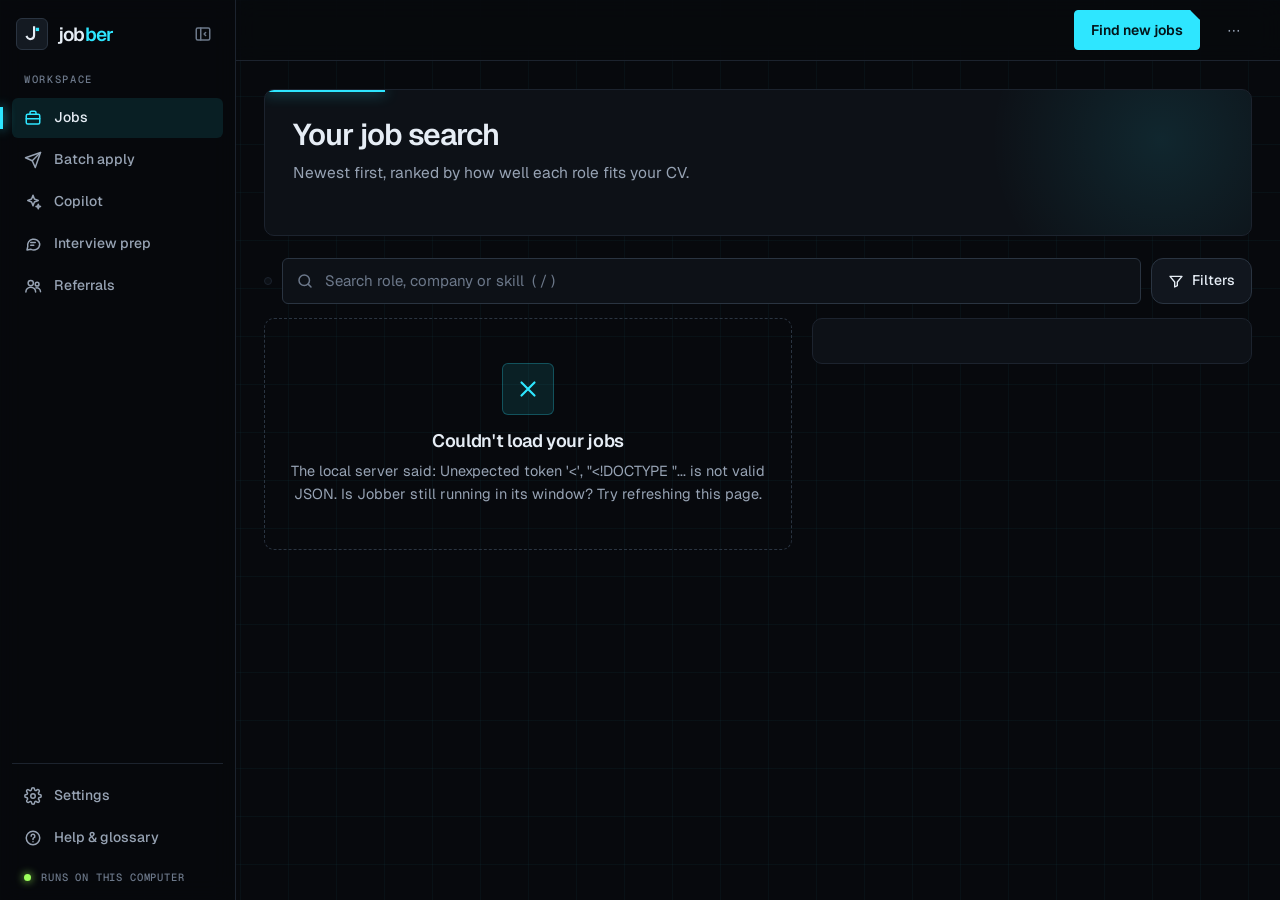
==== commit e3a41e97: "App shell: onboarding gate, Settings, collapsible sidebar, cyberpunk-minimal theme - First visit goe" ====
--- a/index.html
+++ b/index.html
@@ -7,20 +7,21 @@
 <link rel="stylesheet" href="/theme.css">
 <style>
 /* Jobs dashboard: welcome band (greeting, next step, numbers), getting-started list, toolbar, list + detail. */
-.band{margin-top:22px;border-radius:22px;background:var(--brand-deep);color:#e8f5f1;padding:28px;position:relative;overflow:hidden}
-.band::after{content:"";position:absolute;right:-80px;top:-120px;width:340px;height:340px;border-radius:50%;background:radial-gradient(closest-side,rgba(95,224,189,.28),transparent);pointer-events:none}
-.band h1{font-size:30px;line-height:1.15;margin:0;color:#fff;letter-spacing:-.025em;max-width:30ch}
-.band .sub{margin:6px 0 0;color:#b8d9cf;font-size:15.5px;max-width:62ch}
-.band .nextstep{display:inline-flex;align-items:center;gap:10px;margin-top:16px;background:rgba(255,255,255,.08);border:1px solid rgba(255,255,255,.14);border-radius:var(--r-pill);padding:6px 6px 6px 14px;font-size:14px;color:#fff;font-weight:600;max-width:100%}
-.band .nextstep .btn{background:#5fe0bd;border-color:#5fe0bd;color:var(--brand-deep)}
-.band .nextstep .btn:hover{background:#8cebd0;border-color:#8cebd0}
+.band{margin-top:28px;border-radius:var(--r-lg);background:var(--surface);border:1px solid var(--line);color:var(--fg);padding:28px;position:relative;overflow:hidden}
+.band::before{content:"";position:absolute;left:0;top:0;width:120px;height:2px;background:var(--accent);box-shadow:0 0 14px var(--accent)}
+.band::after{content:"";position:absolute;right:-80px;top:-120px;width:340px;height:340px;border-radius:50%;background:radial-gradient(closest-side,rgba(46,230,255,.10),transparent);pointer-events:none}
+.band h1{font-size:30px;line-height:1.15;margin:0;color:var(--fg);letter-spacing:-.035em;max-width:30ch}
+.band .sub{margin:8px 0 0;color:var(--mute);font-size:15.5px;max-width:62ch}
+.band .nextstep{display:inline-flex;align-items:center;gap:10px;margin-top:16px;background:var(--bg);border:1px solid var(--line-strong);border-radius:var(--r);padding:6px 6px 6px 14px;font-size:14px;color:#fff;font-weight:600;max-width:100%}
+.band .nextstep .btn{background:var(--accent);border-color:var(--accent);color:var(--accent-fg)}
+.band .nextstep .btn:hover{background:var(--accent-hover);border-color:var(--accent-hover);box-shadow:0 0 18px rgba(46,230,255,.4)}
 .stats{display:grid;grid-template-columns:repeat(4,minmax(0,1fr));gap:10px;margin-top:22px;position:relative;z-index:1}
-.stat{display:flex;flex-direction:column;gap:2px;text-align:left;cursor:pointer;padding:14px 16px;border-radius:14px;border:1px solid rgba(255,255,255,.12);background:rgba(255,255,255,.06);color:#e8f5f1;transition:background .15s,border-color .15s}
-.stat:hover{background:rgba(255,255,255,.12)}
-.stat.on{background:#fff;color:var(--fg);border-color:#fff}
-.stat b{font:800 28px/1.1 var(--f-display);font-variant-numeric:tabular-nums;color:#fff}
+.stat{display:flex;flex-direction:column;gap:4px;text-align:left;cursor:pointer;padding:14px 16px;border-radius:var(--r);border:1px solid var(--line);background:var(--bg);color:var(--fg);transition:border-color .15s,background .15s}
+.stat:hover{border-color:var(--mute)}
+.stat.on{background:var(--accent-soft);border-color:var(--accent)}
+.stat b{font:500 30px/1.1 var(--f-code);letter-spacing:-.04em;color:var(--fg)}
 .stat.on b{color:var(--accent)}
-.stat span{font-size:13px;color:#b8d9cf;font-weight:500}
+.stat span{font:500 11px var(--f-code);letter-spacing:.1em;text-transform:uppercase;color:var(--faint)}
 .stat.on span{color:var(--mute)}
 
 .running{display:none;margin-top:16px;padding:16px 18px;align-items:center;gap:14px}
@@ -37,25 +38,25 @@
 .start-h h2{font-size:17px;margin:0}
 .start-h .pill{margin-left:4px}
 .checks{display:grid;grid-template-columns:repeat(5,minmax(0,1fr));gap:10px;list-style:none;margin:0;padding:0}
-.checks li{display:flex;gap:10px;align-items:flex-start;padding:12px;border-radius:12px;background:var(--bg);font-size:13.5px;color:var(--mute);line-height:1.4}
+.checks li{display:flex;gap:10px;align-items:flex-start;padding:12px;border-radius:var(--r);background:var(--bg);font-size:13.5px;color:var(--mute);line-height:1.4}
 .checks li b{display:block;color:var(--fg);font-size:14px;margin-bottom:2px}
 .checks .ck{flex:none;width:24px;height:24px;border-radius:50%;border:2px solid var(--line-strong);display:grid;place-items:center;margin-top:1px}
 .checks .ck svg{width:14px;height:14px}
 .checks li.done{background:var(--accent-soft)}
-.checks li.done .ck{background:var(--accent);border-color:var(--accent);color:#fff}
+.checks li.done .ck{background:var(--accent);border-color:var(--accent);color:var(--accent-fg)}
 .checks li.done b{text-decoration:line-through;text-decoration-color:rgba(10,85,70,.4);color:var(--accent-ink)}
 .checks a{color:var(--info);font-weight:600}
 
 .toolbar{display:flex;flex-direction:column;gap:12px;padding:22px 0 4px}
 .trow{display:flex;gap:10px;align-items:center;flex-wrap:wrap}
-.seg{display:inline-flex;gap:2px;background:var(--surface);border:1px solid var(--line);border-radius:12px;padding:4px}
-.seg button{border:0;background:none;padding:8px 14px;border-radius:9px;cursor:pointer;color:var(--mute);font-weight:600;font-size:14px;min-height:38px}
+.seg{display:inline-flex;gap:2px;background:var(--surface);border:1px solid var(--line);border-radius:var(--r);padding:3px}
+.seg button{border:0;background:none;padding:8px 14px;border-radius:var(--r);cursor:pointer;color:var(--mute);font-weight:600;font-size:14px;min-height:38px}
 .seg button:hover{color:var(--fg);background:var(--sunken)}
-.seg button.on{background:var(--fg);color:#fff}
+.seg button.on{background:var(--accent-soft);color:var(--accent-ink);box-shadow:inset 0 0 0 1px var(--accent)}
 .seg .c{font-size:12px;font-weight:700;margin-left:6px;opacity:.7;font-variant-numeric:tabular-nums}
 .search{flex:1;min-width:220px;position:relative}
 .search svg{position:absolute;left:14px;top:50%;transform:translateY(-50%);width:18px;height:18px;color:var(--faint)}
-.search input{width:100%;border:1px solid var(--line-strong);background:var(--surface);border-radius:12px;padding:10px 12px 10px 42px;min-height:46px;font-size:15px}
+.search input{width:100%;border:1px solid var(--line-strong);background:var(--surface);border-radius:var(--r);color:var(--fg);padding:10px 12px 10px 42px;min-height:46px;font-size:15px}
 .search input:focus{border-color:var(--accent);outline:none;box-shadow:0 0 0 3px var(--accent-soft)}
 select.chip{appearance:none;padding-right:32px;background-image:linear-gradient(45deg,transparent 50%,currentColor 50%),linear-gradient(135deg,currentColor 50%,transparent 50%);background-position:calc(100% - 17px) 52%,calc(100% - 12px) 52%;background-size:5px 5px;background-repeat:no-repeat}
 .divider{width:1px;height:24px;background:var(--line-strong)}
@@ -72,26 +73,26 @@
 .rows{overflow:hidden}
 .job{display:grid;grid-template-columns:52px minmax(0,1fr) auto;gap:16px;align-items:center;padding:16px 18px;cursor:pointer;border-top:1px solid var(--line);position:relative;transition:background .12s}
 .job:first-child{border-top:0}
-.job:hover{background:#f9fafb}
-.job.sel{background:var(--accent-soft)}
-.job.sel::before{content:"";position:absolute;left:0;top:12px;bottom:12px;width:4px;border-radius:0 4px 4px 0;background:var(--accent)}
+.job:hover{background:var(--raise)}
+.job.sel{background:linear-gradient(90deg,rgba(46,230,255,.08),transparent 70%)}
+.job.sel::before{content:"";position:absolute;left:0;top:12px;bottom:12px;width:3px;border-radius:0;background:var(--accent);box-shadow:0 0 12px var(--accent)}
 .ring{--p:0;--c:var(--mute);width:48px;height:48px;border-radius:50%;display:grid;place-items:center;background:conic-gradient(var(--c) calc(var(--p)*1%),var(--sunken) 0);flex:none}
-.ring b{width:38px;height:38px;border-radius:50%;background:var(--surface);display:grid;place-items:center;font:800 14px/1 var(--f-display);color:var(--c);font-variant-numeric:tabular-nums}
-.job.sel .ring b{background:var(--accent-soft)}
-.ring.hi{--c:var(--good)}.ring.mid{--c:var(--warn)}.ring.lo{--c:#98a2b3}
+.ring b{width:38px;height:38px;border-radius:50%;background:var(--surface);display:grid;place-items:center;font:600 13px/1 var(--f-code);color:var(--c);font-variant-numeric:tabular-nums}
+.job.sel .ring b{background:#0e171d}
+.ring.hi{--c:var(--good)}.ring.mid{--c:var(--warn)}.ring.lo{--c:var(--faint)}
 .ring.lo b{color:var(--mute)}
 .t{font-weight:700;font-size:15.5px;line-height:1.3;display:flex;align-items:center;gap:8px;min-width:0}
 .t span{overflow:hidden;text-overflow:ellipsis;white-space:nowrap}
-.new{flex:none;background:var(--guide);color:var(--guide-ink);border:1px solid var(--guide-line);border-radius:99px;padding:0 8px;font-size:11.5px;font-weight:700;font-style:normal}
+.new{flex:none;background:var(--hot-soft);color:var(--hot);border:1px solid rgba(255,61,139,.4);border-radius:var(--r-sm);padding:0 6px;font:600 10.5px/1.7 var(--f-code);letter-spacing:.1em;text-transform:uppercase;font-style:normal}
 .meta{color:var(--mute);font-size:13.5px;margin-top:3px;overflow:hidden;text-overflow:ellipsis;white-space:nowrap}
 .meta b{color:var(--fg);font-weight:600}
 .tags{display:flex;gap:6px;flex-wrap:wrap;margin-top:9px}
 .acts{display:flex;gap:6px;align-items:center}
-.icon{display:grid;place-items:center;border:1px solid var(--line-strong);background:var(--surface);border-radius:10px;width:40px;height:40px;cursor:pointer;color:var(--mute);transition:color .15s,border-color .15s}
+.icon{display:grid;place-items:center;border:1px solid var(--line-strong);background:var(--surface);border-radius:var(--r);width:40px;height:40px;cursor:pointer;color:var(--mute);transition:color .15s,border-color .15s}
 .icon:hover{color:var(--fg);border-color:var(--fg)}
-.icon.on{color:var(--star);border-color:var(--star);background:#fff8e6}
+.icon.on{color:var(--star);border-color:var(--star);background:rgba(255,216,77,.1)}
 .icon.on svg{fill:currentColor}
-.ask{display:flex;gap:8px;align-items:center;flex-wrap:wrap;margin-top:10px;background:var(--guide);border:1px solid var(--guide-line);color:var(--guide-ink);border-radius:10px;padding:8px 12px;font-size:14px;font-weight:600}
+.ask{display:flex;gap:8px;align-items:center;flex-wrap:wrap;margin-top:10px;background:var(--guide);border:1px solid var(--guide-line);color:var(--guide-ink);border-radius:var(--r);padding:8px 12px;font-size:14px;font-weight:600}
 .keys{margin-top:18px;font-size:13px;color:var(--faint);text-align:center}
 kbd{font:600 12px var(--f-body);border:1px solid var(--line-strong);border-bottom-width:2px;border-radius:5px;padding:0 6px;color:var(--mute);background:var(--surface)}
 
@@ -102,7 +103,7 @@
 .detail h3{font-size:22px;line-height:1.25;margin:16px 0 4px;letter-spacing:-.02em}
 .detail .co{color:var(--mute)}
 .facts{display:grid;grid-template-columns:1fr 1fr;gap:8px;margin:18px 0}
-.fact{background:var(--bg);border-radius:12px;padding:10px 12px}
+.fact{background:var(--bg);border-radius:var(--r);padding:10px 12px}
 .fact .label{font-size:12.5px;color:var(--faint)}
 .fact b{display:block;font-size:15px;font-weight:700;margin-top:1px}
 .dh{margin:20px 0 8px;color:var(--fg);font-size:14px}
@@ -160,7 +161,7 @@
   .detail.open{display:block}.close{display:inline-flex}
 }
 @media (max-width:760px){
-  .band{padding:20px;border-radius:18px;margin-top:14px}
+  .band{padding:20px;border-radius:var(--r);margin-top:14px}
   .band h1{font-size:23px}
   .stats{grid-template-columns:repeat(2,minmax(0,1fr));gap:8px;margin-top:16px}
   .stat{padding:10px 12px}.stat b{font-size:22px}
--- a/theme.css
+++ b/theme.css
@@ -1,180 +1,222 @@
 /* Jobber shared theme. Served by app.py at /theme.css and used by every page, together with /ui.js
-   (app bar, tooltips, glossary, toasts, empty states).
-   Direction: a calm, encouraging workspace for people who may be job hunting for the first time.
-   Cool paper background, white work surfaces, one jade colour for "the next thing to do", a warm
-   sun colour reserved for guidance (tips, onboarding, "start here"). Token names are stable: pages rely on them. */
-@import url("https://fonts.googleapis.com/css2?family=Plus+Jakarta+Sans:wght@400;500;600;700;800&family=JetBrains+Mono:wght@400;500&display=swap");
+   (app shell + sidebar, tooltips, glossary, toasts, empty states, menus).
+   Direction: cyberpunk, held back. A near-black workspace with a faint grid, one cyan signal colour
+   for "the next thing to do", magenta only for what is new or needs attention, mono uppercase
+   micro-labels like an instrument panel, square-ish corners with one clipped corner on primary
+   actions. No gradients on surfaces, no glow except on focus and the active item.
+   Token names are stable: pages rely on them. */
+@import url("https://fonts.googleapis.com/css2?family=Geist:wght@400;500;600;700&family=Geist+Mono:wght@400;500;600&display=swap");
 
 :root{
-  color-scheme:light;
-  --bg:#f4f6f9; --surface:#ffffff; --sunken:#edf0f5; --line:#e3e7ee; --line-strong:#cdd4df;
-  --fg:#101828; --mute:#475467; --faint:#5f6b7c;
-  --accent:#0d7a63; --accent-hover:#0a6352; --accent-fg:#ffffff; --accent-soft:#e2f3ee; --accent-ink:#0a5546;
-  --brand-deep:#0b3b33;
-  --guide:#fff6db; --guide-line:#f1d488; --guide-ink:#6b4500;
-  --info:#3446c4; --info-bg:#eceffd;
-  --good:#11733f; --good-bg:#e3f4ea; --warn:#8a5200; --warn-bg:#fff1d6; --bad:#b42318; --bad-bg:#fdecea;
-  --star:#c98400;
-  --shadow:0 1px 2px rgba(16,24,40,.06);
-  --shadow-pop:0 12px 32px -8px rgba(16,24,40,.22),0 2px 6px rgba(16,24,40,.08);
-  --f-display:"Plus Jakarta Sans","Segoe UI",system-ui,-apple-system,sans-serif;
-  --f-body:"Plus Jakarta Sans","Segoe UI",system-ui,-apple-system,sans-serif;
-  --f-mono:"Plus Jakarta Sans","Segoe UI",system-ui,sans-serif; /* numbers: same face, tabular figures */
-  --f-code:"JetBrains Mono",ui-monospace,Consolas,monospace;
-  --r-sm:8px; --r:10px; --r-lg:16px; --r-pill:999px;
+  color-scheme:dark;
+  --bg:#07090d; --surface:#0d1117; --sunken:#141a22; --raise:#11161e; --line:#1c232e; --line-strong:#2a3441;
+  --fg:#e6edf5; --mute:#97a3b4; --faint:#6c788a;
+  --accent:#2ee6ff; --accent-hover:#7ff0ff; --accent-fg:#03141a; --accent-soft:rgba(46,230,255,.10); --accent-ink:#7ff0ff;
+  --hot:#ff3d8b; --hot-soft:rgba(255,61,139,.12);
+  --brand-deep:#0a1219;
+  --guide:rgba(255,61,139,.07); --guide-line:rgba(255,61,139,.35); --guide-ink:#ffc2da;
+  --info:#8fb4ff; --info-bg:rgba(143,180,255,.12);
+  --good:#9dff5c; --good-bg:rgba(157,255,92,.10); --warn:#ffc94d; --warn-bg:rgba(255,201,77,.11); --bad:#ff5c7a; --bad-bg:rgba(255,92,122,.12);
+  --star:#ffd84d;
+  --shadow:none;
+  --shadow-pop:0 24px 48px -12px rgba(0,0,0,.7),0 0 0 1px var(--line-strong);
+  --glow:0 0 0 1px var(--accent),0 0 18px rgba(46,230,255,.35);
+  --f-display:"Geist","Segoe UI",system-ui,-apple-system,sans-serif;
+  --f-body:"Geist","Segoe UI",system-ui,-apple-system,sans-serif;
+  --f-mono:"Geist","Segoe UI",system-ui,sans-serif; /* numbers: same face, tabular figures */
+  --f-code:"Geist Mono",ui-monospace,Consolas,monospace;
+  --r-sm:4px; --r:6px; --r-lg:10px; --r-pill:999px;
+  --cut:10px; /* clipped corner on primary actions */
+  --side:236px;
   --ease:cubic-bezier(.2,.7,.2,1);
 }
 
 *{box-sizing:border-box}
 html,body{margin:0}
-html{-webkit-text-size-adjust:100%}
-body{background:var(--bg);color:var(--fg);font:15px/1.55 var(--f-body);-webkit-font-smoothing:antialiased;font-feature-settings:"tnum" 0}
+html{-webkit-text-size-adjust:100%;background:var(--bg)}
+body{background:var(--bg);color:var(--fg);font:15px/1.55 var(--f-body);-webkit-font-smoothing:antialiased;min-height:100vh;
+  background-image:linear-gradient(rgba(46,230,255,.035) 1px,transparent 1px),linear-gradient(90deg,rgba(46,230,255,.035) 1px,transparent 1px);background-size:48px 48px;background-attachment:fixed}
 button,input,select,textarea{font:inherit;color:inherit}
 a{color:inherit;text-underline-offset:3px}
-a:not([class]){color:var(--info)}
-::selection{background:var(--accent-soft)}
-:focus-visible{outline:2px solid var(--accent);outline-offset:2px;border-radius:4px}
+a:not([class]){color:var(--accent-ink)}
+a:not([class]):hover{color:var(--accent)}
+::selection{background:rgba(46,230,255,.3);color:#fff}
+:focus-visible{outline:2px solid var(--accent);outline-offset:2px;border-radius:var(--r-sm)}
 [hidden]{display:none!important}
-.wrap{max-width:1280px;margin:0 auto;padding-left:max(20px,env(safe-area-inset-left,0px));padding-right:max(20px,env(safe-area-inset-right,0px))}
-h1,h2,h3{font-family:var(--f-display);font-weight:700;letter-spacing:-.015em;text-wrap:balance}
+.wrap{max-width:1280px;margin:0 auto;padding-left:max(28px,env(safe-area-inset-left,0px));padding-right:max(28px,env(safe-area-inset-right,0px))}
+h1,h2,h3{font-family:var(--f-display);font-weight:600;letter-spacing:-.02em;text-wrap:balance}
 p{text-wrap:pretty}
-
-/* ---------- App bar (brand + nav are injected by /ui.js) ---------- */
-.appbar{position:sticky;top:0;z-index:40;background:rgba(255,255,255,.88);backdrop-filter:saturate(1.4) blur(10px);-webkit-backdrop-filter:saturate(1.4) blur(10px);border-bottom:1px solid var(--line)}
-.appbar .wrap{display:flex;align-items:center;gap:20px;min-height:64px}
-.brand{display:flex;align-items:center;gap:10px;text-decoration:none;font:800 19px/1 var(--f-display);letter-spacing:-.03em;color:var(--fg);flex:none}
+::-webkit-scrollbar{width:10px;height:10px}::-webkit-scrollbar-thumb{background:var(--line-strong);border-radius:10px;border:2px solid var(--bg)}::-webkit-scrollbar-track{background:transparent}
+
+/* ---------- App shell: left sidebar (injected by /ui.js) ---------- */
+html.has-side body{padding-left:var(--side);transition:padding-left .2s var(--ease)}
+html.has-side.side-min{--side:72px}
+.sidenav{position:fixed;left:0;top:0;bottom:0;width:var(--side);z-index:60;background:rgba(7,9,13,.92);backdrop-filter:blur(12px);-webkit-backdrop-filter:blur(12px);border-right:1px solid var(--line);display:flex;flex-direction:column;padding:16px 12px;gap:4px;transition:width .2s var(--ease);overflow:hidden}
+.side-top{display:flex;align-items:center;gap:8px;padding:2px 4px 18px;min-height:48px}
+.side-top .brand{flex:1;min-width:0}
+.side-toggle{flex:none;width:32px;height:32px;display:grid;place-items:center;border:1px solid transparent;background:none;color:var(--faint);border-radius:var(--r);cursor:pointer}
+.side-toggle:hover{color:var(--fg);border-color:var(--line-strong)}
+.side-toggle svg{width:18px;height:18px}
+.side-label{font:500 10.5px var(--f-code);letter-spacing:.16em;text-transform:uppercase;color:var(--faint);padding:0 12px 8px;white-space:nowrap}
+.side-links,.side-foot{display:flex;flex-direction:column;gap:2px}
+.side-links a,.side-foot a,.side-foot button{position:relative;display:flex;align-items:center;gap:12px;min-height:40px;padding:0 12px;border-radius:var(--r);text-decoration:none;color:var(--mute);font-size:14px;font-weight:500;white-space:nowrap;border:0;background:none;cursor:pointer;width:100%;text-align:left;transition:color .15s,background .15s}
+.side-links a svg,.side-foot svg{width:18px;height:18px;flex:none}
+.side-links a:hover,.side-foot a:hover,.side-foot button:hover{color:var(--fg);background:var(--sunken)}
+.side-links a.on,.side-foot a.on{color:var(--fg);background:var(--accent-soft)}
+.side-links a.on svg,.side-foot a.on svg{color:var(--accent)}
+.side-links a.on::before,.side-foot a.on::before{content:"";position:absolute;left:-12px;top:9px;bottom:9px;width:3px;background:var(--accent);box-shadow:0 0 12px var(--accent)}
+.side-foot{margin-top:auto;border-top:1px solid var(--line);padding-top:12px}
+.side-note{display:flex;align-items:center;gap:10px;padding:10px 12px 0;font:500 10.5px var(--f-code);letter-spacing:.08em;text-transform:uppercase;color:var(--faint);white-space:nowrap}
+.side-note .dot{width:7px;height:7px;flex:none;background:var(--good);box-shadow:0 0 8px var(--good);border-radius:50%}
+.side-min .sidenav .word,.side-min .sidenav span:not(.mark):not(.dot),.side-min .side-label{opacity:0;pointer-events:none}
+.side-min .side-top{flex-direction:column;gap:10px;padding-bottom:10px}
+.side-min .side-top .brand{flex:none}
+.side-min .sidenav .word{display:none}
+.side-min .side-label{height:0;padding:0}
+.side-min .side-note{padding-left:20px}
+
+/* ---------- Top bar (page actions) ---------- */
+.appbar{position:sticky;top:0;z-index:40;background:rgba(7,9,13,.78);backdrop-filter:blur(12px);-webkit-backdrop-filter:blur(12px);border-bottom:1px solid var(--line)}
+.appbar .wrap{display:flex;align-items:center;gap:16px;min-height:60px}
+html.has-side .appbar.bare{display:none}
+.brand{display:flex;align-items:center;gap:10px;text-decoration:none;font:600 19px/1 var(--f-display);letter-spacing:-.04em;color:var(--fg);flex:none}
 .brand i{font-style:normal;color:var(--accent)}
-.brand .mark{width:32px;height:32px;border-radius:10px;background:var(--brand-deep);display:grid;place-items:center;flex:none}
+.brand .mark{width:32px;height:32px;border-radius:var(--r);background:var(--sunken);border:1px solid var(--line-strong);color:var(--fg);display:grid;place-items:center;flex:none}
 .brand .mark svg{width:20px;height:20px}
-.nav{display:flex;gap:4px;overflow-x:auto;scrollbar-width:none}
-.nav a{display:inline-flex;align-items:center;gap:8px;white-space:nowrap;padding:8px 12px;border-radius:var(--r);text-decoration:none;color:var(--mute);font-weight:600;font-size:14px;transition:background .15s,color .15s}
-.nav a svg{width:18px;height:18px;flex:none;opacity:.85}
-.nav a:hover{color:var(--fg);background:var(--sunken)}
-.nav a.on{color:var(--accent-ink);background:var(--accent-soft)}
-.nav a.on svg{opacity:1}
-.helpbtn{display:inline-grid;place-items:center;width:40px;height:40px;border-radius:50%;border:1px solid var(--line-strong);background:var(--surface);cursor:pointer;color:var(--mute);flex:none}
-.helpbtn:hover{color:var(--fg);border-color:var(--fg)}
-.helpbtn svg{width:20px;height:20px}
+.mbrand,.mbtn{display:none!important}
+.helpbtn{display:inline-grid;place-items:center;width:38px;height:38px;border-radius:var(--r);border:1px solid var(--line-strong);background:var(--surface);cursor:pointer;color:var(--mute);flex:none}
+.helpbtn:hover{color:var(--fg);border-color:var(--mute)}
+.helpbtn svg{width:19px;height:19px}
 .grow{flex:1}
 .muted{color:var(--mute)}
 .small{font-size:13px}
 
 /* ---------- Page header ---------- */
-.pagehead{padding:28px 0 6px;display:flex;gap:16px;align-items:flex-end;flex-wrap:wrap}
+.pagehead{padding:36px 0 8px;display:flex;gap:16px;align-items:flex-end;flex-wrap:wrap}
 .pagehead>.grow{flex:1 1 min(100%,420px)}
-.pagehead h1{font-size:30px;line-height:1.15;margin:0;letter-spacing:-.025em}
-.pagehead p{margin:6px 0 0;color:var(--mute);max-width:68ch;font-size:15.5px}
-.eyebrow{display:inline-flex;align-items:center;gap:6px;font-size:13px;font-weight:600;color:var(--accent-ink);margin-bottom:6px}
+.pagehead h1{font-size:34px;line-height:1.1;margin:0;letter-spacing:-.035em}
+.pagehead p{margin:8px 0 0;color:var(--mute);max-width:66ch;font-size:15.5px}
+.eyebrow,.kicker{display:inline-flex;align-items:center;gap:8px;font:500 11.5px var(--f-code);letter-spacing:.16em;text-transform:uppercase;color:var(--accent);margin-bottom:10px}
+.eyebrow::before,.kicker::before{content:"";width:14px;height:1px;background:currentColor}
 
 /* ---------- Buttons ---------- */
-.btn{display:inline-flex;align-items:center;justify-content:center;gap:8px;min-height:40px;border:1px solid var(--line-strong);background:var(--surface);border-radius:var(--r);padding:8px 16px;cursor:pointer;white-space:nowrap;text-decoration:none;font-weight:600;font-size:14px;line-height:1.2;color:var(--fg);transition:background .15s,border-color .15s,color .15s,transform .1s}
-.btn:hover{border-color:var(--fg)}
+.btn{display:inline-flex;align-items:center;justify-content:center;gap:8px;min-height:40px;border:1px solid var(--line-strong);background:var(--raise);border-radius:var(--r);padding:8px 16px;cursor:pointer;white-space:nowrap;text-decoration:none;font-weight:500;font-size:14px;line-height:1.2;color:var(--fg);transition:background .15s,border-color .15s,color .15s,box-shadow .15s,transform .1s}
+.btn:hover{border-color:var(--mute);background:var(--sunken)}
 .btn:active{transform:translateY(1px)}
-.btn.primary{background:var(--accent);border-color:var(--accent);color:var(--accent-fg)}
-.btn.primary:hover{background:var(--accent-hover);border-color:var(--accent-hover)}
+.btn.primary{background:var(--accent);border-color:var(--accent);color:var(--accent-fg);font-weight:600;border-radius:var(--r-sm);clip-path:polygon(0 0,calc(100% - var(--cut)) 0,100% var(--cut),100% 100%,0 100%)}
+.btn.primary:hover{background:var(--accent-hover);border-color:var(--accent-hover);box-shadow:0 0 22px rgba(46,230,255,.45)}
+.btn.primary.sm{--cut:7px}
 .btn.ghost{border-color:transparent;background:transparent;color:var(--mute)}
 .btn.ghost:hover{color:var(--fg);background:var(--sunken)}
 .btn.sm{min-height:34px;padding:6px 12px;font-size:13px;border-radius:var(--r-sm)}
-.btn.lg{min-height:48px;padding:12px 22px;font-size:15.5px}
-.btn:disabled{opacity:.5;cursor:not-allowed;transform:none}
+.btn.lg{min-height:48px;padding:12px 24px;font-size:15.5px}
+.btn:disabled{opacity:.45;cursor:not-allowed;transform:none;box-shadow:none}
 .btn svg,.icon svg{width:16px;height:16px;flex:none}
 
 /* ---------- Chips (filters / tabs) and pills (labels) ---------- */
-.chip{display:inline-flex;align-items:center;gap:6px;min-height:36px;border:1px solid var(--line-strong);background:var(--surface);border-radius:var(--r-pill);padding:6px 14px;cursor:pointer;font-size:13.5px;font-weight:600;color:var(--mute);transition:background .15s,border-color .15s,color .15s}
-.chip:hover{color:var(--fg);border-color:var(--fg)}
-.chip.on{background:var(--fg);border-color:var(--fg);color:#fff}
-.chip b{font-weight:700;font-variant-numeric:tabular-nums;opacity:.75}
-.pill{display:inline-flex;align-items:center;gap:4px;border-radius:var(--r-pill);padding:2px 9px;font-size:12.5px;font-weight:600;background:var(--sunken);color:var(--mute);white-space:nowrap;text-decoration:none;line-height:1.5}
-.pill.good{background:var(--good-bg);color:var(--good)}
-.pill.warn{background:var(--warn-bg);color:var(--warn)}
-.pill.bad{background:var(--bad-bg);color:var(--bad)}
-.pill.accent{background:var(--accent-soft);color:var(--accent-ink)}
-.pill.info{background:var(--info-bg);color:var(--info)}
+.chip{display:inline-flex;align-items:center;gap:6px;min-height:34px;border:1px solid var(--line-strong);background:transparent;border-radius:var(--r);padding:5px 12px;cursor:pointer;font-size:13.5px;font-weight:500;color:var(--mute);transition:background .15s,border-color .15s,color .15s}
+.chip:hover{color:var(--fg);border-color:var(--mute)}
+.chip.on{background:var(--accent-soft);border-color:var(--accent);color:var(--accent-ink)}
+.chip b{font:600 11.5px var(--f-code);opacity:.8}
+.pill{display:inline-flex;align-items:center;gap:5px;border-radius:var(--r-sm);padding:1px 8px;font:500 11.5px/1.7 var(--f-code);letter-spacing:.02em;background:var(--sunken);color:var(--mute);white-space:nowrap;text-decoration:none;border:1px solid var(--line)}
+.pill.good{background:var(--good-bg);color:var(--good);border-color:transparent}
+.pill.warn{background:var(--warn-bg);color:var(--warn);border-color:transparent}
+.pill.bad{background:var(--bad-bg);color:var(--bad);border-color:transparent}
+.pill.accent{background:var(--accent-soft);color:var(--accent-ink);border-color:transparent}
+.pill.info{background:var(--info-bg);color:var(--info);border-color:transparent}
+.pill.hot{background:var(--hot-soft);color:var(--hot);border-color:transparent}
 .num{font-variant-numeric:tabular-nums}
 
 /* ---------- Surfaces ---------- */
-.panel{background:var(--surface);border:1px solid var(--line);border-radius:var(--r-lg);box-shadow:var(--shadow)}
-.label{display:inline-flex;align-items:center;gap:6px;font-size:13px;font-weight:600;color:var(--mute)}
-input.in,select.in,textarea.in{border:1px solid var(--line-strong);background:var(--surface);border-radius:var(--r);padding:10px 12px;width:100%;min-height:44px;font-size:15px;transition:border-color .15s,box-shadow .15s}
+.panel{background:var(--surface);border:1px solid var(--line);border-radius:var(--r-lg)}
+.label{display:inline-flex;align-items:center;gap:6px;font-size:13px;font-weight:500;color:var(--mute)}
+input.in,select.in,textarea.in{border:1px solid var(--line-strong);background:var(--bg);border-radius:var(--r);padding:10px 12px;width:100%;min-height:44px;font-size:15px;color:var(--fg);transition:border-color .15s,box-shadow .15s}
 input.in:focus,select.in:focus,textarea.in:focus{outline:none;border-color:var(--accent);box-shadow:0 0 0 3px var(--accent-soft)}
-input.in::placeholder,textarea.in::placeholder{color:#8a94a6}
+input::placeholder,textarea::placeholder{color:var(--faint)}
 textarea.in{resize:vertical;line-height:1.5}
 select.in{max-width:100%}
+select option{background:var(--surface);color:var(--fg)}
 input[type=checkbox],input[type=radio]{accent-color:var(--accent);width:18px;height:18px}
-
-/* Guide callout: the warm "here's what to do" voice */
-.guide{display:flex;gap:14px;align-items:flex-start;background:var(--guide);border:1px solid var(--guide-line);color:var(--guide-ink);border-radius:var(--r-lg);padding:14px 16px;font-size:14px}
-.guide .gi{flex:none;width:32px;height:32px;border-radius:50%;background:#ffe7a3;display:grid;place-items:center}
-.guide .gi svg{width:18px;height:18px}
-.guide b{color:#4a3000}
+input[type=file]{color:var(--mute)}
+input[type=file]::file-selector-button{font:inherit;background:var(--sunken);color:var(--fg);border:1px solid var(--line-strong);border-radius:var(--r-sm);padding:6px 12px;margin-right:10px;cursor:pointer}
+
+/* Guide callout: "here's what to do" */
+.guide{display:flex;gap:14px;align-items:flex-start;background:var(--guide);border:1px solid var(--guide-line);border-left:3px solid var(--hot);color:var(--guide-ink);border-radius:var(--r);padding:14px 16px;font-size:14px}
+.guide .gi{flex:none;width:30px;height:30px;border-radius:var(--r-sm);background:var(--hot-soft);color:var(--hot);display:grid;place-items:center}
+.guide .gi svg{width:17px;height:17px}
+.guide b{color:#fff}
 .guide p{margin:2px 0 0}
 .guide .acts{margin-top:10px;display:flex;gap:8px;flex-wrap:wrap}
-.notice{display:flex;gap:10px;align-items:center;flex-wrap:wrap;background:var(--warn-bg);color:var(--warn);border-radius:var(--r);padding:10px 14px;font-size:14px}
-.notice.ok{background:var(--good-bg);color:var(--good)}
-.notice.info{background:var(--info-bg);color:var(--info)}
+.notice{display:flex;gap:10px;align-items:center;flex-wrap:wrap;background:var(--warn-bg);color:var(--warn);border-radius:var(--r);padding:10px 14px;font-size:14px;border:1px solid rgba(255,201,77,.22)}
+.notice.ok{background:var(--good-bg);color:var(--good);border-color:rgba(157,255,92,.2)}
+.notice.info{background:var(--info-bg);color:var(--info);border-color:rgba(143,180,255,.2)}
 
 /* Empty states: say what this place is for and what to do next */
-.empty-state{display:flex;flex-direction:column;align-items:center;text-align:center;gap:6px;padding:44px 24px;border:1.5px dashed var(--line-strong);border-radius:var(--r-lg);background:var(--surface);color:var(--mute)}
-.empty-state .ei{width:56px;height:56px;border-radius:18px;background:var(--accent-soft);color:var(--accent);display:grid;place-items:center;margin-bottom:6px}
-.empty-state .ei svg{width:28px;height:28px}
+.empty-state{display:flex;flex-direction:column;align-items:center;text-align:center;gap:6px;padding:44px 24px;border:1px dashed var(--line-strong);border-radius:var(--r-lg);background:transparent;color:var(--mute)}
+.empty-state .ei{width:52px;height:52px;border-radius:var(--r);background:var(--accent-soft);color:var(--accent);display:grid;place-items:center;margin-bottom:6px;border:1px solid rgba(46,230,255,.25)}
+.empty-state .ei svg{width:26px;height:26px}
 .empty-state h3{margin:0;font-size:18px;color:var(--fg)}
 .empty-state p{margin:0;max-width:52ch;font-size:14.5px}
 .empty-state .acts{display:flex;gap:8px;flex-wrap:wrap;justify-content:center;margin-top:12px}
 .empty-state ol{text-align:left;margin:10px 0 0;padding-left:20px;font-size:14px;max-width:46ch}
 .empty-state ol li{margin:4px 0}
 
-/* Tooltips: small "i" buttons next to jargon; the bubble is positioned by /ui.js */
-.tipbtn{display:inline-grid;place-items:center;width:20px;height:20px;padding:0;margin:0 0 0 2px;border:0;border-radius:50%;background:var(--info-bg);color:var(--info);cursor:help;vertical-align:middle;flex:none;position:relative}
+/* Tooltips */
+.tipbtn{display:inline-grid;place-items:center;width:18px;height:18px;padding:0;margin:0 0 0 2px;border:1px solid var(--line-strong);border-radius:50%;background:transparent;color:var(--mute);cursor:help;vertical-align:middle;flex:none;position:relative}
 .tipbtn::after{content:"";position:absolute;inset:-10px}
-.tipbtn svg{width:13px;height:13px}
-.tipbtn:hover,.tipbtn[aria-expanded=true]{background:var(--info);color:#fff}
-.term{text-decoration:underline dotted var(--info);text-underline-offset:3px;cursor:help}
-#jb-tip{position:fixed;z-index:100;max-width:300px;background:var(--fg);color:#fff;border-radius:12px;padding:10px 12px;font-size:13.5px;line-height:1.5;box-shadow:var(--shadow-pop);pointer-events:none;opacity:0;transform:translateY(4px);transition:opacity .12s,transform .12s}
+.tipbtn svg{width:11px;height:11px}
+.tipbtn:hover,.tipbtn[aria-expanded=true]{border-color:var(--accent);color:var(--accent)}
+#jb-tip{position:fixed;z-index:100;max-width:300px;background:#0b0f15;color:var(--fg);border:1px solid var(--line-strong);border-radius:var(--r);padding:10px 12px;font-size:13.5px;line-height:1.5;box-shadow:var(--shadow-pop);pointer-events:none;opacity:0;transform:translateY(4px);transition:opacity .12s,transform .12s}
 #jb-tip.on{opacity:1;transform:none}
-#jb-tip b{display:block;margin-bottom:2px;color:#9ff0d8}
+#jb-tip b{display:block;margin-bottom:3px;color:var(--accent);font:500 11px var(--f-code);letter-spacing:.12em;text-transform:uppercase}
 
 /* Toast */
-.jb-toast{position:fixed;left:50%;bottom:24px;transform:translateX(-50%);z-index:110;background:var(--fg);color:#fff;padding:10px 16px;border-radius:12px;font-size:14px;font-weight:500;box-shadow:var(--shadow-pop);display:flex;gap:8px;align-items:center;max-width:calc(100vw - 32px)}
-.jb-toast.bad{background:var(--bad)}
-
-/* Steps (numbered sequence: only where the content really is a sequence) */
+.jb-toast{position:fixed;left:50%;bottom:24px;transform:translateX(-50%);z-index:110;background:#0b0f15;color:var(--fg);border:1px solid var(--accent);padding:10px 16px;border-radius:var(--r);font-size:14px;font-weight:500;box-shadow:var(--glow);display:flex;gap:8px;align-items:center;max-width:calc(100vw - 32px)}
+.jb-toast.bad{border-color:var(--bad);box-shadow:0 0 18px rgba(255,92,122,.35)}
+
+/* Steps */
 .steps{display:flex;gap:0;counter-reset:st;list-style:none;margin:0;padding:0}
-.steps li{flex:1;display:flex;align-items:center;gap:10px;font-size:13.5px;font-weight:600;color:var(--mute);min-width:0}
-.steps li::before{counter-increment:st;content:counter(st);flex:none;width:28px;height:28px;border-radius:50%;display:grid;place-items:center;background:var(--sunken);color:var(--mute);font-weight:700;font-size:13px}
-.steps li.done::before{content:"✓";background:var(--accent);color:#fff}
+.steps li{flex:1;display:flex;align-items:center;gap:10px;font-size:13.5px;font-weight:500;color:var(--mute);min-width:0}
+.steps li::before{counter-increment:st;content:counter(st,decimal-leading-zero);flex:none;width:30px;height:30px;border-radius:var(--r-sm);display:grid;place-items:center;background:var(--sunken);color:var(--mute);font:600 12px var(--f-code);border:1px solid var(--line-strong)}
+.steps li.done::before{content:"✓";background:var(--accent-soft);color:var(--accent);border-color:var(--accent)}
 .steps li.now{color:var(--fg)}
-.steps li.now::before{background:var(--fg);color:#fff}
+.steps li.now::before{background:var(--accent);color:var(--accent-fg);border-color:var(--accent);box-shadow:0 0 14px rgba(46,230,255,.45)}
 .steps li+li::after{content:none}
 
 /* Help drawer + dialogs */
-.jb-scrim{position:fixed;inset:0;background:rgba(16,24,40,.45);z-index:90;display:flex;justify-content:flex-end}
-.jb-sheet{background:var(--surface);width:min(480px,100%);height:100%;overflow:auto;padding:24px;box-shadow:var(--shadow-pop)}
+.jb-scrim{position:fixed;inset:0;background:rgba(2,4,8,.7);backdrop-filter:blur(3px);z-index:90;display:flex;justify-content:flex-end}
+.jb-sheet{background:var(--surface);border-left:1px solid var(--line-strong);width:min(480px,100%);height:100%;overflow:auto;padding:24px;box-shadow:var(--shadow-pop)}
 .jb-sheet h2{margin:0;font-size:22px}
-.jb-sheet h3{font-size:15px;margin:22px 0 8px}
+.jb-sheet h3{font:500 11.5px var(--f-code);letter-spacing:.14em;text-transform:uppercase;color:var(--accent);margin:24px 0 10px}
 .jb-sheet dl{margin:0}
-.jb-sheet dt{font-weight:700;margin-top:12px;font-size:14.5px}
+.jb-sheet dt{font-weight:600;margin-top:12px;font-size:14.5px}
 .jb-sheet dd{margin:2px 0 0;color:var(--mute);font-size:14px}
 .jb-flow{list-style:none;margin:0;padding:0;display:grid;gap:10px}
 .jb-flow li{display:grid;grid-template-columns:36px 1fr;gap:10px;align-items:start;font-size:14px;color:var(--mute)}
 .jb-flow li b{color:var(--fg);display:block}
-.jb-flow .n{width:32px;height:32px;border-radius:10px;background:var(--accent-soft);color:var(--accent-ink);display:grid;place-items:center;font-weight:800}
-.jb-promise{margin-top:20px;padding:12px 14px;border-radius:var(--r);background:var(--accent-soft);color:var(--accent-ink);font-size:14px;font-weight:600;display:flex;gap:10px;align-items:center}
+.jb-flow .n{width:30px;height:30px;border-radius:var(--r-sm);background:var(--accent-soft);color:var(--accent);display:grid;place-items:center;font:600 12px var(--f-code)}
+.jb-promise{margin-top:20px;padding:12px 14px;border-radius:var(--r);background:var(--accent-soft);color:var(--accent-ink);font-size:14px;font-weight:500;display:flex;gap:10px;align-items:center;border:1px solid rgba(46,230,255,.25)}
 .jb-promise svg{width:20px;height:20px;flex:none}
 
-/* Mobile bottom tab bar (≤ 5 destinations) */
+/* Phone: no sidebar; top bar with brand, bottom tab bar */
 .tabbar{display:none}
 @media (max-width:760px){
-  .appbar .nav{display:none}
-  .appbar .wrap{gap:12px;min-height:56px}
-  .tabbar{display:flex;position:fixed;left:0;right:0;bottom:0;z-index:45;background:rgba(255,255,255,.96);backdrop-filter:blur(10px);-webkit-backdrop-filter:blur(10px);border-top:1px solid var(--line);padding:6px 4px calc(6px + env(safe-area-inset-bottom,0px))}
-  .tabbar a{flex:1;display:flex;flex-direction:column;align-items:center;gap:3px;padding:6px 2px;text-decoration:none;color:var(--mute);font-size:11.5px;font-weight:600;border-radius:10px;min-height:48px;justify-content:center}
-  .tabbar a svg{width:22px;height:22px}
-  .tabbar a.on{color:var(--accent-ink);background:var(--accent-soft)}
+  html.has-side body{padding-left:0}
+  .sidenav{display:none}
+  html.has-side .appbar.bare{display:block}
+  .mbrand{display:flex!important}.mbtn{display:inline-grid!important;width:36px;height:36px}
+  .appbar .wrap{gap:8px;min-height:56px}
+  .tabbar{display:flex;position:fixed;left:0;right:0;bottom:0;z-index:45;background:rgba(7,9,13,.94);backdrop-filter:blur(12px);-webkit-backdrop-filter:blur(12px);border-top:1px solid var(--line);padding:6px 4px calc(6px + env(safe-area-inset-bottom,0px))}
+  .tabbar a{flex:1;display:flex;flex-direction:column;align-items:center;gap:3px;padding:6px 2px;text-decoration:none;color:var(--faint);font-size:11px;font-weight:500;border-radius:var(--r);min-height:48px;justify-content:center}
+  .tabbar a svg{width:21px;height:21px}
+  .tabbar a.on{color:var(--accent);background:var(--accent-soft)}
   body{padding-bottom:calc(76px + env(safe-area-inset-bottom,0px))}
-  .pagehead{padding-top:20px}.pagehead h1{font-size:25px}
+  .pagehead{padding-top:22px}.pagehead h1{font-size:26px}
   .jb-toast{bottom:calc(88px + env(safe-area-inset-bottom,0px))}
   .wrap{padding-left:max(16px,env(safe-area-inset-left,0px));padding-right:max(16px,env(safe-area-inset-right,0px))}
 }
+/* Onboarding: full screen, no app navigation until setup is done */
+body.onboarding .appbar{display:none}
 
 @media (prefers-reduced-motion:reduce){*{transition:none!important;animation:none!important;scroll-behavior:auto!important}}
 
@@ -188,9 +230,9 @@
 details.mnu>summary,details.pop>summary{list-style:none;cursor:pointer}
 details.mnu>summary::-webkit-details-marker,details.pop>summary::-webkit-details-marker{display:none}
 details.mnu[open]>summary,details.pop[open]>summary{background:var(--sunken);color:var(--fg)}
-.mnu-list,.pop-body{position:absolute;right:0;top:calc(100% + 6px);z-index:50;min-width:220px;background:var(--surface);border:1px solid var(--line);border-radius:12px;box-shadow:var(--shadow-pop);padding:6px;animation:jb-pop .14s var(--ease)}
+.mnu-list,.pop-body{position:absolute;right:0;top:calc(100% + 6px);z-index:50;min-width:220px;background:var(--surface);border:1px solid var(--line);border-radius:var(--r);box-shadow:var(--shadow-pop);padding:6px;animation:jb-pop .14s var(--ease)}
 .mnu.left .mnu-list,.pop.left .pop-body{right:auto;left:0}
-.mnu-list button,.mnu-list a{display:flex;width:100%;align-items:center;gap:10px;padding:9px 10px;border:0;background:none;border-radius:8px;text-align:left;cursor:pointer;font-size:14px;font-weight:500;color:var(--fg);text-decoration:none;white-space:nowrap}
+.mnu-list button,.mnu-list a{display:flex;width:100%;align-items:center;gap:10px;padding:9px 10px;border:0;background:none;border-radius:var(--r-sm);text-align:left;cursor:pointer;font-size:14px;font-weight:500;color:var(--fg);text-decoration:none;white-space:nowrap}
 .mnu-list button:hover,.mnu-list a:hover,.mnu-list button:focus-visible,.mnu-list a:focus-visible{background:var(--sunken)}
 .mnu-list svg{width:16px;height:16px;color:var(--mute);flex:none}
 .mnu-list .danger{color:var(--bad)}
@@ -198,9 +240,9 @@
 .mnu-list hr{border:0;border-top:1px solid var(--line);margin:5px 4px}
 .mnu-list .on{color:var(--accent-ink);font-weight:700}
 .pop-body{min-width:300px;max-width:min(420px,calc(100vw - 32px));padding:16px;display:grid;gap:14px}
-.pop-body h4{margin:0 0 6px;font-size:12px;letter-spacing:.06em;text-transform:uppercase;color:var(--faint)}
+.pop-body h4{margin:0 0 6px;font:500 11px var(--f-code);letter-spacing:.12em;text-transform:uppercase;color:var(--faint)}
 .pop-body .row{display:flex;flex-wrap:wrap;gap:6px}
-.badge{display:inline-grid;place-items:center;min-width:20px;height:20px;padding:0 6px;border-radius:999px;background:var(--accent);color:#fff;font-size:11.5px;font-weight:700}
+.badge{display:inline-grid;place-items:center;min-width:20px;height:20px;padding:0 6px;border-radius:999px;background:var(--accent);color:var(--accent-fg);font:700 11px var(--f-code);font-weight:700}
 @keyframes jb-pop{from{opacity:0;transform:translateY(-4px)}to{opacity:1;transform:none}}
 /* collapsible section with a quiet header */
 details.sect{border-top:1px solid var(--line);padding:2px 0}
@@ -217,8 +259,3 @@
   .mnu-list{min-width:200px}
 }
 .pop-body .chip{min-height:32px;padding:4px 12px;font-size:13px}
-@media (max-width:760px){
-  .appbar .wrap{gap:8px}
-  .appbar .helpbtn{width:36px;height:36px}
-  .appbar .brand>span:not(.mark){display:none}
-}
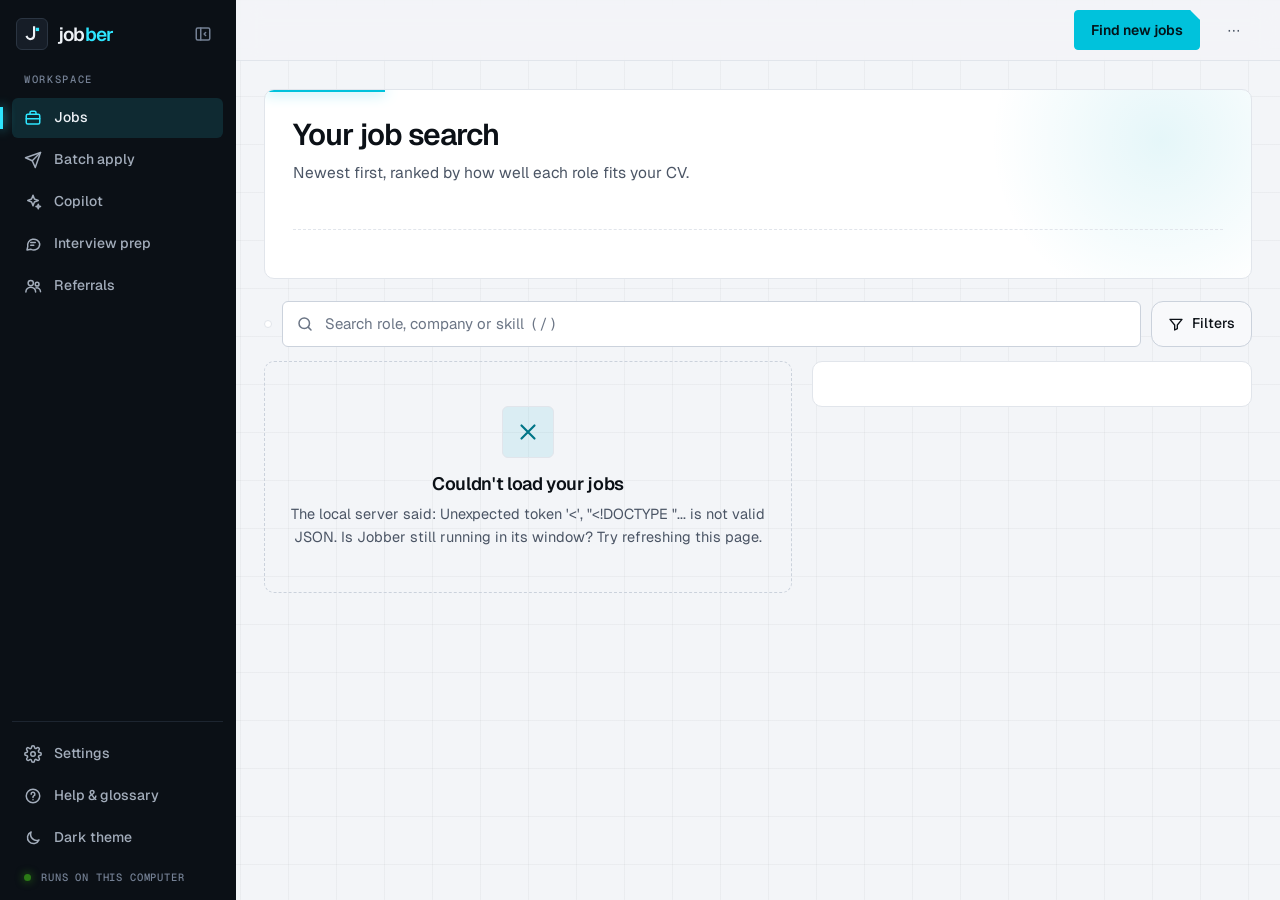
==== commit 3b10e4d3: "Light theme by default with dark toggle, charts, back links, rendered drafts - theme.css: light toke" ====
--- a/index.html
+++ b/index.html
@@ -9,12 +9,12 @@
 /* Jobs dashboard: welcome band (greeting, next step, numbers), getting-started list, toolbar, list + detail. */
 .band{margin-top:28px;border-radius:var(--r-lg);background:var(--surface);border:1px solid var(--line);color:var(--fg);padding:28px;position:relative;overflow:hidden}
 .band::before{content:"";position:absolute;left:0;top:0;width:120px;height:2px;background:var(--accent);box-shadow:0 0 14px var(--accent)}
-.band::after{content:"";position:absolute;right:-80px;top:-120px;width:340px;height:340px;border-radius:50%;background:radial-gradient(closest-side,rgba(46,230,255,.10),transparent);pointer-events:none}
+.band::after{content:"";position:absolute;right:-80px;top:-120px;width:340px;height:340px;border-radius:50%;background:radial-gradient(closest-side,var(--accent-soft),transparent);pointer-events:none}
 .band h1{font-size:30px;line-height:1.15;margin:0;color:var(--fg);letter-spacing:-.035em;max-width:30ch}
 .band .sub{margin:8px 0 0;color:var(--mute);font-size:15.5px;max-width:62ch}
-.band .nextstep{display:inline-flex;align-items:center;gap:10px;margin-top:16px;background:var(--bg);border:1px solid var(--line-strong);border-radius:var(--r);padding:6px 6px 6px 14px;font-size:14px;color:#fff;font-weight:600;max-width:100%}
+.band .nextstep{display:inline-flex;align-items:center;gap:10px;margin-top:16px;background:var(--bg);border:1px solid var(--line-strong);border-radius:var(--r);padding:6px 6px 6px 14px;font-size:14px;color:var(--fg);font-weight:600;max-width:100%}
 .band .nextstep .btn{background:var(--accent);border-color:var(--accent);color:var(--accent-fg)}
-.band .nextstep .btn:hover{background:var(--accent-hover);border-color:var(--accent-hover);box-shadow:0 0 18px rgba(46,230,255,.4)}
+.band .nextstep .btn:hover{background:var(--accent-hover);border-color:var(--accent-hover);box-shadow:0 0 18px var(--glow-c)}
 .stats{display:grid;grid-template-columns:repeat(4,minmax(0,1fr));gap:10px;margin-top:22px;position:relative;z-index:1}
 .stat{display:flex;flex-direction:column;gap:4px;text-align:left;cursor:pointer;padding:14px 16px;border-radius:var(--r);border:1px solid var(--line);background:var(--bg);color:var(--fg);transition:border-color .15s,background .15s}
 .stat:hover{border-color:var(--mute)}
@@ -74,11 +74,11 @@
 .job{display:grid;grid-template-columns:52px minmax(0,1fr) auto;gap:16px;align-items:center;padding:16px 18px;cursor:pointer;border-top:1px solid var(--line);position:relative;transition:background .12s}
 .job:first-child{border-top:0}
 .job:hover{background:var(--raise)}
-.job.sel{background:linear-gradient(90deg,rgba(46,230,255,.08),transparent 70%)}
+.job.sel{background:linear-gradient(90deg,var(--accent-soft),transparent 70%)}
 .job.sel::before{content:"";position:absolute;left:0;top:12px;bottom:12px;width:3px;border-radius:0;background:var(--accent);box-shadow:0 0 12px var(--accent)}
 .ring{--p:0;--c:var(--mute);width:48px;height:48px;border-radius:50%;display:grid;place-items:center;background:conic-gradient(var(--c) calc(var(--p)*1%),var(--sunken) 0);flex:none}
 .ring b{width:38px;height:38px;border-radius:50%;background:var(--surface);display:grid;place-items:center;font:600 13px/1 var(--f-code);color:var(--c);font-variant-numeric:tabular-nums}
-.job.sel .ring b{background:#0e171d}
+.job.sel .ring b{background:var(--sel-bg)}
 .ring.hi{--c:var(--good)}.ring.mid{--c:var(--warn)}.ring.lo{--c:var(--faint)}
 .ring.lo b{color:var(--mute)}
 .t{font-weight:700;font-size:15.5px;line-height:1.3;display:flex;align-items:center;gap:8px;min-width:0}
@@ -129,7 +129,12 @@
 .pill svg{width:13px;height:13px;flex:none}
 .postlead{border:1px solid var(--line);border-radius:var(--r);padding:12px;display:grid;gap:8px;background:var(--sunken)}
 .desc{white-space:pre-wrap;font-size:14px;line-height:1.7;color:var(--fg);border-top:1px solid var(--line);margin-top:20px;padding-top:16px;max-width:68ch}
-.close{display:none}
+.close{display:none}.backlink.close{border:0;background:none;cursor:pointer;font:inherit;font-size:13.5px}
+.bandviz{display:grid;grid-template-columns:1.1fr 1fr;gap:28px;margin-top:22px;padding-top:20px;border-top:1px dashed var(--line);position:relative;z-index:1}
+.bandviz h3{margin:0 0 2px;font:600 11px var(--f-code);letter-spacing:.12em;text-transform:uppercase;color:var(--faint)}
+.bandviz .sub2{margin:0 0 12px;font-size:12.5px;color:var(--mute)}
+.bandviz .jb-cols{height:96px}
+body.nojobs .bandviz{display:none}
 .fbtn{min-height:46px;border-radius:12px}
 .fbtn .badge{margin-left:2px}
 #active .chip{min-height:30px;padding:3px 8px 3px 12px;font-size:13px;background:var(--accent-soft);border-color:transparent;color:var(--accent-ink)}
@@ -165,6 +170,7 @@
   .band h1{font-size:23px}
   .stats{grid-template-columns:repeat(2,minmax(0,1fr));gap:8px;margin-top:16px}
   .stat{padding:10px 12px}.stat b{font-size:22px}
+  .bandviz{grid-template-columns:1fr;gap:22px}
   .checks{grid-template-columns:1fr}
   .job{grid-template-columns:44px minmax(0,1fr);padding:14px;gap:12px}
   .acts{grid-column:1/-1;justify-content:flex-end}
@@ -198,6 +204,7 @@
     <p class="sub" id="sub">Newest first, ranked by how well each role fits your CV.</p>
     <div id="nextstep"></div>
     <div class="stats" id="stats"></div>
+    <div class="bandviz" id="bandviz"></div>
   </section>
   <div class="panel running" id="progress" role="status" aria-live="polite"><span class="spin"></span><div style="min-width:0"><b>Searching job sites for you…</b><div class="small muted" id="progressTxt">Starting…</div></div><span class="grow"></span><span class="small muted" id="progressEta" style="white-space:nowrap">Takes a few minutes · you can keep browsing</span></div>
   <div id="signin" class="notice">LinkedIn is limiting visits from your internet connection right now. Other sites still updated. Try again in an hour or two.</div>
@@ -314,7 +321,7 @@
   else if(applied)ns=[`Applied somewhere a week ago? A short follow-up helps.`,`<a class="btn sm" href="/copilot#follow">See follow-ups</a>`];
   else ns=[`Star the jobs you like, then apply to a few at once.`,`<a class="btn sm" href="/apply">Try Batch apply</a>`];
   $("nextstep").innerHTML=`<div class="nextstep"><span>${ns[0]}</span>${ns[1]}</div>`;
-  renderStart();
+  renderStart();renderViz(active);
   $("stats").innerHTML=stats.map(([k,l,n,lead])=>`<button class="stat ${lead?"lead":""} ${stat===k||(k==="great"&&great&&!stat)||(view===k&&k!=="discover")?"on":""}" data-s="${k}"><b>${n}</b><span>${l}</span></button>`).join("");
   const tabs=[["discover","Discover",active.length],["saved","Saved",stats[2][2]],["pipeline","Applications",stats[3][2]],["hidden","Hidden",JOBS.filter(j=>j.status==="hidden").length]];
   $("tabs").innerHTML=tabs.map(([k,l,n])=>`<button class="${view===k?"on":""}" data-v="${k}" role="tab">${l}<span class="c">${n}</span></button>`).join("");
@@ -419,11 +426,21 @@
     <textarea class="in" id="refAsk">${esc(r.ask)}</textarea>
     <div class="row"><button class="btn sm primary" data-copy="refAsk">Copy message</button><button class="btn sm" id="trackRef">Track in Outreach</button><span class="small muted">You send it yourself. Nothing is sent for you.</span></div>`;
 }
+/* Band charts: where your matches sit on the fit scale, and how far your applications have got. */
+function renderViz(active){
+  const bins=[[0,40,"<40"],[40,50,"40s"],[50,60,"50s"],[60,70,"60s"],[70,80,"70s"],[80,90,"80s"],[90,101,"90+"]];
+  const cols=bins.map(([a,b,l])=>{const n=active.filter(j=>j.fit>=a&&j.fit<b).length;return{label:l,value:n,on:a>=70,tip:`${n} ${n===1?"job":"jobs"} with fit ${l==="<40"?"under 40":l==="90+"?"90 or more":l.replace("s","–")+(+l.slice(0,2)+9)}`}});
+  const st=k=>JOBS.filter(j=>j.status===k).length;
+  const iv=st("interviewing"),of=st("offer"),ap=st("applied")+iv+of+st("rejected"),sv=st("saved")+ap;
+  const funnel=[{label:"Saved or applied",value:sv,tip:`${sv} jobs you starred or applied to`},{label:"Applied",value:ap,tip:`${ap} applications sent`},{label:"Interviewing",value:iv+of,tip:`${iv+of} reached interviews`},{label:"Offer",value:of,tip:`${of} ${of===1?"offer":"offers"}`}];
+  $("bandviz").innerHTML=`<div><h3>Fit spread</h3><p class="sub2">Open jobs by CV fit score. Highlighted bars are 70% and up.</p>${Jobber.columns(cols)}</div>
+    <div><h3>Your pipeline</h3><p class="sub2">${ap?`${Math.round((iv+of)/ap*100)}% of applications reached an interview.`:"Apply to a few jobs and your progress shows here."}</p>${Jobber.bars(funnel,{max:Math.max(sv,1)})}</div>`;
+}
 function detail(j){
   if(!j){$("detail").innerHTML=empty({icon:"jobs",title:"Pick a job to see the details",body:"Click any job on the left. You'll see its pay, the experience it asks for, why it fits you, and the full description."});return}
   const s=sal(j),e=exp(j);
-  $("detail").innerHTML=`<div class="dtop">${ring(j.fit)}<div class="grow"><div class="label">CV fit ${tip("fit")}</div><div class="small muted">${j.fit>=70?"Strong match":j.fit>=50?"Partial match":"Long shot"}</div></div>
-    <button class="btn sm close" data-x>Close</button><a class="btn primary" data-act="apply" href="${esc(j.apply_url)}" target="_blank" rel="noopener">Apply ${ICON.out}</a></div>
+  $("detail").innerHTML=`<button class="backlink close" data-x>${ICONS.back}Back to jobs</button><div class="dtop">${ring(j.fit)}<div class="grow"><div class="label">CV fit ${tip("fit")}</div><div class="small muted">${j.fit>=70?"Strong match":j.fit>=50?"Partial match":"Long shot"}</div></div>
+    <a class="btn primary" data-act="apply" href="${esc(j.apply_url)}" target="_blank" rel="noopener">Apply ${ICON.out}</a></div>
   <h3>${esc(j.title)}</h3><div class="co">${esc(j.company)} · ${esc(j.location)}</div>
   <div class="facts">
     <div class="fact"><span class="label">Salary</span><b class="${s?"num":""}">${s||"Not shown"}</b></div>
--- a/theme.css
+++ b/theme.css
@@ -8,19 +8,24 @@
 @import url("https://fonts.googleapis.com/css2?family=Geist:wght@400;500;600;700&family=Geist+Mono:wght@400;500;600&display=swap");
 
 :root{
-  color-scheme:dark;
-  --bg:#07090d; --surface:#0d1117; --sunken:#141a22; --raise:#11161e; --line:#1c232e; --line-strong:#2a3441;
-  --fg:#e6edf5; --mute:#97a3b4; --faint:#6c788a;
-  --accent:#2ee6ff; --accent-hover:#7ff0ff; --accent-fg:#03141a; --accent-soft:rgba(46,230,255,.10); --accent-ink:#7ff0ff;
-  --hot:#ff3d8b; --hot-soft:rgba(255,61,139,.12);
-  --brand-deep:#0a1219;
-  --guide:rgba(255,61,139,.07); --guide-line:rgba(255,61,139,.35); --guide-ink:#ffc2da;
-  --info:#8fb4ff; --info-bg:rgba(143,180,255,.12);
-  --good:#9dff5c; --good-bg:rgba(157,255,92,.10); --warn:#ffc94d; --warn-bg:rgba(255,201,77,.11); --bad:#ff5c7a; --bad-bg:rgba(255,92,122,.12);
-  --star:#ffd84d;
-  --shadow:none;
-  --shadow-pop:0 24px 48px -12px rgba(0,0,0,.7),0 0 0 1px var(--line-strong);
-  --glow:0 0 0 1px var(--accent),0 0 18px rgba(46,230,255,.35);
+  color-scheme:light;
+  /* Light (default): cool paper, ink text, an ink sidebar, cyan for "do this next". */
+  --bg:#f3f5f8; --surface:#ffffff; --sunken:#eceff4; --raise:#f8f9fb; --line:#e1e5eb; --line-strong:#cbd2dc;
+  --fg:#0b1016; --mute:#4b5565; --faint:#6b7585;
+  --accent:#00c2dc; --accent-hover:#00d6f2; --accent-fg:#03141a; --accent-soft:rgba(0,170,196,.10); --accent-ink:#007587;
+  --hot:#d61f69; --hot-soft:rgba(214,31,105,.09);
+  --brand-deep:#0b1016;
+  --guide:rgba(214,31,105,.05); --guide-line:rgba(214,31,105,.28); --guide-ink:#5a1530; --guide-strong:#3a0c1f;
+  --info:#2f5bd3; --info-bg:rgba(47,91,211,.09);
+  --good:#2b7a16; --good-bg:rgba(43,122,22,.09); --warn:#8f5a00; --warn-bg:rgba(201,130,0,.11); --bad:#c62845; --bad-bg:rgba(198,40,69,.08);
+  --star:#c98a00;
+  --shadow:0 1px 2px rgba(11,16,22,.04);
+  --shadow-pop:0 18px 40px -14px rgba(11,16,22,.28),0 0 0 1px var(--line);
+  --glow-c:rgba(0,194,220,.35);
+  --glow:0 0 0 1px var(--accent),0 0 16px var(--glow-c);
+  --glass:rgba(243,245,248,.82); --pop-bg:#0b1016; --pop-fg:#eef2f7; --pop-accent:#2ee6ff; --scrim:rgba(11,16,22,.38);
+  --grid:rgba(11,16,22,.035);
+  --sel-bg:#e6fbff; --chart:#00b3cc; --chart-track:var(--sunken);
   --f-display:"Geist","Segoe UI",system-ui,-apple-system,sans-serif;
   --f-body:"Geist","Segoe UI",system-ui,-apple-system,sans-serif;
   --f-mono:"Geist","Segoe UI",system-ui,sans-serif; /* numbers: same face, tabular figures */
@@ -30,17 +35,36 @@
   --side:236px;
   --ease:cubic-bezier(.2,.7,.2,1);
 }
+/* Dark: near-black with a faint cyan grid; same token names. */
+:root[data-theme=dark]{
+  color-scheme:dark;
+  --bg:#07090d; --surface:#0d1117; --sunken:#141a22; --raise:#11161e; --line:#1c232e; --line-strong:#2a3441;
+  --fg:#e6edf5; --mute:#97a3b4; --faint:#6c788a;
+  --accent:#2ee6ff; --accent-hover:#7ff0ff; --accent-fg:#03141a; --accent-soft:rgba(46,230,255,.10); --accent-ink:#7ff0ff;
+  --hot:#ff3d8b; --hot-soft:rgba(255,61,139,.12);
+  --brand-deep:#0a1219;
+  --guide:rgba(255,61,139,.07); --guide-line:rgba(255,61,139,.35); --guide-ink:#ffc2da; --guide-strong:#fff;
+  --info:#8fb4ff; --info-bg:rgba(143,180,255,.12);
+  --good:#9dff5c; --good-bg:rgba(157,255,92,.10); --warn:#ffc94d; --warn-bg:rgba(255,201,77,.11); --bad:#ff5c7a; --bad-bg:rgba(255,92,122,.12);
+  --star:#ffd84d;
+  --shadow:none;
+  --shadow-pop:0 24px 48px -12px rgba(0,0,0,.7),0 0 0 1px var(--line-strong);
+  --glow-c:rgba(46,230,255,.4);
+  --glass:rgba(7,9,13,.8); --pop-bg:#0b0f15; --pop-fg:#e6edf5; --pop-accent:#2ee6ff; --scrim:rgba(2,4,8,.7);
+  --grid:rgba(46,230,255,.035);
+  --sel-bg:#0e171d; --chart:#2ee6ff; --chart-track:#18202a;
+}
 
 *{box-sizing:border-box}
 html,body{margin:0}
 html{-webkit-text-size-adjust:100%;background:var(--bg)}
 body{background:var(--bg);color:var(--fg);font:15px/1.55 var(--f-body);-webkit-font-smoothing:antialiased;min-height:100vh;
-  background-image:linear-gradient(rgba(46,230,255,.035) 1px,transparent 1px),linear-gradient(90deg,rgba(46,230,255,.035) 1px,transparent 1px);background-size:48px 48px;background-attachment:fixed}
+  background-image:linear-gradient(var(--grid) 1px,transparent 1px),linear-gradient(90deg,var(--grid) 1px,transparent 1px);background-size:48px 48px;background-attachment:fixed}
 button,input,select,textarea{font:inherit;color:inherit}
 a{color:inherit;text-underline-offset:3px}
 a:not([class]){color:var(--accent-ink)}
 a:not([class]):hover{color:var(--accent)}
-::selection{background:rgba(46,230,255,.3);color:#fff}
+::selection{background:var(--glow-c);color:var(--fg)}
 :focus-visible{outline:2px solid var(--accent);outline-offset:2px;border-radius:var(--r-sm)}
 [hidden]{display:none!important}
 .wrap{max-width:1280px;margin:0 auto;padding-left:max(28px,env(safe-area-inset-left,0px));padding-right:max(28px,env(safe-area-inset-right,0px))}
@@ -51,7 +75,7 @@
 /* ---------- App shell: left sidebar (injected by /ui.js) ---------- */
 html.has-side body{padding-left:var(--side);transition:padding-left .2s var(--ease)}
 html.has-side.side-min{--side:72px}
-.sidenav{position:fixed;left:0;top:0;bottom:0;width:var(--side);z-index:60;background:rgba(7,9,13,.92);backdrop-filter:blur(12px);-webkit-backdrop-filter:blur(12px);border-right:1px solid var(--line);display:flex;flex-direction:column;padding:16px 12px;gap:4px;transition:width .2s var(--ease);overflow:hidden}
+.sidenav{position:fixed;left:0;top:0;bottom:0;width:var(--side);z-index:60;background:var(--side-bg,var(--glass));backdrop-filter:blur(12px);-webkit-backdrop-filter:blur(12px);border-right:1px solid var(--line);display:flex;flex-direction:column;padding:16px 12px;gap:4px;transition:width .2s var(--ease);overflow:hidden}
 .side-top{display:flex;align-items:center;gap:8px;padding:2px 4px 18px;min-height:48px}
 .side-top .brand{flex:1;min-width:0}
 .side-toggle{flex:none;width:32px;height:32px;display:grid;place-items:center;border:1px solid transparent;background:none;color:var(--faint);border-radius:var(--r);cursor:pointer}
@@ -76,7 +100,7 @@
 .side-min .side-note{padding-left:20px}
 
 /* ---------- Top bar (page actions) ---------- */
-.appbar{position:sticky;top:0;z-index:40;background:rgba(7,9,13,.78);backdrop-filter:blur(12px);-webkit-backdrop-filter:blur(12px);border-bottom:1px solid var(--line)}
+.appbar{position:sticky;top:0;z-index:40;background:var(--glass);backdrop-filter:blur(12px);-webkit-backdrop-filter:blur(12px);border-bottom:1px solid var(--line)}
 .appbar .wrap{display:flex;align-items:center;gap:16px;min-height:60px}
 html.has-side .appbar.bare{display:none}
 .brand{display:flex;align-items:center;gap:10px;text-decoration:none;font:600 19px/1 var(--f-display);letter-spacing:-.04em;color:var(--fg);flex:none}
@@ -104,7 +128,7 @@
 .btn:hover{border-color:var(--mute);background:var(--sunken)}
 .btn:active{transform:translateY(1px)}
 .btn.primary{background:var(--accent);border-color:var(--accent);color:var(--accent-fg);font-weight:600;border-radius:var(--r-sm);clip-path:polygon(0 0,calc(100% - var(--cut)) 0,100% var(--cut),100% 100%,0 100%)}
-.btn.primary:hover{background:var(--accent-hover);border-color:var(--accent-hover);box-shadow:0 0 22px rgba(46,230,255,.45)}
+.btn.primary:hover{background:var(--accent-hover);border-color:var(--accent-hover);box-shadow:0 0 20px var(--glow-c)}
 .btn.primary.sm{--cut:7px}
 .btn.ghost{border-color:transparent;background:transparent;color:var(--mute)}
 .btn.ghost:hover{color:var(--fg);background:var(--sunken)}
@@ -144,16 +168,16 @@
 .guide{display:flex;gap:14px;align-items:flex-start;background:var(--guide);border:1px solid var(--guide-line);border-left:3px solid var(--hot);color:var(--guide-ink);border-radius:var(--r);padding:14px 16px;font-size:14px}
 .guide .gi{flex:none;width:30px;height:30px;border-radius:var(--r-sm);background:var(--hot-soft);color:var(--hot);display:grid;place-items:center}
 .guide .gi svg{width:17px;height:17px}
-.guide b{color:#fff}
+.guide b{color:var(--guide-strong)}
 .guide p{margin:2px 0 0}
 .guide .acts{margin-top:10px;display:flex;gap:8px;flex-wrap:wrap}
-.notice{display:flex;gap:10px;align-items:center;flex-wrap:wrap;background:var(--warn-bg);color:var(--warn);border-radius:var(--r);padding:10px 14px;font-size:14px;border:1px solid rgba(255,201,77,.22)}
-.notice.ok{background:var(--good-bg);color:var(--good);border-color:rgba(157,255,92,.2)}
-.notice.info{background:var(--info-bg);color:var(--info);border-color:rgba(143,180,255,.2)}
+.notice{display:flex;gap:10px;align-items:center;flex-wrap:wrap;background:var(--warn-bg);color:var(--warn);border-radius:var(--r);padding:10px 14px;font-size:14px;border:1px solid transparent}
+.notice.ok{background:var(--good-bg);color:var(--good);border-color:transparent}
+.notice.info{background:var(--info-bg);color:var(--info);border-color:transparent}
 
 /* Empty states: say what this place is for and what to do next */
 .empty-state{display:flex;flex-direction:column;align-items:center;text-align:center;gap:6px;padding:44px 24px;border:1px dashed var(--line-strong);border-radius:var(--r-lg);background:transparent;color:var(--mute)}
-.empty-state .ei{width:52px;height:52px;border-radius:var(--r);background:var(--accent-soft);color:var(--accent);display:grid;place-items:center;margin-bottom:6px;border:1px solid rgba(46,230,255,.25)}
+.empty-state .ei{width:52px;height:52px;border-radius:var(--r);background:var(--accent-soft);color:var(--accent-ink);display:grid;place-items:center;margin-bottom:6px;border:1px solid var(--line)}
 .empty-state .ei svg{width:26px;height:26px}
 .empty-state h3{margin:0;font-size:18px;color:var(--fg)}
 .empty-state p{margin:0;max-width:52ch;font-size:14.5px}
@@ -166,13 +190,13 @@
 .tipbtn::after{content:"";position:absolute;inset:-10px}
 .tipbtn svg{width:11px;height:11px}
 .tipbtn:hover,.tipbtn[aria-expanded=true]{border-color:var(--accent);color:var(--accent)}
-#jb-tip{position:fixed;z-index:100;max-width:300px;background:#0b0f15;color:var(--fg);border:1px solid var(--line-strong);border-radius:var(--r);padding:10px 12px;font-size:13.5px;line-height:1.5;box-shadow:var(--shadow-pop);pointer-events:none;opacity:0;transform:translateY(4px);transition:opacity .12s,transform .12s}
+#jb-tip{position:fixed;z-index:100;max-width:300px;background:var(--pop-bg);color:var(--pop-fg);border:1px solid var(--line-strong);border-radius:var(--r);padding:10px 12px;font-size:13.5px;line-height:1.5;box-shadow:var(--shadow-pop);pointer-events:none;opacity:0;transform:translateY(4px);transition:opacity .12s,transform .12s}
 #jb-tip.on{opacity:1;transform:none}
-#jb-tip b{display:block;margin-bottom:3px;color:var(--accent);font:500 11px var(--f-code);letter-spacing:.12em;text-transform:uppercase}
+#jb-tip b{display:block;margin-bottom:3px;color:var(--pop-accent);font:500 11px var(--f-code);letter-spacing:.12em;text-transform:uppercase}
 
 /* Toast */
-.jb-toast{position:fixed;left:50%;bottom:24px;transform:translateX(-50%);z-index:110;background:#0b0f15;color:var(--fg);border:1px solid var(--accent);padding:10px 16px;border-radius:var(--r);font-size:14px;font-weight:500;box-shadow:var(--glow);display:flex;gap:8px;align-items:center;max-width:calc(100vw - 32px)}
-.jb-toast.bad{border-color:var(--bad);box-shadow:0 0 18px rgba(255,92,122,.35)}
+.jb-toast{position:fixed;left:50%;bottom:24px;transform:translateX(-50%);z-index:110;background:var(--pop-bg);color:var(--pop-fg);border:1px solid var(--accent);padding:10px 16px;border-radius:var(--r);font-size:14px;font-weight:500;box-shadow:var(--glow);display:flex;gap:8px;align-items:center;max-width:calc(100vw - 32px)}
+.jb-toast.bad{border-color:var(--bad);box-shadow:none}
 
 /* Steps */
 .steps{display:flex;gap:0;counter-reset:st;list-style:none;margin:0;padding:0}
@@ -180,11 +204,11 @@
 .steps li::before{counter-increment:st;content:counter(st,decimal-leading-zero);flex:none;width:30px;height:30px;border-radius:var(--r-sm);display:grid;place-items:center;background:var(--sunken);color:var(--mute);font:600 12px var(--f-code);border:1px solid var(--line-strong)}
 .steps li.done::before{content:"✓";background:var(--accent-soft);color:var(--accent);border-color:var(--accent)}
 .steps li.now{color:var(--fg)}
-.steps li.now::before{background:var(--accent);color:var(--accent-fg);border-color:var(--accent);box-shadow:0 0 14px rgba(46,230,255,.45)}
+.steps li.now::before{background:var(--accent);color:var(--accent-fg);border-color:var(--accent);box-shadow:0 0 12px var(--glow-c)}
 .steps li+li::after{content:none}
 
 /* Help drawer + dialogs */
-.jb-scrim{position:fixed;inset:0;background:rgba(2,4,8,.7);backdrop-filter:blur(3px);z-index:90;display:flex;justify-content:flex-end}
+.jb-scrim{position:fixed;inset:0;background:var(--scrim);backdrop-filter:blur(3px);z-index:90;display:flex;justify-content:flex-end}
 .jb-sheet{background:var(--surface);border-left:1px solid var(--line-strong);width:min(480px,100%);height:100%;overflow:auto;padding:24px;box-shadow:var(--shadow-pop)}
 .jb-sheet h2{margin:0;font-size:22px}
 .jb-sheet h3{font:500 11.5px var(--f-code);letter-spacing:.14em;text-transform:uppercase;color:var(--accent);margin:24px 0 10px}
@@ -195,7 +219,7 @@
 .jb-flow li{display:grid;grid-template-columns:36px 1fr;gap:10px;align-items:start;font-size:14px;color:var(--mute)}
 .jb-flow li b{color:var(--fg);display:block}
 .jb-flow .n{width:30px;height:30px;border-radius:var(--r-sm);background:var(--accent-soft);color:var(--accent);display:grid;place-items:center;font:600 12px var(--f-code)}
-.jb-promise{margin-top:20px;padding:12px 14px;border-radius:var(--r);background:var(--accent-soft);color:var(--accent-ink);font-size:14px;font-weight:500;display:flex;gap:10px;align-items:center;border:1px solid rgba(46,230,255,.25)}
+.jb-promise{margin-top:20px;padding:12px 14px;border-radius:var(--r);background:var(--accent-soft);color:var(--accent-ink);font-size:14px;font-weight:500;display:flex;gap:10px;align-items:center;border:1px solid var(--line)}
 .jb-promise svg{width:20px;height:20px;flex:none}
 
 /* Phone: no sidebar; top bar with brand, bottom tab bar */
@@ -206,7 +230,7 @@
   html.has-side .appbar.bare{display:block}
   .mbrand{display:flex!important}.mbtn{display:inline-grid!important;width:36px;height:36px}
   .appbar .wrap{gap:8px;min-height:56px}
-  .tabbar{display:flex;position:fixed;left:0;right:0;bottom:0;z-index:45;background:rgba(7,9,13,.94);backdrop-filter:blur(12px);-webkit-backdrop-filter:blur(12px);border-top:1px solid var(--line);padding:6px 4px calc(6px + env(safe-area-inset-bottom,0px))}
+  .tabbar{display:flex;position:fixed;left:0;right:0;bottom:0;z-index:45;background:var(--glass);backdrop-filter:blur(12px);-webkit-backdrop-filter:blur(12px);border-top:1px solid var(--line);padding:6px 4px calc(6px + env(safe-area-inset-bottom,0px))}
   .tabbar a{flex:1;display:flex;flex-direction:column;align-items:center;gap:3px;padding:6px 2px;text-decoration:none;color:var(--faint);font-size:11px;font-weight:500;border-radius:var(--r);min-height:48px;justify-content:center}
   .tabbar a svg{width:21px;height:21px}
   .tabbar a.on{color:var(--accent);background:var(--accent-soft)}
@@ -259,3 +283,43 @@
   .mnu-list{min-width:200px}
 }
 .pop-body .chip{min-height:32px;padding:4px 12px;font-size:13px}
+
+/* ---------- Light mode: the sidebar stays ink, like an instrument panel ---------- */
+:root:not([data-theme=dark]) .sidenav{--side-bg:#0b1016;--fg:#eef2f7;--mute:#a3adbb;--faint:#748094;--sunken:#161d27;--line:#1d2530;--line-strong:#2b3542;--accent:#2ee6ff;--accent-soft:rgba(46,230,255,.12);--accent-ink:#7ff0ff;--glow-c:rgba(46,230,255,.45);color:var(--fg);border-right-color:#0b1016}
+:root:not([data-theme=dark]) .btn.primary:hover{box-shadow:0 6px 18px -6px var(--glow-c)}
+
+/* ---------- Charts (Jobber.bars / Jobber.columns) ---------- */
+.jb-bars{display:grid;gap:8px}
+.jb-bar{display:grid;grid-template-columns:minmax(90px,var(--bl,140px)) 1fr auto;gap:12px;align-items:center;font-size:13px;border-radius:var(--r-sm);outline-offset:3px}
+.jb-bar .bl{color:var(--mute);white-space:nowrap;overflow:hidden;text-overflow:ellipsis}
+.jb-bar .bt{height:8px;background:var(--chart-track);border-radius:4px;overflow:hidden}
+.jb-bar .bt i{display:block;height:100%;background:var(--chart);border-radius:4px;transition:width .5s var(--ease)}
+.jb-bar .bv{font:500 12.5px var(--f-code);color:var(--fg);min-width:3ch;text-align:right}
+.jb-bar:hover .bt i,.jb-bar:focus-visible .bt i{filter:brightness(1.08)}
+.jb-cols{display:grid;grid-template-columns:repeat(var(--n),minmax(0,1fr));gap:6px;align-items:end;height:120px}
+.jb-col{display:grid;grid-template-rows:auto 1fr auto;gap:4px;height:100%;text-align:center;cursor:default;border-radius:var(--r-sm);outline-offset:2px}
+.jb-col .ct{position:relative;border-bottom:1px solid var(--line-strong);overflow:hidden}
+.jb-col .ct i{position:absolute;left:0;right:0;bottom:0;background:var(--chart);border-radius:4px 4px 0 0;opacity:.55;transition:height .5s var(--ease)}
+.jb-col.on .ct i,.jb-col:hover .ct i,.jb-col:focus-visible .ct i{opacity:1}
+.jb-col .cv{font:500 12px var(--f-code);color:var(--fg)}
+.jb-col.zero .cv{color:var(--faint)}
+.jb-col .cl{font:500 10.5px var(--f-code);color:var(--faint);letter-spacing:.02em;white-space:nowrap;overflow:hidden;text-overflow:clip}
+.chart-card{padding:18px 20px}
+.chart-card h3{margin:0 0 2px;font-size:14px;font-weight:600}
+.chart-card .sub{margin:0 0 14px;color:var(--faint);font-size:12.5px}
+
+/* ---------- Back links ---------- */
+.backlink{display:inline-flex;align-items:center;gap:6px;min-height:32px;padding:0 10px 0 6px;margin:0 0 6px -6px;border-radius:var(--r);text-decoration:none;color:var(--mute);font-size:13.5px;font-weight:500}
+.backlink svg{width:16px;height:16px;transition:transform .15s var(--ease)}
+.backlink:hover{color:var(--fg);background:var(--sunken)}
+.backlink:hover svg{transform:translateX(-2px)}
+
+/* Drafts rendered from Markdown */
+.md h3,.md h4,.md h5{font:600 11.5px var(--f-code);letter-spacing:.12em;text-transform:uppercase;color:var(--accent-ink);margin:18px 0 6px}
+.md h3:first-child{margin-top:0;font:600 17px var(--f-display);letter-spacing:-.01em;text-transform:none;color:var(--fg)}
+.md p{margin:4px 0;white-space:normal}
+.md ul{margin:4px 0;padding-left:18px;white-space:normal}.md li{margin:3px 0}
+@media (max-width:760px){
+  .mnu-list{position:fixed;left:12px;right:12px;top:auto;bottom:calc(72px + env(safe-area-inset-bottom,0px));min-width:0}
+  .jb-bar{grid-template-columns:minmax(70px,110px) 1fr auto;gap:8px}
+}
